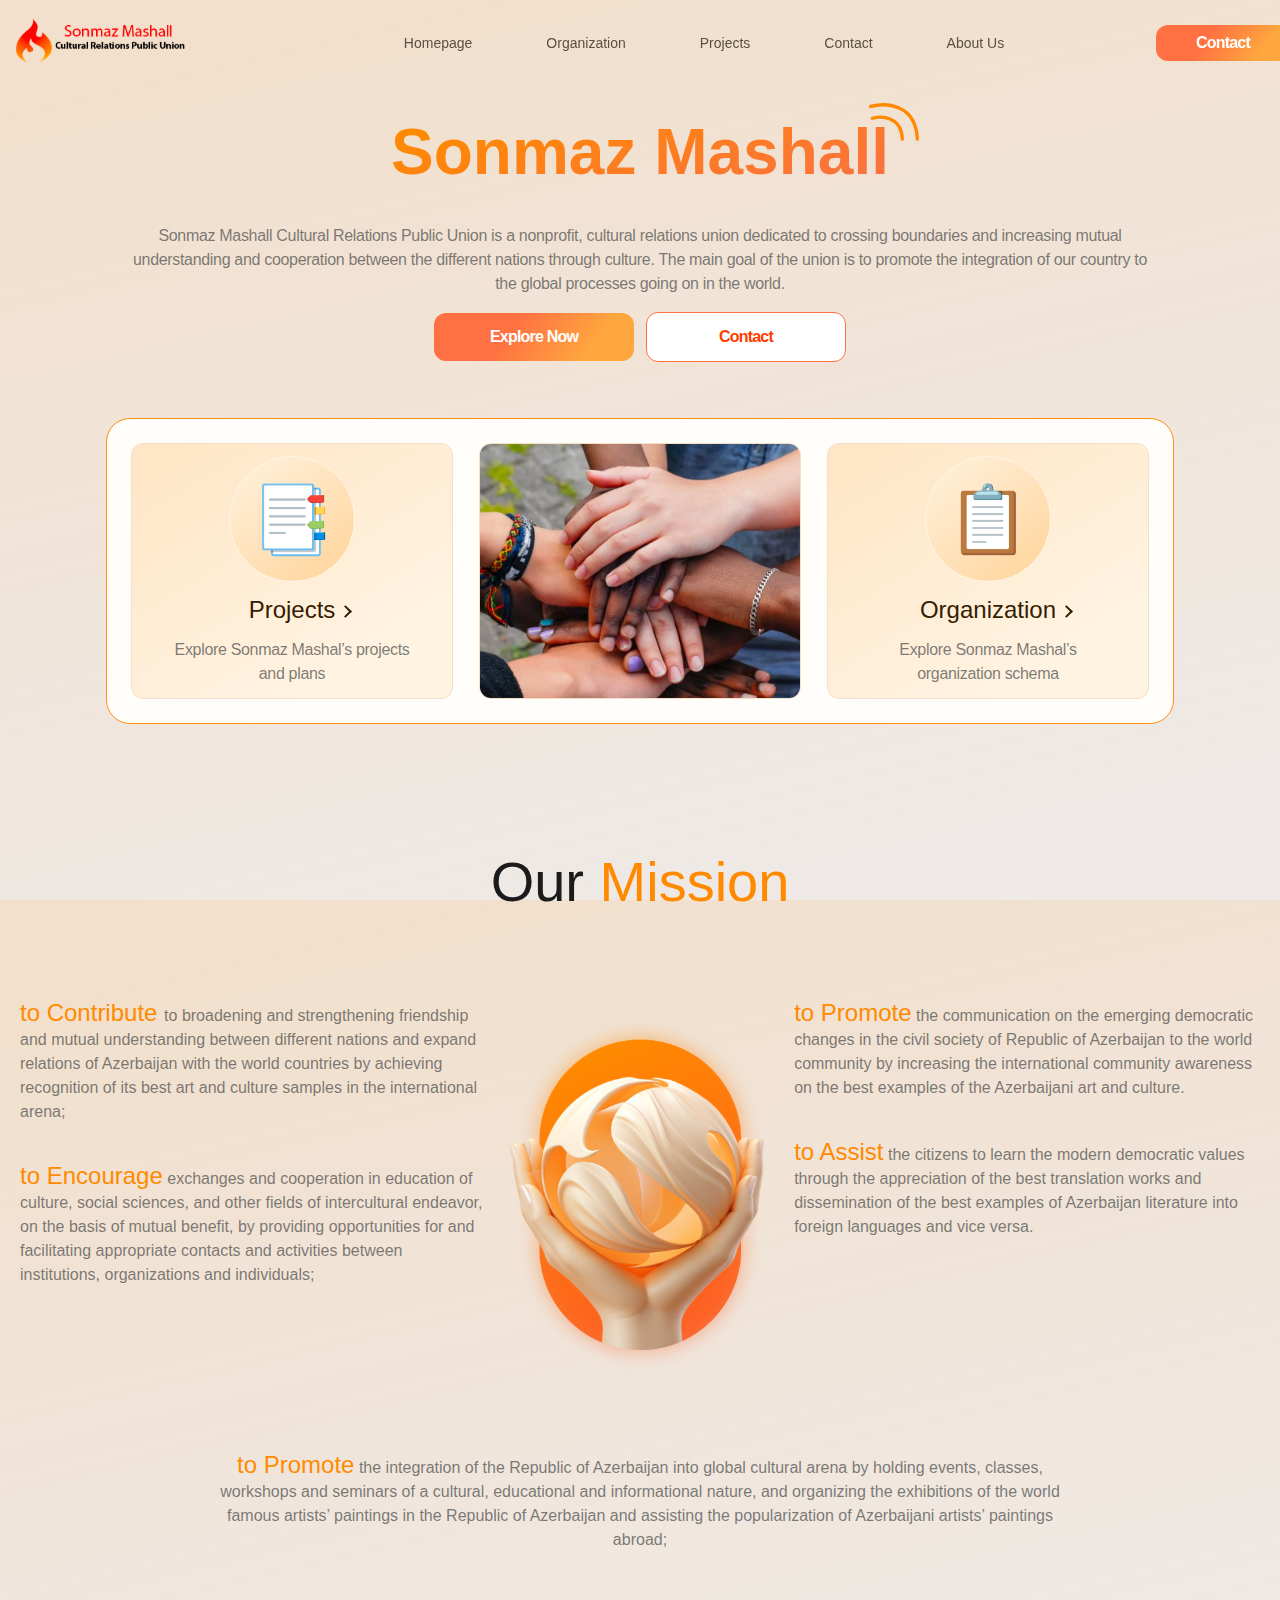
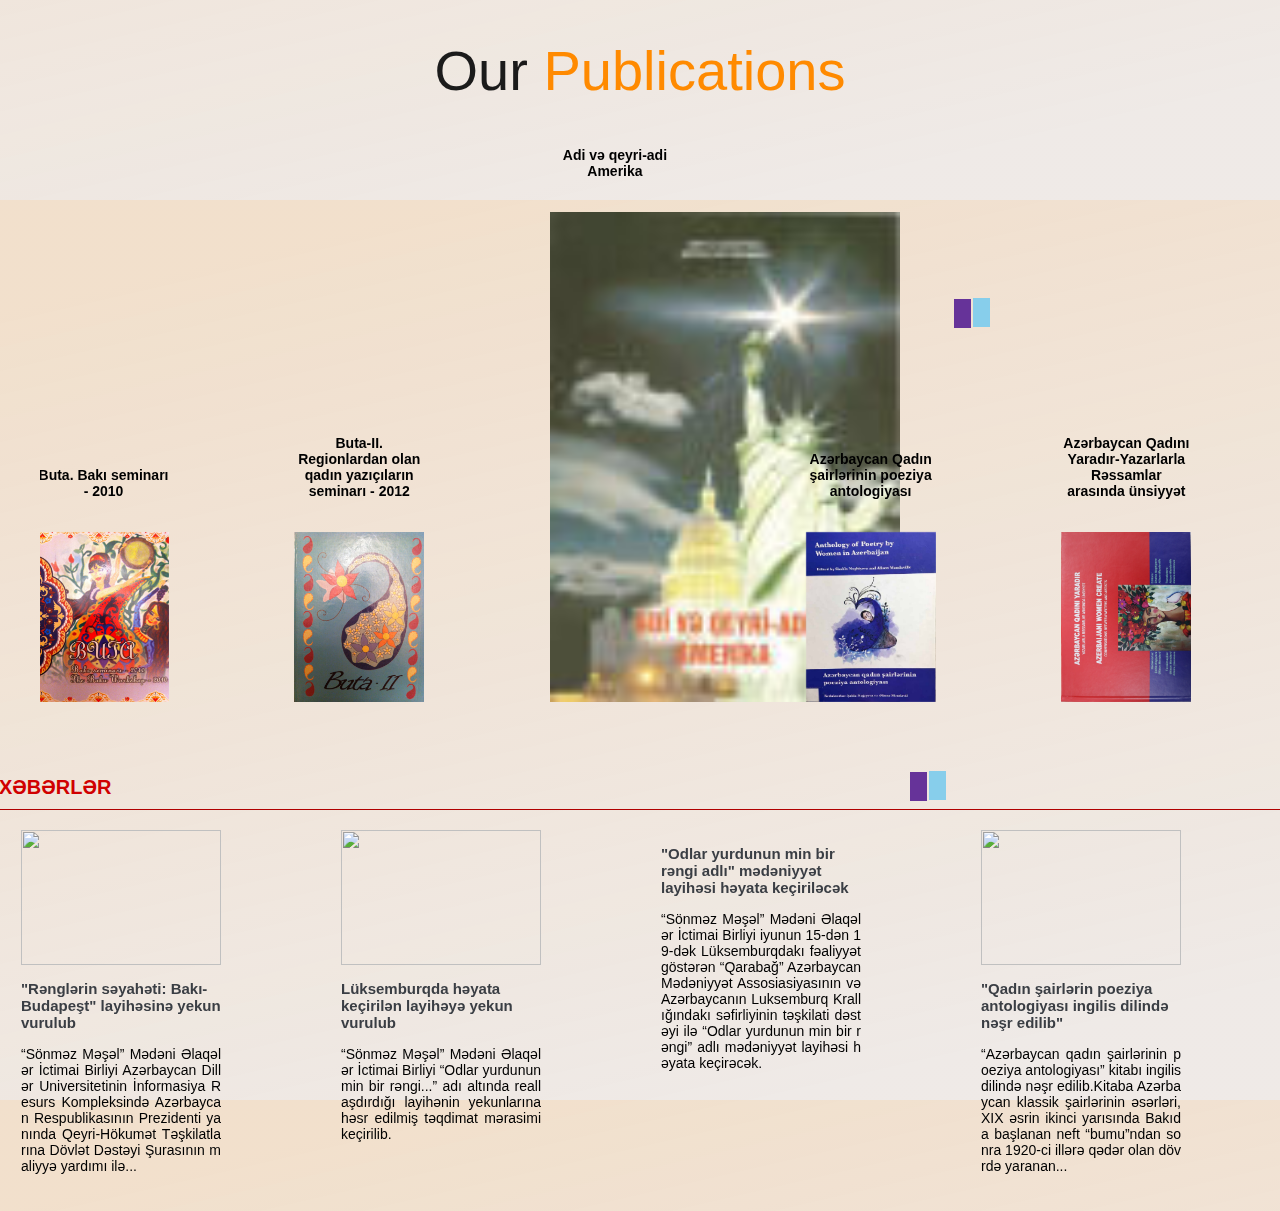
==== index.html @ 2e9e74e3 "Add files via upload" ====
<!DOCTYPE html>
<html lang="en">
  <head>
    <meta charset="UTF-8" />
    <meta http-equiv="X-UA-Compatible" content="IE=edge" />
    <meta name="viewport" content="width=device-width, initial-scale=1.0" />
    <title>Sonmaz Mashall</title>
    <link rel="stylesheet" href="/sass/oldStyle.css" />
    <link rel="stylesheet" href="/sass/style.css" />
  </head>
  <body>
    <header>
      <nav>
        <img src="./img/logo.svg" alt="" />
        <ul>
          <li><a href="#">Homepage</a></li>
          <li><a href="#Organization">Organization</a></li>
          <li><a href="#Projects">Projects</a></li>
          <li><a href="#Contact">Contact</a></li>
          <li><a href="#About">About Us</a></li>
        </ul>
        <button class="orangeBtn">Contact</button>
      </nav>
    </header>
    <main>
      <section id="banner">
        <div class="container">
          <h2>Sonmaz Mashall</h2>
          <p>
            Sonmaz Mashall Cultural Relations Public Union is a nonprofit,
            cultural relations union dedicated to crossing boundaries and
            increasing mutual understanding and cooperation between the
            different nations through culture. The main goal of the union is to
            promote the integration of our country to the global processes going
            on in the world.
          </p>
          <div class="buttons">
            <button class="explore-btn">Explore Now</button>
            <button class="contact-btn">Contact</button>
          </div>
          <div class="more-details">
            <a href="./projects.html" class="detail-item">
              <div class="icon">📑</div>
              <span>Projects</span>
              <p>Explore Sonmaz Mashal’s projects and plans</p>
            </a>
            <div class="detail-item">
              <img src="./img/bannerThumbnail.png" alt="" />
            </div>
            <a href="./projects.html" class="detail-item">
              <div class="icon">📋</div>
              <span>Organization</span>
              <p>Explore Sonmaz Mashal’s organization schema</p>
            </a>
          </div>
        </div>
      </section>
      <section id="mission">
        <div class="container">
          <h2><span>Our</span> Mission</h2>
          <div class="missions">
            <div class="row">
              <div class="col">
                <div class="mission-item">
                  <span>to Contribute </span>to broadening and strengthening
                  friendship and mutual understanding between different nations
                  and expand relations of Azerbaijan with the world countries by
                  achieving recognition of its best art and culture samples in
                  the international arena;
                </div>
                <div class="mission-item">
                  <span>to Encourage</span> exchanges and cooperation in
                  education of culture, social sciences, and other fields of
                  intercultural endeavor, on the basis of mutual benefit, by
                  providing opportunities for and facilitating appropriate
                  contacts and activities between institutions, organizations
                  and individuals;
                </div>
              </div>
              <div class="col center">
                <div class="mission-item">
                  <img src="./img/missionBg.png" alt="" />
                </div>
              </div>
              <div class="col">
                <div class="mission-item">
                  <span>to Promote</span> the communication on the emerging
                  democratic changes in the civil society of Republic of
                  Azerbaijan to the world community by increasing the
                  international community awareness on the best examples of the
                  Azerbaijani art and culture.
                </div>
                <div class="mission-item">
                  <span>to Assist</span> the citizens to learn the modern
                  democratic values through the appreciation of the best
                  translation works and dissemination of the best examples of
                  Azerbaijan literature into foreign languages and vice versa.
                </div>
              </div>
            </div>
            <div class="row">
              <div class="mission-item center">
                <span>to Promote</span> the integration of the Republic of
                Azerbaijan into global cultural arena by holding events,
                classes, workshops and seminars of a cultural, educational and
                informational nature, and organizing the exhibitions of the
                world famous artists’ paintings in the Republic of Azerbaijan
                and assisting the popularization of Azerbaijani artists’
                paintings abroad;
              </div>
            </div>
          </div>
        </div>
      </section>
      <section id="publications">
        <div class="container">
          <h2><span>Our</span> Publications</h2>
          <ul id="books-carousel">
            <li>
              <a href="http://sonmazmashal.com/fealiyyet/buta1.pdf">
                <h6>Buta. Bakı seminarı - 2010</h6>
                <img src="./img/books/1.jpg" alt="" />
              </a>
            </li>
            <li>
              <a href="http://sonmazmashal.com/fealiyyet/BUTA-II.pdf">
                <h6>
                  Buta-II. Regionlardan olan qadın yazıçıların seminarı - 2012
                </h6>
                <img src="./img/books/2.jpg" alt="" />
              </a>
            </li>
            <li>
              <a href="http://sonmazmashal.com/neshrlerimiz/AMERIKA.pdf">
                <h6>Adi və qeyri-adi Amerika</h6>
                <img src="./img/books/3.jpg" alt="" />
              </a>
            </li>
            <li>
              <a href="http://sonmazmashal.com/neshrlerimiz/antology.pdf">
                <h6>Azərbaycan Qadın şairlərinin poeziya antologiyası</h6>
                <img src="./img/books/2017.jpg" alt="" />
              </a>
            </li>
            <li>
              <a href="http://sonmazmashal.com/fealiyyet/Qadinlar.pdf">
                <h6>
                  Azərbaycan Qadını Yaradır-Yazarlarla Rəssamlar arasında
                  ünsiyyət
                </h6>
                <img src="./img/books/IMG_8554_cropped.jpg" alt="" />
              </a>
            </li>
          </ul>
        </div>
      </section>
      <section id="news">
        <div class="news">
          <h4>XƏBƏRLƏR</h4>

          <ul id="slide2">
            <li>
              <a href="/xeber1.php">
                <img
                  src="http://sonmazmashal.com/layiheler/Xeberler%20renglerin%20seyyaheti.files/image001.jpg"
                />
                <h3>
                  "Rənglərin səyahəti: Bakı-Budapeşt" layihəsinə yekun vurulub
                </h3>
                <p>
                  “Sönməz Məşəl” Mədəni Əlaqələr İctimai Birliyi Azərbaycan
                  Dillər Universitetinin İnformasiya Resurs Kompleksində
                  Azərbaycan Respublikasının Prezidenti yanında Qeyri-Hökumət
                  Təşkilatlarına Dövlət Dəstəyi Şurasının maliyyə yardımı ilə...
                </p>
              </a>
            </li>
            <li>
              <a href="/xeber2.php">
                <img
                  src="http://sonmazmashal.com/layiheler/odlar%20yurdunun%20minbir%20rengi.htm.files/4.jpg"
                />
                <h3>Lüksemburqda həyata keçirilən layihəyə yekun vurulub</h3>
                <p>
                  “Sönməz Məşəl” Mədəni Əlaqələr İctimai Birliyi “Odlar yurdunun
                  min bir rəngi...” adı altında reallaşdırdığı layihənin
                  yekunlarına həsr edilmiş təqdimat mərasimi keçirilib.
                </p>
              </a>
            </li>
            <li>
              <a href="/xeber3.php">
                <h3>
                  "Odlar yurdunun min bir rəngi adlı" mədəniyyət layihəsi həyata
                  keçiriləcək
                </h3>
                <p>
                  “Sönməz Məşəl” Mədəni Əlaqələr İctimai Birliyi iyunun 15-dən
                  19-dək Lüksemburqdakı fəaliyyət göstərən “Qarabağ” Azərbaycan
                  Mədəniyyət Assosiasiyasının və Azərbaycanın Luksemburq
                  Krallığındakı səfirliyinin təşkilati dəstəyi ilə “Odlar
                  yurdunun min bir rəngi” adlı mədəniyyət layihəsi həyata
                  keçirəcək.
                </p>
              </a>
            </li>
            <li>
              <a href="/xeber4.php">
                <img
                  src="http://sonmazmashal.com/layiheler/Metbuat%20uchun%20(2).files/image001.jpg"
                />
                <h3>
                  "Qadın şairlərin poeziya antologiyası ingilis dilində nəşr
                  edilib"
                </h3>
                <p>
                  “Azərbaycan qadın şairlərinin poeziya antologiyası” kitabı
                  ingilis dilində nəşr edilib.Kitaba Azərbaycan klassik
                  şairlərinin əsərləri, XIX əsrin ikinci yarısında Bakıda
                  başlanan neft “bumu”ndan sonra 1920-ci illərə qədər olan
                  dövrdə yaranan...
                </p>
              </a>
            </li>
            <li>
              <a href="/xeber5.php">
                <img
                  src="http://sonmazmashal.com/layiheler/qarabag%20rengleri.files/image002.gif"
                />
                <h3>"Qarabağ rəngləri Melburnda nümayiş olundu"</h3>
                <p>
                  “Sönməz Məşəl” Mədəni Əlaqələr İctimai Birliyi Azərbaycan
                  Respublikasının Prezidenti yanında Qeyri-Hökumət
                  Təşkilatlarına Dövlət Dəstəyi Şurasının maliyyə yardımı ilə
                  “Rənglər çələngi: Azərbaycanın Dağlıq Qarabağ rəngləri
                  Melburnda” adlı layihə həyata keçirir.
                </p>
              </a>
            </li>
            <li>
              <a href="/xeber6.php">
                <img
                  src="http://sonmazmashal.com/layiheler/press%20release-Italya.files/image001.jpg"
                />
                <h3>"Nizami dünyasının rəngləri” layihəsi başa çatıb</h3>
                <p>
                  “Sönməz Məşəl” Mədəni Əlqələr İctimai Birliyi Azərbaycan
                  Dillər Universitetinin Amerika Mərkəzində “Azərbaycan şairi
                  Nizami dünyasının rəngləri (Romada Azərbaycan və İtaliya qadın
                  rəssamlarının sərgisi)” layihəsinin başa çatması ilə əlaqədar
                  təqdimat mərasimi keçirib.
                </p>
              </a>
            </li>
            <li>
              <a href="xeber7.php">
                <img
                  src="http://sonmazmashal.com/layiheler/Xeber-az%20(1)ssss.files/image001.png"
                />
                <h3>Romada rəssamlarımızın sərgisinin rəsmi təqdimatı olub</h3>
                <p>
                  “Sönməz Məşəl” Mədəni Əlqələr İctimai Birliyi Azərbaycan
                  Respublikasının Prezidenti yanında Qeyri-Hökumət
                  Təşkilatlarına Dövlət Dəstəyi Şurasının, Azərbaycan
                  parlamentinin Azərbaycan-İtaliya dostluq qrupunun və
                  Azərbaycanın İtaliyadakı səfirliyinin dəstəyi ilə...
                </p>
              </a>
            </li>
            <li>
              <a href="/xeber8.php">
                <img
                  src="http://sonmazmashal.com/layiheler/Press%20Release%20az.files/image001.jpg"
                />
                <h3>
                  "Azərbaycan şairi Nizami dünyasının rəngləri" layihəsi həyata
                  keçirilir
                </h3>
                <p>
                  "Sönməz Məşəl" Mədəni Əlaqələr İctimai Birliyi "Azərbaycan
                  şairi Nizami dünyasının rəngləri" layihəsini İtaliyada həyata
                  keçirir.
                </p>
              </a>
            </li>
            <li>
              <a href="/xeber9.php">
                <h3>
                  “Rənglərin dialoqu: Azərbaycan-Almaniya“ layihəsinin
                  yekunlarına dair təqdimat keçirilib
                </h3>
                <p>
                  2012-ci il dekabrın 15-də “Sönməz Məşəl” Mədəni Əlaqələr
                  İctimai Birliyi Azərbaycan Dillər Universitetinin
                  İnformasiya-Resurs Kompleksində “Rənglərin dialoqu:
                  Azərbaycan-Almaniya“ layihəsinin yekunlarına həsr olunmuş
                  təqdimat mərasimi keçirib.
                </p>
              </a>
            </li>
            <li>
              <a href="/xeber10.php">
                <img
                  src="http://sonmazmashal.com/fealiyyet/111.files/image002.png"
                />
                <h3>
                  “Regionlardakı yaradıcı qadınlar...” layihəsinə yekun vurulub
                </h3>
                <p>
                  2012-ciil dekabrın 15-də “Sönməz Məşəl” Mədəni Əlaqələr
                  İctimai Birliyi Azərbaycan Dillər Universitetinin
                  İnformasiya-Resurs Kompleksində Açıq Cəmiyyət İnstitutu –
                  Yardım Fondunun maliyyə dəstəyi ilə...
                </p>
              </a>
            </li>
            <li>
              <a href="/xeber11.php">
                <img
                  src=" http://sonmazmashal.com/teskilat/teqdimat/DSC08139-small.JPG"
                />
                <h3>
                  “Dünyamızı birlikdə rəngləyək” layihəsinin təqdimatı keçirilib
                </h3>
                <p>
                  ADU Amerika Mərkəzində “Sönməz Məşəl” MƏİB həyata keçirdiyi
                  “Dünyamızı birlikdə rəngləyək: Azərbaycanın Qarabağ rəngləri”
                  layihəsinin yekunlarına həsr olunmuş təqdimat mərasimi
                  keçirilib.
                </p>
              </a>
            </li>
            <li>
              <a href="/xeber12.php">
                <img
                  src="http://sonmazmashal.com/teskilat/seminar/DSC01299-small.JPG"
                />
                <h3>“Sönməz Məşəl” qadın yazarlar üçün seminar keçirib</h3>
                <p>
                  İyunun 19-dan 22-dək ADU-nun İnformasiya-Resurs Kompleksinin
                  Amerika Mərkəzində “Sönməz Məşəl” MƏİB qadın yazarlar üçün
                  yaradıcı yazı üzrə seminarlar keçirib.
                </p>
              </a>
            </li>
            <li>
              <a href="/xeber12.php">
                <img
                  src="http://sonmazmashal.com/teskilat/sergi/DSC02622-small.JPG"
                />
                <h3>
                  ABŞ-da Azərbaycan və ABŞ rəssamlarının Qarabağ mövzusunda
                  əsərlərindən ibarət sərgi keçirilib
                </h3>
                <p>
                  ABŞ-ın Virciniya ştatının aparıcı ali təhsil ocaqlarından olan
                  Corc Meyson Universitetinin İncəsənət Məktəbində Azərbaycan və
                  Amerika rəssamlarının əsərlərindən ibarət...
                </p>
              </a>
            </li>
            <li>
              <a href="/xeber12.pgp">
                <img
                  src="http://sonmazmashal.com/teskilat/sergi/P6070828-small.JPG"
                />
                <h3>«Sönməz Məşəl» MƏİB Amerikada sərgi keçirəcək</h3>
                <p>
                  “Sönməz Məşəl” MƏİB AR Prezidenti yanında QHT-lərə Dövlət
                  Dəstəyi Şurasının, AR Diasporla İş üzrə Dövlət Komitəsinin və
                  ADU-nun maliyyə dəstəyi ilə “Dünyamızı birlikdə rəngləyək:
                  Azərbaycanın Dağlıq Qarabağ rəngləri” adlı layihəsini həyata
                  keçirir.
                </p>
              </a>
            </li>
            <li>
              <a href="/xeber16.php">
                <img src="http://sonmazmashal.com/images/hemin.jpg" />
                <h3>
                  «Sönməz Məşəl» “Qadınlar yaradır” adlı layihənin icrasına
                  başlanılıb
                </h3>
                <p>
                  “Sönməz Məşəl” “Sönməz Məşəl” Mədəni Əlaqələr İctimai Birliyi
                  UNESCO-nun maliyyə dəstəyi ilə “Qadınlar yaradır: Azərbaycanda
                  gender bərabərliyi və qadınların uğurlarına dair yaradıcı
                  söhbətlər” adlı layihənin icrasına başlayıb.
                </p>
              </a>
            </li>
            <li>
              <a href="/xeber17.php">
                <img src="http://sonmazmashal.com/images/m.jpg" />
                <h3>«Sönməz Məşəl» Yaradıcı qadınların seminarı yekunlaşdı</h3>
                <p>
                  “Sönməz Məşəl” Azərbaycanın qadın rəssam və yazarlarının
                  “Sevimli bala” MMC-nin 28 May küçəsində yerləşən “Talent
                  studio”sunda təşkil olunan dörd günlük seminarları başa çatıb.
                </p>
              </a>
            </li>
            <li>
              <a href="/xeber18.php">
                <img src="http://sonmazmashal.com/images/uea7.jpg" />
                <h3>«Sönməz Məşəl»Azərbaycanın rənglər dünyası Abu-Dabidə</h3>
                <p>
                  “Sönməz Məşəl”Oktyabrın 17-də Birləşmiş Ərəb Əmirliklərinin
                  paytaxtında “Azərbaycanın rənglər dünyası Abu-Dabidə” adlı
                  gənc qadın rəssamlarımızın əsərlərindən ibarət sərgi açılacaq.
                </p>
              </a>
            </li>
            <li>
              <a href="/xeber19.php">
                <img
                  src="http://sonmazmashal.com/teskilat/sergi/sulhlaylasi.jpg"
                />
                <h3>
                  «Sönməz Məşəl»Vaşinqtonda Xocalı soyqırımı qurbanlarına həsr
                  edilən “Sülh laylayı” musiqili əsərinin premyerası olub
                </h3>
                <p>
                  ABŞ Beynəlxalq Diplomatik Xidmət Əməkdaşları Assosiasiyası,
                  Vaşınqton Beynəlxalq Piano İncəsənət Şurası, Azərbaycan Dillər
                  Universiteti və “Sönməz Məşəl” Mədəni Əlaqələr İctimai
                  Birliyinin birgə təşkilatçılığı ilə Xocalı soyqırımı
                  qurbanlarının xatirəsinə həsr olunmuş “Sülh laylayı” adlı
                  musiqili əsərin premyerası keçirilib.
                </p>
              </a>
            </li>
            <li>
              <a href="/xeber20.php">
                <img src="http://sonmazmashal.com/images/33.jpg" />
                <h3>“Azərbaycan rənglərinin ahəngi” adlı sərginin təşkili</h3>
                <p>
                  “Sönməz Məşəl” Mədəni Əlaqələr İctimai Birliyi “Azərbaycan
                  rənglərinin ahəngi” adlı Azərbaycanın gənc qadın rəssamlarının
                  əsərlərindən ibarət sərginin təşkili etməyi planlaşdırır.
                </p>
              </a>
            </li>
            <li>
              <a href="/xeber21.php">
                <img src="http://sonmazmashal.com/images/11.jpg" />
                <h3>
                  “İmadəddin Nəsiminin 650 illiyinə həsr edilmiş “İki dünyanın
                  şairi” adlı ədəbi-bədii gecə təşkil etmişdir.
                </h3>
                <p>
                  “Sönməz Məşəl”Mədəni Əlaqələr İctimai Birliyi ADU-nun Xarici
                  Ölkələr Ədəbiyyatı kafedrası, Bakı Amerika Mərkəzi və ABŞ-dakı
                  Vaşinqton Piano İncəsənəti Şurasının əməkdaşlığı ilə birlikdə
                  İmadəddin Nəsiminin 650 illiyinə həsr edilmiş “İki dünyanın
                  şairi” adlı ədəbi-bədii gecə təşkil etmişdir.
                </p>
              </a>
            </li>
            <li>
              <a href="/xeber22.php">
                <img src="http://sonmazmashal.com/teskilat/sergi/koron.jpg" />
                <h3>
                  “Koronavirusla mübarizə mədəniyyəti: Kim, Harada, Necə?”
                  mövzusunda videokonfrans"
                </h3>
                <p>
                  Sönməz Məşəl Mədəni Əlaqələr İctimai Birliyinin təşkilatçılğı
                  ilə Azərbaycan Respublikasının Prezidenti yanında
                  Qeyri-Hökumət Təşkilatlarına Dövlət Dəstəyi Şurasının Real TV
                  ilə birgə keçirdiyi "Evdə qalaq, bilgi alaq!” kampaniyası
                  çərçivəsində “Koronavirusla mübarizə mədəniyyəti: Kim, Harada,
                  Necə?” mövzusunda videokonfrans keçirilib.
                </p>
              </a>
            </li>
            <li>
              <a href="/xeber23.php">
                <img src="http://sonmazmashal.com/images/shekil1.jpg" />
                <h3>“Dünyanı heyrətləndirən musiqi”</h3>
                <p>
                  “Sönməz Məşəl” Mədəni Əlaqələr İctimai Birliyi Azərbaycan
                  Respublikasının Prezidenti yanında Qeyri-Hökumət
                  Təşkilatlarına Dövlət Dəstəyi Şurasının və Azərbaycan
                  Respublikası Mədəniyyət Nazirliyinin birgə maliyyə dəstəyi ilə
                  “Dünyanı heyrətləndirən musiqi” adlı layihə həyata keçirib.
                </p>
              </a>
            </li>
            <li>
              <a href="/xeber24.php">
                <img src="http://sonmazmashal.com/images/photo12.jpg" />
                <h3>
                  “Şuşanın dağları başı dumanlı” filmi Varşavada nümayiş olunub”
                </h3>
                <p>
                  Polşanın paytaxtında Varşava Universitetinin Şərqşünaslıq
                  fakültəsi Azərbaycan, Türkiyə və Qazaxstanın Polşadakı
                  səfirlikləri, habelə Beynəlxalq Türk Mədəniyyəti və İrsi Fondu
                  ilə birlikdə “Polşa və türk dünyası” mövzusunda beynəlxalq
                  konfrans keçirib.
                </p>
              </a>
            </li>
          </ul>
        </div>
      </section>
      <!-- <section id="projects">
        <h2>Our Projects</h2>
        <div class="container">
          <div class="card">
            <h3>Literature Program For The Garadag School District</h3>
            <p>
              The project was implemented to provide school libraries and
              teachers of Garadag School District with educational and general
              reading materials written in the English language.
            </p>
            <div class="show-more">
              <a href="layiheler/edebiyyat_programi.php">See Details ></a>
            </div>
          </div>
          <div class="card">
            <h3>
              The Project on Creation of a Textual Database for the Development
              and Codification of the Azerbaijani Language
            </h3>
            <p>
              Based on a needs assessment survey conducted among the teachers of
              the district by “Sonmaz Mashal Cultural Relations Center” it had
              been determined that within the district
            </p>
            <div class="show-more">
              <a href="layiheler/edebiyyat_programinin_genis.php"
                >See Details ></a
              >
            </div>
          </div>
          <div class="card">
            <h3>Women, Literature and Society</h3>
            <p>
              Azerbaijan has a rich tradition of regional socially and
              politically relevant literature, including much by women. Since
              independence, economic, political and social reorganization has
              led to a challenging literary arts environment, particularly for
              women.
            </p>
            <div class="show-more">
              <a href="layiheler/qadin_edeb_cemiyyet.php">See Details ></a>
            </div>
          </div>
          <div class="card">
            <h3>“Nakorno-Karabakh Colours of Azerbaijan in Melbourne”</h3>
            <p>
              The aim of the project is to have an initial step in propagating
              Azerbaijan in the distant Australia, presenting our contribution
              in exposing Nakorno-Karabakh truth through displaying the
              paintings by the young Azerbaijani female artists on Karabakh
              topic and rich Azerbaijani culture in this country.
            </p>
            <div class="show-more">
              <a href="layiheler/reng_celeng.php">See Details ></a>
            </div>
          </div>
          <button class="orangeBtn">Show More</button>
        </div>
      </section> -->
    </main>
    <footer></footer>
    <script src="./js/jquery.js"></script>
    <script src="./js/jquery.slides.min.js"></script>
    <script src="./js/jquery.fancybox.pack.js"></script>
    <script src="./js/owl.carousel.min.js"></script>
    <script src="./js/main.js"></script>
  </body>
</html>
---- sass/oldStyle.css ----
/*! Copyright INTRO LLC, 2016 */

html {
    font-family: Calibri;
    -ms-text-size-adjust: 100%;
    -webkit-text-size-adjust: 100%;
}

body {
    margin: 0;
}

article,
aside,
details,
figcaption,
figure,
footer,
header,
main,
menu,
nav,
section,
summary {
    display: block;
}

audio,
canvas,
progress,
video {
    display: inline-block;
}

audio:not([controls]) {
    display: none;
    height: 0;
}

progress {
    vertical-align: baseline;
}

template,
[hidden] {
    display: none;
}

a {
    background-color: transparent;
    -webkit-text-decoration-skip: objects;
}

a:active,
a:hover {
    outline-width: 0;
}

abbr[title] {
    border-bottom: none;
    text-decoration: underline;
    text-decoration: underline dotted;
}

b,
strong {
    font-weight: inherit;
}

b,
strong {
    font-weight: bolder;
}

dfn {
    font-style: italic
}

h1 {
    font-size: 2em;
    margin: .67em 0;
}

mark {
    background-color: #ff0;
    color: #000;
}

small {
    font-size: 80%;
}

sub,
sup {
    font-size: 75%;
    line-height: 0;
    position: relative;
    vertical-align: baseline;
}

sub {
    bottom: -0.25em;
}

sup {
    top: -0.5em;
}

img {
    border-style: none;
}

svg:not(:root) {
    overflow: hidden;
}

code,
kbd,
pre,
samp {
    font-family: monospace, monospace;
    font-size: 1em;
}

figure {
    margin: 1em 40px;
}

hr {
    box-sizing: content-box;
    height: 0;
    overflow: visible;
}

button,
input,
select,
textarea {
    font: inherit;
    margin: 0;
    resize: none;
}

optgroup {
    font-weight: bold;
}

button,
input {
    overflow: visible;
}

button,
select {
    text-transform: none;
}

button,
html [type="button"],
[type="reset"],
[type="submit"] {
    -webkit-appearance: button;
}

button::-moz-focus-inner,
[type="button"]::-moz-focus-inner,
[type="reset"]::-moz-focus-inner,
[type="submit"]::-moz-focus-inner {
    border-style: none;
    padding: 0;
}

button:-moz-focusring,
[type="button"]:-moz-focusring,
[type="reset"]:-moz-focusring,
[type="submit"]:-moz-focusring {
    outline: 1px dotted ButtonText;
}

fieldset {
    border: 1px solid #c0c0c0;
    margin: 0 2px;
    padding: .35em .625em .75em;
}

legend {
    box-sizing: border-box;
    color: inherit;
    display: table;
    max-width: 100%;
    padding: 0;
    white-space: normal;
}

textarea {
    overflow: auto;
}

[type="checkbox"],
[type="radio"] {
    box-sizing: border-box;
    padding: 0;
}

[type="number"]::-webkit-inner-spin-button,
[type="number"]::-webkit-outer-spin-button {
    height: auto;
}

[type="search"] {
    -webkit-appearance: textfield;
    outline-offset: -2px;
}

[type="search"]::-webkit-search-cancel-button,
[type="search"]::-webkit-search-decoration {
    -webkit-appearance: none;
}

::-webkit-input-placeholder {
    color: inherit;
    opacity: .54;
}

::-webkit-file-upload-button {
    -webkit-appearance: button;
    font: inherit;
}

html,
body {
    width: 100%;
    height: 100%;
}

body {
    background-color: #eeedef;
    cursor: default;
    -webkit-transition: all .3s;
    -moz-transition: all .3s;
    -ms-transition: all .3s;
    -o-transition: all .3s;
}

.clearfix:before,
.clearfix:after {
    content: ' ';
    display: table;
}

.clearfix:after {
    clear: both;
}

a {
    text-decoration: none;
    cursor: pointer;
    color: inherit;
}

.container {
    max-width: 1060px;
    margin: 0 auto;
    *zoom: 1;
}

.container:before {
    content: ' ';
    display: table;
}

.container:after {
    content: ' ';
    display: table;
    clear: both;
}

.header {
  padding: 33px 0 0 0;
}

.logo {
    background: url('../images/logo.png');
    width: 300px;
    height: 77px;
    margin: 0 auto;
    display: block;
}

.topNavbar {
    background: linear-gradient(135deg, rgba(229,145,0,1) 0%, rgba(202,0,0,1) 100%);
    height: 50px;
    border-top-left-radius: 5px;
    border-top-right-radius: 5px;
}

.topNavbar ul {
    position: relative;
    right: 33px;
    display: block;
}

.topNavbar li {
    list-style-type: none;
    display: inline-block;
}

.topNavbar li a {
    position: relative;
    top: 11px;
    padding: 13px 3px 4px 5px;
    color: #fff;
    text-shadow: 0px 1px 1px rgba(0, 0, 0, 1);
    transition: all 250ms ease;
    font-size: 14px;
    text-transform: uppercase;
    cursor: pointer;
}

.topNavbar li a:hover {
    background: #FFF;
    color: #ba0000;
    border-bottom-left-radius: 5px;
    border-bottom-right-radius: 5px;
    text-shadow: none;
}

/* Slide */

#slide {
    position: relative;
    top: 6px;
    float: left;
    width: 960px;
}

#slide img {
    width: 960px;
    height: 257px;
}

#slide2 {
    margin: 20px 0 0 -23px;
}

.slideCaption {
    background: rgba(255, 255, 255, 0.7);
    width: 389px;
    height: 171px;
    position: absolute;
    top: 66px;
    left: 33px;
    padding: 0 0 0 20px;
    word-break: break-all;
    text-align: justify;
    overflow: hidden;
    color: #363a40;
    text-overflow: ellipsis; 
}

.slideCaption p {
    width: 370px;
    font-size: 16px;
}

.slideBack {
    background: #eeedef;
    height: 263px;
    position: relative;
    z-index: 99;
}

.slide-shadow {
    top: -164px;
    width: 880px;
    height: 143px;
    border-radius: 10%;
    position: relative;
    margin: 0 auto;
    box-shadow: 0 0 15px 30px rgba(0, 0, 0, 0.5);
    z-index: 3;
}

.slideBack-nav {
    background: -webkit-linear-gradient(#3a3e44, #2d3036);
    width: 35px;
    height: 135px;
    margin-top: -270px;
    float: right;
    position: relative;
    z-index: 99;
    border-top-left-radius: 5px;
    border-bottom-left-radius: 5px;
}

.slidesjs-previous i{
    background: url(../images/slide-up.png);
    width: 16px;
    height: 16px;
    float: right;
    position: relative;
    bottom: 190px;
    right: 9px;
    z-index: 100;
}

.slidesjs-next i {
    background: url(../images/slide-down.png);
    width: 16px;
    height: 16px;
    float: right;
    position: relative;
    bottom: 98px;
    left: 7.4px;
    z-index: 100;
}

.slidesjs-pagination {
    margin: 6px 0 0;
    float: right;
    list-style: none;
}

.slidesjs-pagination li {
    position: relative;
    bottom: 171px;
    left: 22.3px;
    margin: 0 1px;
    padding: 0 0 22px 0;
    z-index: 100;
}

.slidesjs-pagination li a {
    display: block;
    width: 13px;
    height: 0;
    padding-top: 13px;
    background-image: url(../images/pagination.png);
    background-position: 0 0;
    float: left;
    overflow: hidden;
}

.slidesjs-pagination li a.active,
.slidesjs-pagination li a:hover.active {
    background-position: 0 -13px
}

.slidesjs-pagination li a:hover {
    background-position: 0 -26px
}

.slidesjs-previous2 i{
    background: url(../images/slider-btn-left.png);
    width: 20px;
    height: 25px;
    float: right;
    position: relative;
    bottom: 250px;
    right: 13px;
    z-index: 100;
}

.slidesjs-next2 i {
    background: url(../images/slider-btn-right.png);
    width: 20px;
    height: 25px;
    float: right;
    position: relative;
    bottom: 251px;
    left: 26px;
    z-index: 100;
}

/* Owl Carousel */
.owl-carousel .animated {
  -webkit-animation-duration: 1000ms;
  animation-duration: 1000ms;
  -webkit-animation-fill-mode: both;
  animation-fill-mode: both;
}
.owl-carousel .owl-animated-in {
  z-index: 0;
}
.owl-carousel .owl-animated-out {
  z-index: 1;
}
.owl-carousel .fadeOut {
  -webkit-animation-name: fadeOut;
  animation-name: fadeOut;
}

@-webkit-keyframes fadeOut {
  0% {
    opacity: 1;
  }

  100% {
    opacity: 0;
  }
}
@keyframes fadeOut {
  0% {
    opacity: 1;
  }

  100% {
    opacity: 0;
  }
}

.owl-height {
  -webkit-transition: height 500ms ease-in-out;
  -moz-transition: height 500ms ease-in-out;
  -ms-transition: height 500ms ease-in-out;
  -o-transition: height 500ms ease-in-out;
  transition: height 500ms ease-in-out;
}

.owl-carousel {
  display: none;
  width: 100%;
  -webkit-tap-highlight-color: transparent;
  position: relative;
  z-index: 1;
}
.owl-carousel .owl-stage {
  position: relative;
  -ms-touch-action: pan-Y;
}
.owl-carousel .owl-stage:after {
  content: ".";
  display: block;
  clear: both;
  visibility: hidden;
  line-height: 0;
  height: 0;
}
.owl-carousel .owl-stage-outer {
  position: relative;
  overflow: hidden;
  /* fix for flashing background */
  -webkit-transform: translate3d(0px, 0px, 0px);
}
.owl-carousel .owl-controls .owl-nav .owl-prev,
.owl-carousel .owl-controls .owl-nav .owl-next,
.owl-carousel .owl-controls .owl-dot {
  cursor: pointer;
  cursor: hand;
  -webkit-user-select: none;
  -khtml-user-select: none;
  -moz-user-select: none;
  -ms-user-select: none;
  user-select: none;
}
.owl-carousel.owl-loaded {
  display: block;
}
.owl-carousel.owl-loading {
  opacity: 0;
  display: block;
}
.owl-carousel.owl-hidden {
  opacity: 0;
}
.owl-carousel .owl-refresh .owl-item {
  display: none;
}
.owl-carousel .owl-item {
  position: relative;
  min-height: 1px;
  float: left;
  -webkit-backface-visibility: hidden;
  -webkit-tap-highlight-color: transparent;
  -webkit-touch-callout: none;
  -webkit-user-select: none;
  -moz-user-select: none;
  -ms-user-select: none;
  user-select: none;
}
.owl-carousel .owl-item img {
  display: block;
  width: 100%;
  -webkit-transform-style: preserve-3d;
}
.owl-carousel.owl-text-select-on .owl-item {
  -webkit-user-select: auto;
  -moz-user-select: auto;
  -ms-user-select: auto;
  user-select: auto;
}
.owl-carousel .owl-grab {
  cursor: move;
  cursor: -webkit-grab;
  cursor: -o-grab;
  cursor: -ms-grab;
  cursor: grab;
}
.owl-carousel.owl-rtl {
  direction: rtl;
}
.owl-carousel.owl-rtl .owl-item {
  float: right;
}

/* No Js */
.no-js .owl-carousel {
  display: block;
}

/* 
 *  Owl Carousel - Lazy Load Plugin
 */
.owl-carousel .owl-item .owl-lazy {
  opacity: 0;
  -webkit-transition: opacity 400ms ease;
  -moz-transition: opacity 400ms ease;
  -ms-transition: opacity 400ms ease;
  -o-transition: opacity 400ms ease;
  transition: opacity 400ms ease;
}
.owl-carousel .owl-item img {
  transform-style: preserve-3d;
}

/* StaticCenter */

.staticCenter {
    position: relative;
    bottom: 80px;
    color: #fff;
}

.staticCenter ul {
    position: relative;
    right: 4px;
}

.staticCenter li {
    float: left;
    list-style-type: none;
    background: -webkit-linear-gradient(#2d8eec, #0e5396);
    padding: 10px;
    margin: 8px;
    width: 258px;
    height: 213px;
    border: 1px solid #365e8e;
    overflow: hidden;
    transition: background 550ms ease;
}

.staticCenter li:hover {
    background: #0e5396;
}

.staticCenter img {
    display: block;
    margin-left: auto;
    margin-right: auto;
    margin-top: 15px;
}

.staticCenter h3 {
    font-weight: 600;
    font-size: 17px;
    text-align: center;
}

.staticCenter p {
    font-size: 14px;
    word-break: break-all;
    text-align: justify;
}

/* News */

.news h4 {
    color: #d00000;
    font-weight: 600;
    font-size: 20px;
    padding: 0 0 10px 0;
    margin: 22px 0 0 -1px;
    border-bottom: 1px solid #b00000;
}

.news h3 {
    color: #3a3e44;
    font-size: 15px;
}

.news p {
    word-break: break-all;
    text-align: justify;
    font-size: 14px;
}

.news ul {
    position: relative;
    right: 21px;
}

.news li {
    list-style-type: none; 
    float: left;
    width: 200px;
    height: 305px;
    margin: 0 0 0 25px;
    padding: 0 0 40px 0;
    overflow: hidden;
}

.news li:last-child{
    borde-bottom: 1px solid #aaa;
}

.news li img {
    -webkit-transition: all .2s;
    -moz-transition: all .2s;
    -ms-transition: all .2s;
    -o-transition: all .2s;
}

.news li img:hover {
    -webkit-transform: scale(1.1);
    -moz-transform: scale(1.1);
    -ms-transform: scale(1.1);
    -o-transform: scale(1.1);
}

.news img {
    width: 197px; 
    height: 135px;
}

.news-pagination {
    background: #3a3e44;
    width: 255px;
    height: 20px;
    color: #fff;
    border-radius: 5px;
    display: block;
    margin-right: auto;
    margin-left: auto;
    overflow: hidden;
    border: 2px solid #383a3c;
}

.news-pagination ul {
    margin-left: -40px;
    margin-top: -1px;
    font-size: 17px;
}

.news-pagination li{
    display: inline-block;
    float: left;
}

.news-pagination li a {
    padding: 0 8px 0 8px;
    margin: 0 0 0 0;
    color: #aaaaaa;
    transition: all 250ms ease;
    text-shadow: 0px 1px 1px rgba(0, 0, 0, 1);
}

.news-pagination li a:hover {
    background: -webkit-linear-gradient(#2184e6, #1a5fa4);
    background: -o-linear-gradient(#2184e6, #1a5fa4);
    background: linear-gradient(#2184e6, #1a5fa4);
    color: #fff;
}

.news-pagination li.selected a{
    background: -webkit-linear-gradient(#2184e6, #1a5fa4);
    background: -o-linear-gradient(#2184e6, #1a5fa4);
    background: linear-gradient(#2184e6, #1a5fa4);
    color: #fff;
}

/* Books */

.books {
	margin-bottom: 43px;
}

.books h3 {
	color: #CA8A00;
	font-size: 26px;
	padding-bottom: 4px;
	border-bottom: 1px solid #CA8A00;
}

.books ul,li {
	padding: 0;
	margin: 0;
}

.books li {
	display: inline-block;
	margin-right: 44px;
	width: 130px;
	height: 230px;

	overflow: hidden;
}

.books img {
	width: 130px;
	height: 170px;
}

.books h6 {
	font-size: 14px;
	margin-top: -2px;
	text-align: center;
}

/* Mission */

.mission {
	margin-bottom: 43px;
}

.mission h3 {
	color: #CA8A00;
	font-size: 26px;
	border-bottom: 1px solid #CA8A00;
	width: 300px;
}

.mission2 h3 {
	color: #CA8A00;
	font-size: 26px;
	padding-bottom: 4px;
	border-bottom: 1px solid #CA8A00;
}

.mission p {
	color: #5c5c5c;
}

.mission ul,li {
	list-style: none;
	padding: 0;
}

.mission li {
	padding: 5px;
	color: #454545;
}

.mission li::before {
	content: '●';
	color: #b37200;
}

.mission2 li {
	padding: 5px;
	color: #454545;
}

.mission2 li::before {
	content: '●';
	color: #b37200;
}

.more_detail {
	font-size: 10px;
	color: #ba8c00;
}

.owl-sld-arrow-left {
    background: rebeccapurple;
    width: 17px;
    height: 31px;
    padding: 12px 5px 0 12px;
    position: relative;
    top: -391px;
    left: 914px;
}

.owl-sld-arrow-right {
    background: skyblue;
    width: 17px;
    height: 31px;
    padding: 12px 5px 0 12px;
    position: relative;
    top: -410px;
    left: 933px;
}

.owl-sld-arrow-left2 {
    background: url('../images/slider-btn-left.png');
    width: 17px;
    height: 31px;
    float: left;
    margin: -1px 0 6px 3px;
}

.owl-sld-arrow-right2 {
    background: url('../images/slider-btn-right.png');
    width: 17px;
    height: 31px;
    float: left;
    margin: -2px 0 6px 5px;
}

.owl-sld-arrow-left3 {
    background: url('../images/slider-btn-left.png');
    width: 17px;
    height: 31px;
    float: left;
    margin: 11px 0 0 3px;
        position: relative;
    top: 8px;
}

.owl-sld-arrow-right3 {
    background: url('../images/slider-btn-right.png');
    width: 17px;
    height: 31px;
    float: left;
    margin: 11px 0 0 3px;
    position: relative;
    top: 7px;
}

.pasiyent-content {
    width: 441px;
}

.col-two {
    position: relative;
    top: 20px;
}

.pasiyentComment {
    float: left;
    width: 441px;
    height: 330px;
}

.pasiyentComment h3 {
    color: #365e8e;
    font-weight: 600;
    font-size: 20px;
    padding: 0 0 10px 0;
    border-bottom: 1px solid #b7babc;
}

.pasiyent-content img {
    width: 80px;
    height: 80px;
    border: 5px solid #3ca5e1;
    margin: 0 0 0 22px;
}

.pasiyent-content h4 {
    float: right;
    position: relative;
    right: 55px;
    bottom: 7px;
    color: #282828;
    width: 250px;
}

.pasiyent-content span {
    float: right;
    position: relative;
    top: 35px;
    left: 45px;
    font-size: 14px;
    color: #38a3e0;
    width: 100px;
}

#p-comment {
    background: #3ca5e1;
    font-size: 15px;
    padding: 22px;
    height: 100px;
    word-break: break-all;
    text-align: justify;
    margin: 22px 0 0 0;
    color: #f5f5f5;
}

.comment-arrow {
  padding: 5px 10px;
  border-radius: 3px;
  display: inline-block;
  position: relative;
  margin-bottom: 30px
}

.comment-arrow:before {
  content: '';
  width: 0;
  height: 0;
  position: absolute;
  border: 8px solid transparent
}

.comment-arrow.box:before {
  border-bottom-color: #3ca5e1;
  top: 50px;
  right: 60px;
}

.facebook {
    float: left;
    width: 463px;
    margin: 0 0 0 56px;
}

.facebook h3 {
    color: #365e8e;
    font-weight: 600;
    font-size: 20px;
    padding: 0 0 10px 0;
    border-bottom: 1px solid #b7babc;
}

.facebook-content {
    /*background: #fff;*/
}

.contact h4 {
    color: #365e8e;
    font-weight: 600;
    font-size: 20px;
    padding: 0 0 10px 0;
    margin: 22px 0 0 -1px;
    border-bottom: 1px solid #b7babc;
}

.contactDesc {
    float: left;
    width: 429px;
    color: #294855;
    word-break: break-all;
    text-align: justify;
    font-size: 14px;
    margin: 0 0 0 22px;
    padding: 33px 0 0 0;
}

.contactDesc > .contactList ul {
    position: relative;
    font-size: 15px;
    right: 10px;
    padding: 10px 0 0 10px;
}

.contactDesc > .contactList li {
    list-style-type: none;
    padding: 12px 0 0 0; 
}

.contactDesc > .contactList li span img {
   position: relative;
   top: 4px;
}

.contactForm {
    float: right;
    width: 500px;
    margin: 0 0 35px 0;
}

.contactForm input {
    border: 2px solid #d0d0d0;
    background: #e9e9e9;
    width: 168px;
    padding: 8px;
    margin: 30px 10px -12px 0;
    border-radius: 5px;
    outline: none;
    position: relative;
    left: 77px;
    font-size: 13px;
    color: #294855;
}

.contactForm input:nth-child(3){
    width: 370px;
} 

.contactForm textarea {
    border: 2px solid #d0d0d0;
    background: #e9e9e9;
    padding: 8px;
    margin: 30px 10px -12px 0;
    border-radius: 5px;
    outline: none;
    position: relative;
    left: 77px;
    font-size: 13px;
    color: #294855;
    width: 370px;
}

.contactForm button {
    position: relative;
    float: right;
    top: 30px;
    right: 33px;
    width: 150px;
    background: -webkit-linear-gradient(#2184e6, #1a5fa4);
    background: -o-linear-gradient(#2184e6, #1a5fa4);
    background: linear-gradient(#2184e6, #1a5fa4);
    border: 1px solid #325b88;
    padding: 10px;
    color: #fff;
    font-size: 15px;
    border-radius: 7px;
    cursor: pointer;
    text-shadow: 0px 1px 1px rgba(0, 0, 0, 1);
    transition: all 250ms ease;
    outline: none;
}

.contactForm button:hover {
    background: #1a6dbc;
}


.about h4 {
    color: #365e8e;
    font-weight: 600;
    font-size: 20px;
    padding: 0 0 10px 0;
    margin: 22px 0 0 -1px;
    border-bottom: 1px solid #b7babc;
}

#aboutTitle {
    margin: 34px 0 0 55px;
}

#aboutTitle h3 {
    color: #6e6e6e;
    font-size: 24px;
}

#aboutTitle span {
    color: #6e6e6e;
    font-size: 17px;
    position: relative;
    left: 8px;
    bottom: 15px;
}

#aboutDesc {
    float: left;
    word-break: break-all;
    text-align: justify;
    font-size: 15px;
    color: #6e6e6e;
}

#aboutDesc:first-letter {
    padding: 0 0 0 33px;
    font-size: 20px;
}

#aboutDesc img {
    position: relative;
    bottom: px;
    margin: -75px 0 14px 20px;
    border-radius: 10px;
    border: 1px solid #d0d0d0;
    width: 388px;
    height: 269px;
}

.ask h4 {
    color: #365e8e;
    font-weight: 600;
    font-size: 20px;
    padding: 0 0 10px 0;
    margin: 22px 0 0 -1px;
    border-bottom: 1px solid #b7babc;
}

#askHead h3 {
    float: left;
    color: #1f589c;
    font-size: 19px;
    font-weight: 300;
    margin: 20px 0 0 25px;
}  

#askHead a {
    float: right;
    position: relative;
    bottom: 45px;
    right: 40px;
    background: -webkit-linear-gradient(#2184e6, #1a5fa4);
    background: -o-linear-gradient(#2184e6, #1a5fa4);
    background: linear-gradient(#2184e6, #1a5fa4);
    height: 35px;
    width: 140px;
    text-align: center;
    line-height: 33px;
    text-shadow: 0px 1px 1px rgba(0, 0, 0, 1);
    color: #fff;
    border: 1px solid #19508d;
    border-radius: 7px;
    transition: all 250ms ease;
}

#askHead a:hover {
    background: #2f76bc;
}

#answerHead h3 {
    float: right;
    color: #1f589c;
    margin: 19px 270px 0 0;
    font-size: 19px;
    font-weight: 300;
}     

.askContent li {
   float: left;
   list-style-type: none;
   background: #dcdcdc; 
   position: relative;
   left: -35px;
   right: 60px;
   width: 438px;
   height: 265px;
   margin: 0 0 44px 20px;
   border-bottom: 1px solid #b4b4b4;
   border-radius: 5px;
   overflow: hidden;
}

.askContent li:nth-child(2) {
    background: #cecece;
}

.askContent h2 {
    color: #6e6e6e;
    font-size: 14px;
    padding: 5px 0 0 15px;
}

.askContent span {
    color: #6e6e6e;
    font-size: 14px;
    position: relative;
    left: 15px;
    bottom: 7px;
}

.askContent p {
    padding: 5px 15px 15px 15px;
    font-size: 14px;
    color: #6e6e6e;
}

.askContent p:nth-child(2) {
    padding: 25px 15px 15px 15px;
}

.askSend {
    float: left;
    width: 550px;
    margin: 15px 0 35px -55px;
}

.askSend input {
    border: 2px solid #d0d0d0;
    background: #e9e9e9;
    padding: 15px;
    margin: 30px 10px -12px 0;
    border-radius: 5px;
    outline: none;
    position: relative;
    left: 77px;
    font-size: 14px;
    color: #294855;
    width: 226px;
}

.askSend input:nth-child(1){
    width: 500px;
} 

.askSend textarea {
    border: 2px solid #d0d0d0;
    background: #e9e9e9;
    padding: 8px;
    margin: 30px 10px -12px 0;
    border-radius: 5px;
    outline: none;
    position: relative;
    left: 77px;
    font-size: 13px;
    color: #294855;
    width: 515px;
    height: 290px;
}

.askSend button {
    position: relative;
    float: right;
    top: -25px;
    left: 430px;
    width: 150px;
    background: -webkit-linear-gradient(#2184e6, #1a5fa4);
    background: -o-linear-gradient(#2184e6, #1a5fa4);
    background: linear-gradient(#2184e6, #1a5fa4);
    border: 1px solid #325b88;
    padding: 10px;
    color: #fff;
    font-size: 15px;
    border-radius: 7px;
    cursor: pointer;
    text-shadow: 0px 1px 1px rgba(0, 0, 0, 1);
    transition: all 250ms ease;
    outline: none;
}

.askSend button:hover {
    background: #1a6dbc;
}

.askBlock {
    float: right;
    background: #2a7dcc;
    width: 361px;
    height: 358px;
    margin: 45px 22px 0 0;
    color: #fff;
    border-radius: 10px;
}

.askBlock h2 {
   font-weight: 400;
   line-height: 200px;
   text-align: center;
}

.askBlock p {
    text-align: center;
    font-size: 13px;
    width: 300px;
    position: relative;
    bottom: 66px;
    left: 35px;
}

.footer {
    background: linear-gradient(135deg, rgba(229,145,0,1) 0%, rgba(202,0,0,1) 100%);
    height: 119px;
    margin: 70px 0 0 0;
    border-top: 9px solid #ba0303; 
    color: #fff;
}

.footer li {
    text-decoration: none;
    display: inline-block;
}

.footer li a {
    position: relative;
    top: 11px;
    right: 22px;
    padding: 9px 4px 7px 4px;
    color: #fff;
    text-shadow: 0px 1px 1px rgba(0, 0, 0, 1);
    transition: all 250ms ease;
    font-size: 14px;
    text-transform: uppercase;
}

.footer li a:hover {
    background: #FFF;
    color: #ba0000;
    text-shadow: none;
    border-radius: 5px;
}

.footer span {
    font-size: 13px;
    color: #fbfbfb;
    padding: 0 0 0 26px;
    position: relative;
    top: 21px;
}

.footer hr {
    display: block;
    height: 1px;
    border: 0;
    border-top: 1px solid #fff;
    margin: 1em 0;
    padding: 0; 
    position: relative;
    top: 27px;
}

.footer img {
    width: 91px;
    height: 19px;
    float: right;
    padding: 20px 20px 0 0;
}

.gallery h4 {
    color: #365e8e;
    font-weight: 600;
    font-size: 20px;
    padding: 0 0 10px 0;
    margin: 22px 0 0 -1px;
    border-bottom: 1px solid #b7babc;
}

.videoDiv-head h3 {
    color: #2766a7;
    float: right;
    margin: 22px 0 0 0;
}

.videoDiv {
    background: #dcdcdc;
    margin: 66px 0 0 0;
    border-bottom: 1px solid #b7b6b7;
    overflow: hidden;
}

#slideVideo {
    padding: 0 0 0 6px;
    width: 950px;
}

.videoDiv > #slideVideo li {
    display: inline-block;
    list-style-type: none;
    width: 225px;
    height: 140px; 
    background: #e9e9e9;
    margin: 5px 5px 20px 5px;
    float: left;
    border-radius: 7px;
    overflow: hidden;
}

.videoDiv > #slideVideo img {
    width: 225px;
    height: 140px; 
}

.videoicon {
    background: url('../images/videoicon.png');
    width: 48px;
    height: 48px;
    position: absolute;
    margin: 46px 22px 22px 85px;
    transition: all 250ms ease;
    z-index: 99;
}

#slideVideo li:hover .videoicon {
    background: url('../images/videoicon2.png');
}

.line {
    border: none;
    background-color: #d1d1d1;
    height: 1px;
    position: relative;
    top: 35px;
}

#slidePhoto {
    padding: 0 0 0 6px;
    width: 950px;
}

.photoDiv-head h3 {
    color: #2766a7;
    float: right;
    margin: 66px 0 0 0;
}

.photoDiv {
    background: #dcdcdc;
    margin: 24px 0 0 0;
    border-bottom: 1px solid #b7b6b7;
    overflow: hidden;
    position: relative;
}

.photoDiv ul {
    padding: 0 0 0 10px;
    overflow: hidden;
}

.photoDiv > #slidePhoto li {
    display: inline-block;
    list-style-type: none;
    width: 225px;
    height: 140px; 
    background: #e9e9e9;
    margin: 5px 5px 0 5px;
    float: left;
    border-radius: 7px;
    overflow: hidden;
}

.photoDiv > #slidePhoto img {
    width: 225px;
    height: 140px; 
}

.photoicon {
    background: url('../images/photoicon2.png');
    width: 48px;
    height: 48px;
    position: absolute;
    margin: 46px 22px 22px 85px;
    transition: all 250ms ease;
    z-index: 100;
}

#slidePhoto li:hover .photoicon {
    background: url('../images/photoicon.png');
}


/*Popup-Fancybox*/

.fancybox-wrap,
.fancybox-skin,
.fancybox-outer,
.fancybox-inner,
.fancybox-image,
.fancybox-wrap iframe,
.fancybox-wrap object,
.fancybox-nav,
.fancybox-nav span,
.fancybox-tmp
{
    padding: 0;
    margin: 0;
    border: 0;
    outline: none;
    vertical-align: top;
}

.fancybox-wrap {
    position: absolute;
    top: 0;
    left: 0;
    z-index: 8020;
}

.fancybox-skin {
    position: relative;
    background: #f9f9f9;
    color: #444;
    text-shadow: none;
    -webkit-border-radius: 4px;
       -moz-border-radius: 4px;
            border-radius: 4px;
}

.fancybox-opened {
    z-index: 8030;
}

.fancybox-opened .fancybox-skin {
    -webkit-box-shadow: 0 10px 25px rgba(0, 0, 0, 0.5);
       -moz-box-shadow: 0 10px 25px rgba(0, 0, 0, 0.5);
            box-shadow: 0 10px 25px rgba(0, 0, 0, 0.5);
}

.fancybox-outer, .fancybox-inner {
    position: relative;
}

.fancybox-inner {
    overflow: hidden;
}

.fancybox-type-iframe .fancybox-inner {
    -webkit-overflow-scrolling: touch;
}

.fancybox-error {
    color: #444;
    font: 14px/20px "Helvetica Neue",Helvetica,Arial,sans-serif;
    margin: 0;
    padding: 15px;
    white-space: nowrap;
}

.fancybox-image, .fancybox-iframe {
    display: block;
    width: 100%;
    height: 100%;
}

.fancybox-image {
    max-width: 100%;
    max-height: 100%;
}

#fancybox-loading, .fancybox-close, .fancybox-prev span, .fancybox-next span {
    background-image: url('../images/fancybox_sprite.png');
}

#fancybox-loading {
    position: fixed;
    top: 50%;
    left: 50%;
    margin-top: -22px;
    margin-left: -22px;
    background-position: 0 -108px;
    opacity: 0.8;
    cursor: pointer;
    z-index: 8060;
}

#fancybox-loading div {
    width: 44px;
    height: 44px;
    background: url('../images/fancybox_loading.gif') center center no-repeat;
}

.fancybox-close {
    position: absolute;
    top: -18px;
    right: -18px;
    width: 36px;
    height: 36px;
    cursor: pointer;
    z-index: 8040;
}

.fancybox-nav {
    position: absolute;
    top: 0;
    width: 40%;
    height: 100%;
    cursor: pointer;
    text-decoration: none;
    background: transparent url('../images/blank.gif'); /* helps IE */
    -webkit-tap-highlight-color: rgba(0,0,0,0);
    z-index: 8040;
}

.fancybox-prev {
    left: 0;
}

.fancybox-next {
    right: 0;
}

.fancybox-nav span {
    position: absolute;
    top: 50%;
    width: 36px;
    height: 34px;
    margin-top: -18px;
    cursor: pointer;
    z-index: 8040;
    visibility: hidden;
}

.fancybox-prev span {
    left: 10px;
    background-position: 0 -36px;
}

.fancybox-next span {
    right: 10px;
    background-position: 0 -72px;
}

.fancybox-nav:hover span {
    visibility: visible;
}

.fancybox-tmp {
    position: absolute;
    top: -99999px;
    left: -99999px;
    visibility: hidden;
    max-width: 99999px;
    max-height: 99999px;
    overflow: visible !important;
}

/* Overlay helper */

.fancybox-lock {
    overflow: hidden !important;
    width: auto;
}

.fancybox-lock body {
    overflow: hidden !important;
}

.fancybox-lock-test {
    overflow-y: hidden !important;
}

.fancybox-overlay {
    position: absolute;
    top: 0;
    left: 0;
    overflow: hidden;
    display: none;
    z-index: 8010;
    background: url('../images/fancybox_overlay.png');
}

.fancybox-overlay-fixed {
    position: fixed;
    bottom: 0;
    right: 0;
}

.fancybox-lock .fancybox-overlay {
    overflow: auto;
    overflow-y: scroll;
}

/* Title helper */

.fancybox-title {
    visibility: hidden;
    font: normal 13px/20px "Helvetica Neue",Helvetica,Arial,sans-serif;
    position: relative;
    text-shadow: none;
    z-index: 8050;
}

.fancybox-opened .fancybox-title {
    visibility: visible;
}

.fancybox-title-float-wrap {
    position: absolute;
    bottom: 0;
    right: 50%;
    margin-bottom: -35px;
    z-index: 8050;
    text-align: center;
}

.fancybox-title-float-wrap .child {
    display: inline-block;
    margin-right: -100%;
    padding: 2px 20px;
    background: transparent; /* Fallback for web browsers that doesn't support RGBa */
    background: rgba(0, 0, 0, 0.8);
    -webkit-border-radius: 15px;
       -moz-border-radius: 15px;
            border-radius: 15px;
    text-shadow: 0 1px 2px #222;
    color: #FFF;
    font-weight: bold;
    line-height: 24px;
    white-space: nowrap;
}

.fancybox-title-outside-wrap {
    position: relative;
    margin-top: 10px;
    color: #fff;
}

.fancybox-title-inside-wrap {
    padding-top: 10px;
}

.fancybox-title-over-wrap {
    position: absolute;
    bottom: 0;
    left: 0;
    color: #fff;
    padding: 10px;
    background: #000;
    background: rgba(0, 0, 0, .8);
}

/*Retina graphics!*/
@media only screen and (-webkit-min-device-pixel-ratio: 1.5),
       only screen and (min--moz-device-pixel-ratio: 1.5),
       only screen and (min-device-pixel-ratio: 1.5){

    #fancybox-loading, .fancybox-close, .fancybox-prev span, .fancybox-next span {
        background-image: url('../images/fancybox_sprite@2x.png');
        background-size: 44px 152px; /*The size of the normal image, half the size of the hi-res image*/
    }

    #fancybox-loading div {
        background-image: url('../images/fancybox_loading@2x.gif');
        background-size: 24px 24px; /*The size of the normal image, half the size of the hi-res image*/
    }
}





.orangeBtn {
    padding: 6px 40px;
    border: none;
    border-radius: 12px;
    background: linear-gradient(127deg, #ff7042 36.5%, #ffa73f 78.55%);
    color: #fff;
    text-align: center;
    font-size: 16px;
    font-style: normal;
    font-weight: 600;
    line-height: 24px; /* 150% */
    letter-spacing: -0.8px;
  }

  #projects {
    padding: 30px;
  }
  #projects .container {
    display: flex;
    flex-wrap: wrap;
    justify-content: center;
  }
  #projects .container .card {
    width: 40%;
    margin: 20px;
    padding: 23px;
    border-radius: 8px;
    border: 1px solid #ffba6d;
    background: linear-gradient(161deg, rgba(255, 217, 171, 0.14) 15.55%, rgba(255, 209, 154, 0.25) 96.59%);
    -webkit-backdrop-filter: blur(12.5px);
            backdrop-filter: blur(12.5px);
  }
  #projects .container .card h3 {
    color: rgba(2, 7, 13, 0.9);
    font-family: Arial, Helvetica, sans-serif;
    font-size: 24px;
    font-style: normal;
    font-weight: 500;
    letter-spacing: -1.2px;
  }
  #projects .container .card p {
    overflow: hidden;
    color: rgba(4, 24, 47, 0.45);
    text-overflow: ellipsis;
    font-family: Arial, Helvetica, sans-serif;
    font-size: 16px;
    font-style: normal;
    font-weight: 400;
    line-height: 24px; /* 150% */
    letter-spacing: -0.32px;
  }
  #projects .container .card .show-more {
    display: flex;
    justify-content: flex-end;
  }
  #projects .container .card .show-more a {
    color: #ff8a00;
    font-family: Arial, Helvetica, sans-serif;
    font-size: 16px;
    font-style: normal;
    font-weight: 600;
    line-height: 24px; /* 150% */
    letter-spacing: -0.32px;
  }
---- sass/style.css ----
ul {
  list-style: none;
}

a {
  text-decoration: none;
  color: unset;
}

.orangeBtn {
  padding: 6px 40px;
  border: none;
  border-radius: 12px;
  background: linear-gradient(127deg, #ff7042 36.5%, #ffa73f 78.55%);
  color: #fff;
  text-align: center;
  font-size: 16px;
  font-style: normal;
  font-weight: 600;
  line-height: 24px; /* 150% */
  letter-spacing: -0.8px;
}

header {
  position: fixed;
  top: 0;
  right: 0;
  left: 0;
  z-index: 4;
  padding: 10px;
  width: 100%;
}
header.sticky-navbar {
  background-image: linear-gradient(167deg, #fff7ed 9.35%, #ffe8cb 90.7%);
  box-shadow: 5px 3px 14px 2px rgba(235, 226, 216, 0.7215686275);
}
header nav {
  display: flex;
  justify-content: space-between;
  align-items: center;
  max-width: 1280px;
  margin: auto;
}
header nav ul {
  display: flex;
}
header nav ul li {
  margin: 5px;
}
header nav ul li a {
  color: #5c5041;
  font-family: Arial, Helvetica, sans-serif;
  font-size: 14px;
  padding: 24px;
  margin: 8px;
  font-style: normal;
  font-weight: 400;
  line-height: 24px;
}

body {
  margin: 0;
  background-image: linear-gradient(167deg, rgba(255, 174, 76, 0.2117647059) 9.35%, rgba(255, 174, 76, 0.0509803922) 90.7%);
  scroll-behavior: smooth;
}
body * {
  font-family: Arial, Helvetica, sans-serif;
}
body .container {
  max-width: 1240px;
  margin: auto;
}
body .container h2 {
  text-align: center;
  color: #ff8a00;
  font-size: 56px;
  font-weight: 500;
  line-height: 64px;
}
body .container h2 span {
  color: #1b1b1b;
}

#banner {
  padding: 80px 0;
}
#banner .container {
  display: flex;
  flex-direction: column;
  align-items: center;
}
#banner .container h2 {
  text-align: center;
  font-family: Arial, Helvetica, sans-serif;
  font-size: 64px;
  font-weight: 600;
  background: linear-gradient(164deg, #ff8a00 9.49%, rgba(255, 61, 0, 0.69) 97.63%);
  background-clip: text;
  -webkit-background-clip: text;
  -webkit-text-fill-color: transparent;
  position: relative;
  display: inline-block;
  margin: 40px 0 24px;
}
#banner .container h2::after {
  content: "";
  position: absolute;
  top: -17px;
  right: -30px;
  width: 50px;
  height: 50px;
  background-size: contain;
  background-repeat: no-repeat;
  background-image: url(../img/titleIndex.svg);
}
#banner .container p {
  color: rgba(84, 83, 81, 0.75);
  font-family: Arial, Helvetica, sans-serif;
  text-align: center;
  font-size: 16px;
  font-style: normal;
  font-weight: 400;
  line-height: 24px; /* 150% */
  letter-spacing: -0.32px;
  max-width: 1020px;
}
#banner .container .buttons {
  display: flex;
  justify-content: center;
  align-items: center;
}
#banner .container .buttons button {
  width: 200px;
  border: none;
  padding: 12px 40px;
  border-radius: 12px;
  text-align: center;
  font-family: Arial, Helvetica, sans-serif;
  font-size: 16px;
  font-style: normal;
  font-weight: 600;
  line-height: 24px;
  letter-spacing: -0.8px;
}
#banner .container .buttons button.explore-btn {
  margin-right: 12px;
  color: #fff;
  background: linear-gradient(127deg, #ff7042 36.5%, #ffa73f 78.55%);
}
#banner .container .buttons button.contact-btn {
  background-color: #fff;
  color: #ff3d00;
  border: 1px solid #ff7042;
}
#banner .container .buttons button:hover {
  cursor: pointer;
  color: #fff;
  background: linear-gradient(127deg, #ff5016 36.5%, #ff9514 78.55%);
  transition: 0.3s;
}
#banner .container .more-details {
  margin-top: 56px;
  display: flex;
  justify-content: center;
  max-width: 1060px;
  padding: 11px;
  border-radius: 24px;
  border: 1px solid #ff910f;
  background: #fffdfa;
}
#banner .container .more-details .detail-item {
  overflow: hidden;
  display: flex;
  flex-direction: column;
  align-items: center;
  margin: 13px;
  font-size: 60px;
  width: 320px;
  border-radius: 12px;
  border: 1px solid #f4e0c6;
  background: linear-gradient(149deg, #ffe6c6 5.58%, #fff3e2 79.53%);
}
#banner .container .more-details .detail-item .icon {
  width: 124px;
  height: 124px;
  display: flex;
  align-items: center;
  justify-content: center;
  border-radius: 100px;
  border: 1px solid #fff5e7;
  background: linear-gradient(141deg, #ffedd4 15.8%, #ffd8a3 84.41%);
  font-size: 66px;
  line-height: 88px;
  margin: 12px 0;
}
#banner .container .more-details .detail-item span {
  color: #341d00;
  font-size: 24px;
  font-weight: 500;
  line-height: 32px;
  position: relative;
}
#banner .container .more-details .detail-item span::after {
  content: "";
  height: 7px;
  width: 7px;
  border-top: 2px solid #341d00;
  border-right: 2px solid #341d00;
  transform: rotate(45deg);
  position: absolute;
  right: -15px;
  top: 13px;
}
#banner .container .more-details .detail-item p {
  width: 80%;
  margin: 12px auto;
}
#banner .container .more-details .detail-item img {
  width: 100%;
  height: 100%;
  -o-object-fit: cover;
     object-fit: cover;
}

#mission .missions {
  display: flex;
  flex-direction: column;
  align-items: center;
}
#mission .missions .row {
  display: flex;
}
#mission .missions .row .col.center .mission-item {
  display: flex;
  align-items: center;
  justify-content: center;
}
#mission .missions .mission-item {
  max-width: 854px;
  color: rgba(84, 83, 81, 0.7490196078);
  font-size: 16px;
  line-height: 24px;
  margin: 40px 0;
}
#mission .missions .mission-item.center {
  text-align: center;
}
#mission .missions .mission-item span {
  color: #ff8a00;
  font-size: 24px;
  font-style: normal;
  font-weight: 500;
}
#mission .missions .mission-item img {
  width: 120%;
}

#publications .container {
  max-width: 100%;
}
#publications .owl-stage {
  display: flex;
}
#publications .owl-stage ul, #publications .owl-stage li {
  padding: 0;
  margin: 0;
}
#publications .owl-stage li {
  display: inline-block;
  margin-right: 44px;
  width: 130px;
}
#publications .owl-stage div.owl-item {
  display: flex;
  flex-direction: column;
  justify-content: flex-end;
}
#publications .owl-stage div.owl-item img {
  width: 130px;
  height: 170px;
}
#publications .owl-stage div.owl-item.activeBook img {
  width: 350px !important;
  height: auto;
}
#publications h6 {
  font-size: 14px;
  margin-top: -2px;
  text-align: center;
}

#projects {
  padding: 30px;
}
#projects h2 {
  font-family: Arial, Helvetica, sans-serif;
  font-size: 48px;
  font-weight: 600;
  background: linear-gradient(164deg, #ff8a00 9.49%, rgba(255, 61, 0, 0.69) 97.63%);
  background-clip: text;
  -webkit-background-clip: text;
  -webkit-text-fill-color: transparent;
  text-align: center;
}
#projects .container {
  display: flex;
  flex-wrap: wrap;
  justify-content: center;
}
#projects .container .card {
  width: 40%;
  margin: 20px;
  padding: 23px;
  border-radius: 8px;
  border: 1px solid #ffba6d;
  background: linear-gradient(161deg, rgba(255, 217, 171, 0.14) 15.55%, rgba(255, 209, 154, 0.25) 96.59%);
  -webkit-backdrop-filter: blur(12.5px);
          backdrop-filter: blur(12.5px);
}
#projects .container .card h3 {
  color: rgba(2, 7, 13, 0.9);
  font-family: Arial, Helvetica, sans-serif;
  font-size: 24px;
  font-style: normal;
  font-weight: 500;
  letter-spacing: -1.2px;
}
#projects .container .card p {
  overflow: hidden;
  color: rgba(4, 24, 47, 0.45);
  text-overflow: ellipsis;
  font-family: Arial, Helvetica, sans-serif;
  font-size: 16px;
  font-style: normal;
  font-weight: 400;
  line-height: 24px; /* 150% */
  letter-spacing: -0.32px;
}
#projects .container .card .show-more {
  display: flex;
  justify-content: flex-end;
}
#projects .container .card .show-more a {
  color: #ff8a00;
  font-family: Arial, Helvetica, sans-serif;
  font-size: 16px;
  font-style: normal;
  font-weight: 600;
  line-height: 24px; /* 150% */
  letter-spacing: -0.32px;
}/*# sourceMappingURL=style.css.map */
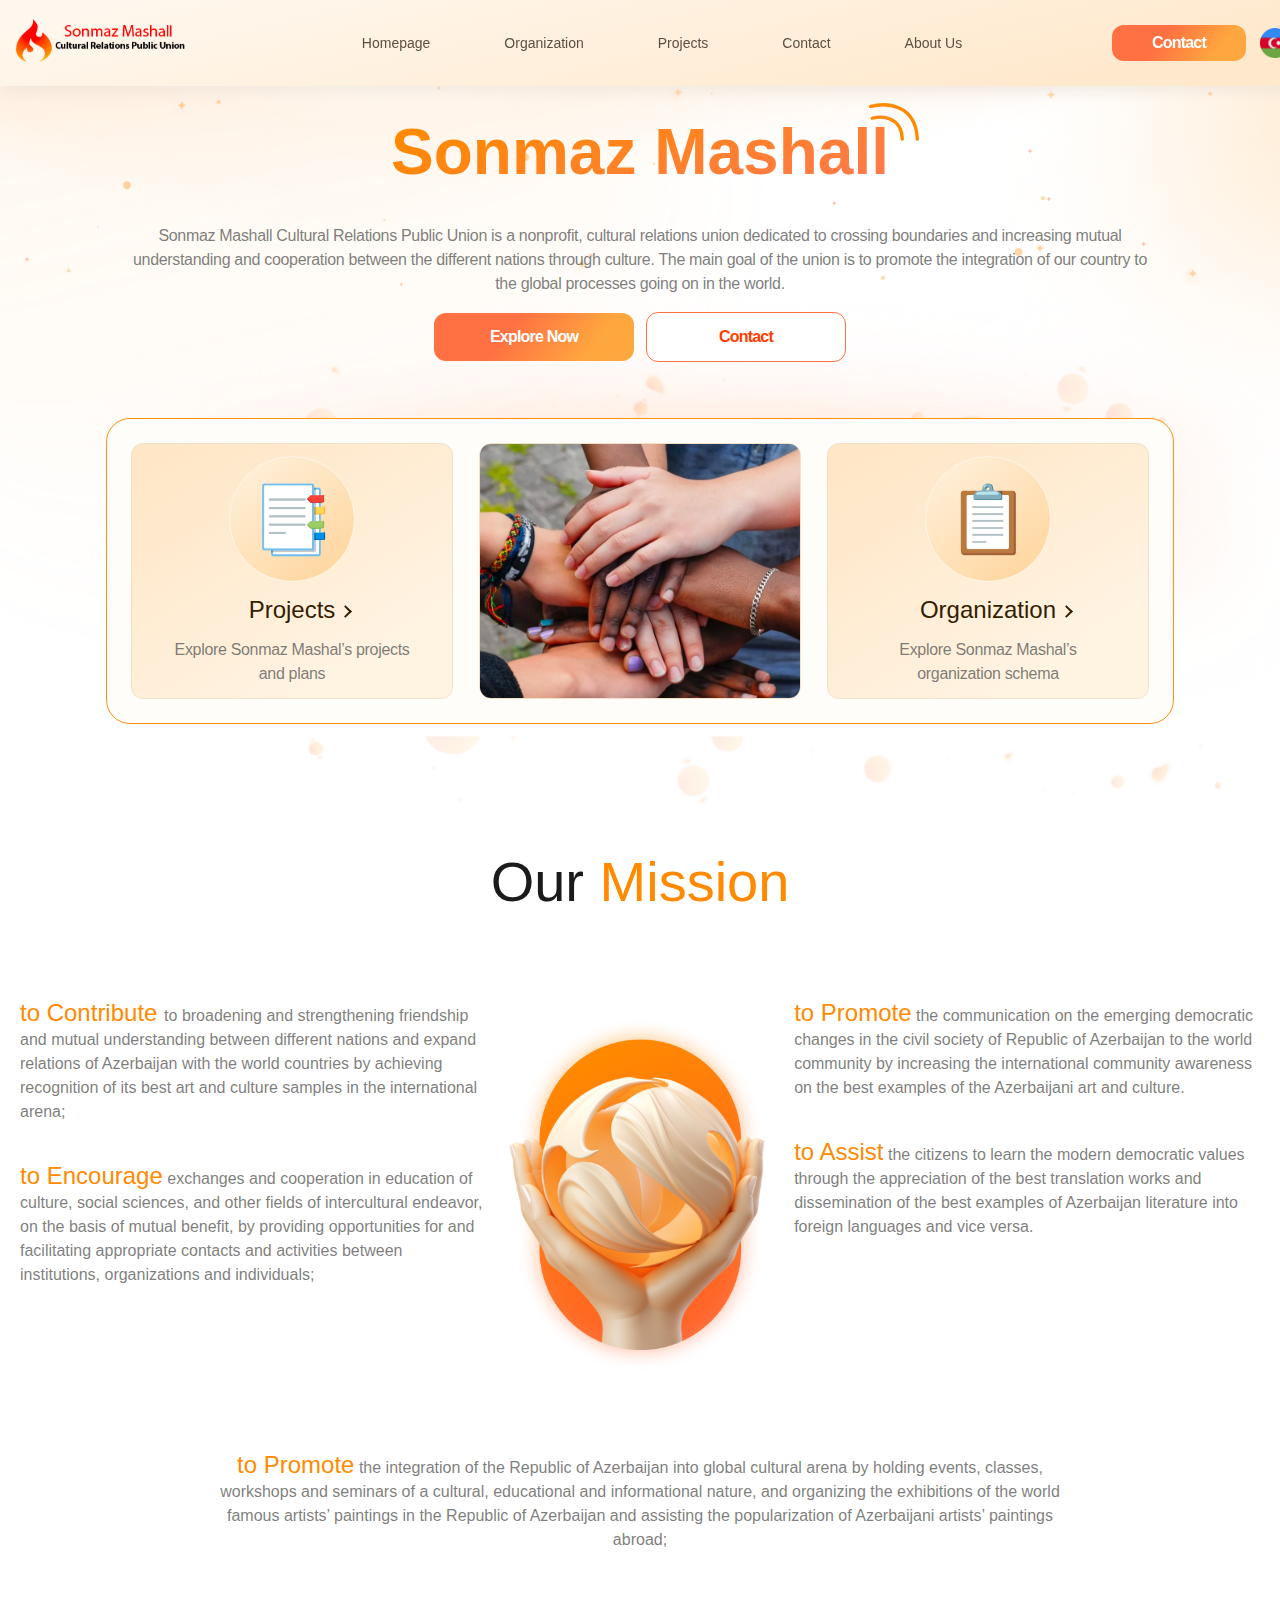
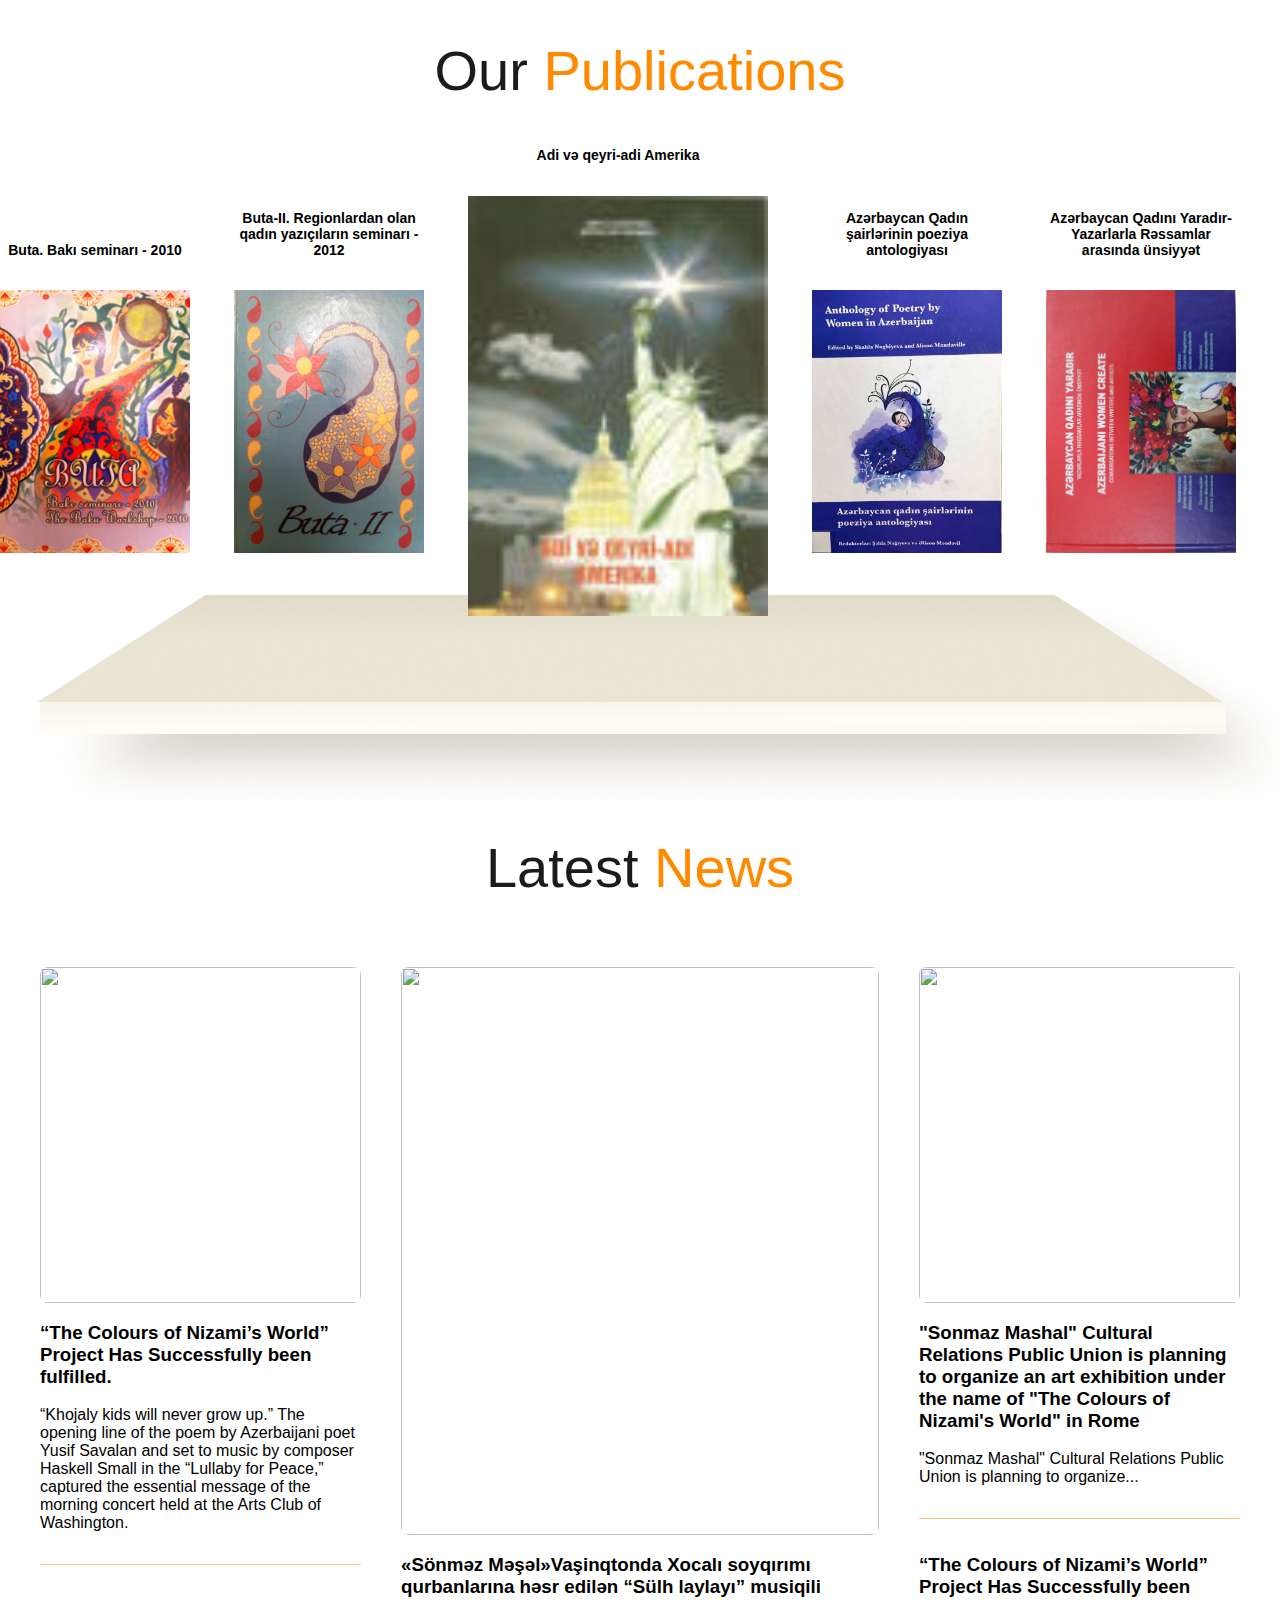
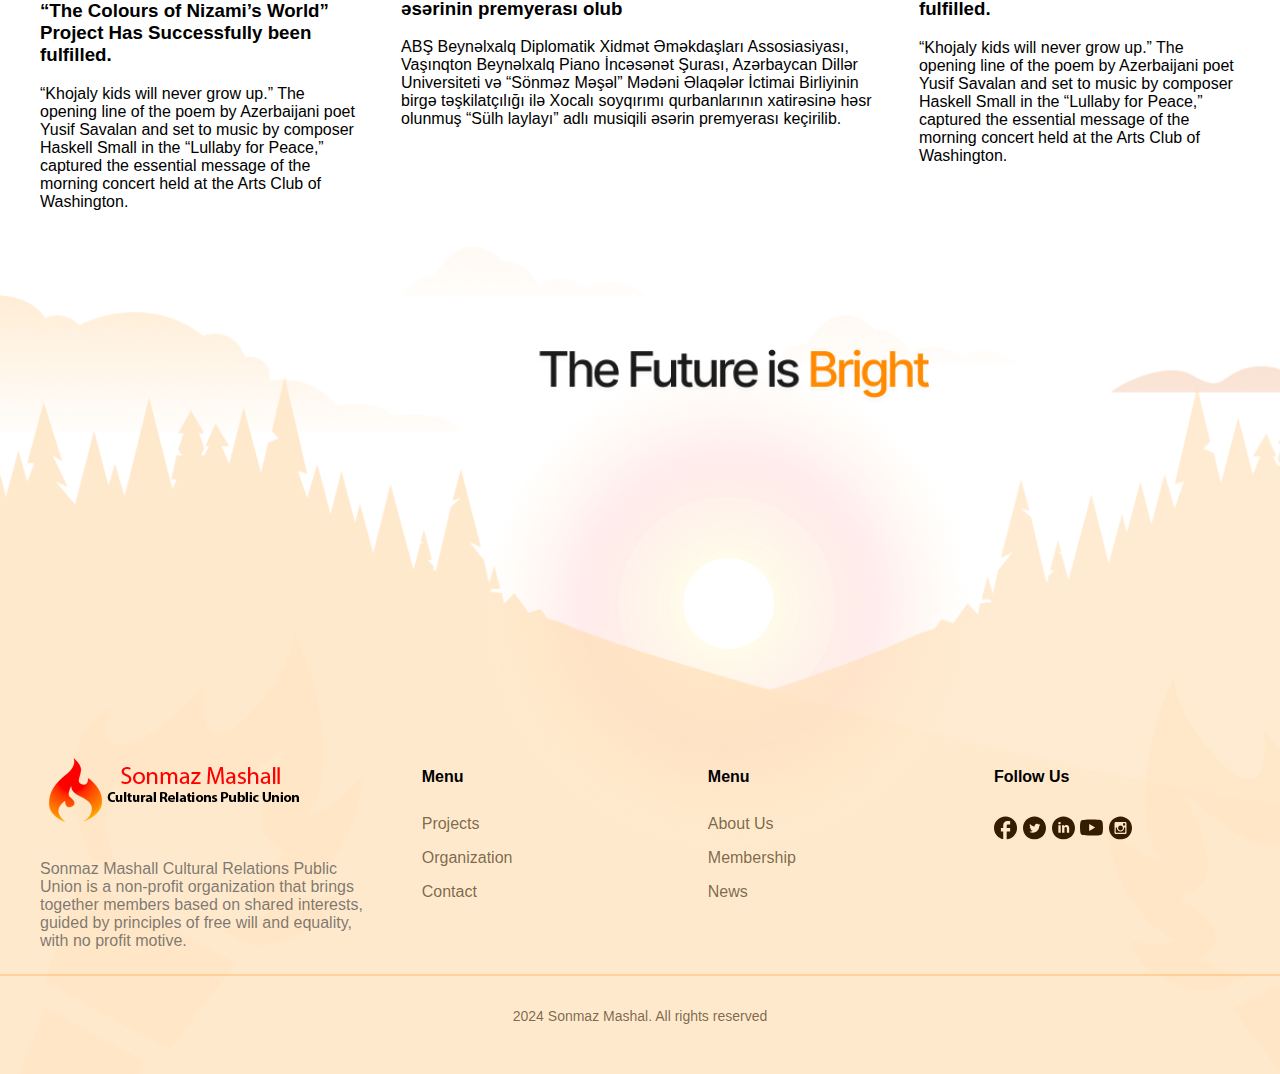
==== commit 25f922d0: "save changes" ====
--- a/index.html
+++ b/index.html
@@ -5,11 +5,10 @@
     <meta http-equiv="X-UA-Compatible" content="IE=edge" />
     <meta name="viewport" content="width=device-width, initial-scale=1.0" />
     <title>Sonmaz Mashall</title>
-    <link rel="stylesheet" href="/sass/oldStyle.css" />
     <link rel="stylesheet" href="/sass/style.css" />
   </head>
   <body>
-    <header>
+    <header class="sticky-navbar">
       <nav>
         <img src="./img/logo.svg" alt="" />
         <ul>
@@ -19,7 +18,10 @@
           <li><a href="#Contact">Contact</a></li>
           <li><a href="#About">About Us</a></li>
         </ul>
+       <div class="buttons">
         <button class="orangeBtn">Contact</button>
+        <a href="#" class="lang"><img src="./img/azerbaijan.png" alt=""></a>
+       </div>
       </nav>
     </header>
     <main>
@@ -115,46 +117,147 @@
       <section id="publications">
         <div class="container">
           <h2><span>Our</span> Publications</h2>
-          <ul id="books-carousel">
-            <li>
-              <a href="http://sonmazmashal.com/fealiyyet/buta1.pdf">
-                <h6>Buta. Bakı seminarı - 2010</h6>
-                <img src="./img/books/1.jpg" alt="" />
-              </a>
-            </li>
-            <li>
-              <a href="http://sonmazmashal.com/fealiyyet/BUTA-II.pdf">
-                <h6>
-                  Buta-II. Regionlardan olan qadın yazıçıların seminarı - 2012
-                </h6>
-                <img src="./img/books/2.jpg" alt="" />
-              </a>
-            </li>
-            <li>
+          <ul id="books">
+            <div class="otherBooks">
+              <li>
+                <a href="http://sonmazmashal.com/fealiyyet/buta1.pdf">
+                  <h6>Buta. Bakı seminarı - 2010</h6>
+                  <img src="./img/books/1.jpg" alt="" />
+                </a>
+              </li>
+              <li>
+                <a href="http://sonmazmashal.com/fealiyyet/BUTA-II.pdf">
+                  <h6>
+                    Buta-II. Regionlardan olan qadın yazıçıların seminarı - 2012
+                  </h6>
+                  <img src="./img/books/2.jpg" alt="" />
+                </a>
+              </li>
+            </div>
+            <li class="activeBook">
               <a href="http://sonmazmashal.com/neshrlerimiz/AMERIKA.pdf">
                 <h6>Adi və qeyri-adi Amerika</h6>
                 <img src="./img/books/3.jpg" alt="" />
               </a>
             </li>
-            <li>
-              <a href="http://sonmazmashal.com/neshrlerimiz/antology.pdf">
-                <h6>Azərbaycan Qadın şairlərinin poeziya antologiyası</h6>
-                <img src="./img/books/2017.jpg" alt="" />
-              </a>
-            </li>
-            <li>
-              <a href="http://sonmazmashal.com/fealiyyet/Qadinlar.pdf">
-                <h6>
-                  Azərbaycan Qadını Yaradır-Yazarlarla Rəssamlar arasında
-                  ünsiyyət
-                </h6>
-                <img src="./img/books/IMG_8554_cropped.jpg" alt="" />
-              </a>
-            </li>
+            <div class="otherBooks">
+              <li>
+                <a href="http://sonmazmashal.com/neshrlerimiz/antology.pdf">
+                  <h6>Azərbaycan Qadın şairlərinin poeziya antologiyası</h6>
+                  <img src="./img/books/2017.jpg" alt="" />
+                </a>
+              </li>
+              <li>
+                <a href="http://sonmazmashal.com/fealiyyet/Qadinlar.pdf">
+                  <h6>
+                    Azərbaycan Qadını Yaradır-Yazarlarla Rəssamlar arasında
+                    ünsiyyət
+                  </h6>
+                  <img src="./img/books/IMG_8554_cropped.jpg" alt="" />
+                </a>
+              </li>
+            </div>
           </ul>
         </div>
       </section>
-      <section id="news">
+      <section id="latest-news">
+        <div class="container">
+          <h2><span>Latest</span> News</h2>
+          <div class="news-block">
+            <div class="side-block">
+              <a href="/xeber1.php" class="news-item">
+                <div class="img-box">
+                  <img
+                    src="http://sonmazmashal.com/layiheler/Xeberler%20renglerin%20seyyaheti.files/image001.jpg"
+                    alt=""
+                  />
+                </div>
+                <h3>
+                  “The Colours of Nizami’s World” Project Has Successfully been
+                  fulfilled.
+                </h3>
+                <p>
+                  “Khojaly kids will never grow up.” The opening line of the
+                  poem by Azerbaijani poet Yusif Savalan and set to music by
+                  composer Haskell Small in the “Lullaby for Peace,” captured
+                  the essential message of the morning concert held at the Arts
+                  Club of Washington.
+                </p>
+              </a>
+              <hr class="divider" />
+              <a href="/xeber2.php" class="news-item">
+                <h3>
+                  “The Colours of Nizami’s World” Project Has Successfully been
+                  fulfilled.
+                </h3>
+                <p>
+                  “Khojaly kids will never grow up.” The opening line of the
+                  poem by Azerbaijani poet Yusif Savalan and set to music by
+                  composer Haskell Small in the “Lullaby for Peace,” captured
+                  the essential message of the morning concert held at the Arts
+                  Club of Washington.
+                </p>
+              </a>
+            </div>
+            <div class="center-block">
+              <a href="/xeber1.php" class="news-item">
+                <div class="img-box">
+                  <img
+                    src="http://sonmazmashal.com/teskilat/sergi/sulhlaylasi.jpg"
+                    alt=""
+                  />
+                </div>
+                <h3>
+                  «Sönməz Məşəl»Vaşinqtonda Xocalı soyqırımı qurbanlarına həsr
+                  edilən “Sülh laylayı” musiqili əsərinin premyerası olub
+                </h3>
+                <p>
+                  ABŞ Beynəlxalq Diplomatik Xidmət Əməkdaşları Assosiasiyası,
+                  Vaşınqton Beynəlxalq Piano İncəsənət Şurası, Azərbaycan Dillər
+                  Universiteti və “Sönməz Məşəl” Mədəni Əlaqələr İctimai
+                  Birliyinin birgə təşkilatçılığı ilə Xocalı soyqırımı
+                  qurbanlarının xatirəsinə həsr olunmuş “Sülh laylayı” adlı
+                  musiqili əsərin premyerası keçirilib.
+                </p>
+              </a>
+            </div>
+            <div class="side-block">
+              <a href="/xeber1.php" class="news-item">
+                <div class="img-box">
+                  <img
+                    src="http://sonmazmashal.com/layiheler/Xeberler%20renglerin%20seyyaheti.files/image001.jpg"
+                    alt=""
+                  />
+                </div>
+                <h3>
+                  "Sonmaz Mashal" Cultural Relations Public Union is planning to
+                  organize an art exhibition under the name of "The Colours of
+                  Nizami's World" in Rome
+                </h3>
+                <p>
+                  "Sonmaz Mashal" Cultural Relations Public Union is planning to
+                  organize...
+                </p>
+              </a>
+              <hr class="divider" />
+              <a href="/xeber2.php" class="news-item">
+                <h3>
+                  “The Colours of Nizami’s World” Project Has Successfully been
+                  fulfilled.
+                </h3>
+                <p>
+                  “Khojaly kids will never grow up.” The opening line of the
+                  poem by Azerbaijani poet Yusif Savalan and set to music by
+                  composer Haskell Small in the “Lullaby for Peace,” captured
+                  the essential message of the morning concert held at the Arts
+                  Club of Washington.
+                </p>
+              </a>
+            </div>
+          </div>
+        </div>
+      </section>
+      <!-- <section id="news">
         <div class="news">
           <h4>XƏBƏRLƏR</h4>
 
@@ -504,7 +607,7 @@
             </li>
           </ul>
         </div>
-      </section>
+      </section> -->
       <!-- <section id="projects">
         <h2>Our Projects</h2>
         <div class="container">
@@ -565,11 +668,50 @@
         </div>
       </section> -->
     </main>
-    <footer></footer>
+    <footer>
+      <div class="container">
+        <div>
+          <a href="#"><img src="./img/footerLogo.png" alt="" /></a>
+          <p>
+            Sonmaz Mashall Cultural Relations Public Union is a non-profit
+            organization that brings together members based on shared interests,
+            guided by principles of free will and equality, with no profit
+            motive.
+          </p>
+        </div>
+        <div>
+          <h4>Menu</h4>
+          <ul>
+            <li><a href="#">Projects</a></li>
+            <li><a href="#">Organization</a></li>
+            <li><a href="#">Contact</a></li>
+          </ul>
+        </div>
+        <div>
+          <h4>Menu</h4>
+          <ul>
+            <li><a href="#">About Us</a></li>
+            <li><a href="#">Membership</a></li>
+            <li><a href="#">News</a></li>
+          </ul>
+        </div>
+        <div>
+          <h4>Follow Us</h4>
+
+          <a href="#"><img src="./img/icons/facebook.svg" alt="" /></a>
+          <a href="#"><img src="./img/icons/twitter.svg" alt="" /></a>
+          <a href="#"><img src="./img/icons/linkedin.svg" alt="" /></a>
+          <a href="#"><img src="./img/icons/youtube.svg" alt="" /></a>
+          <a href="#"><img src="./img/icons/instagram.svg" alt="" /></a>
+        </div>
+      </div>
+      <hr class="divider" />
+      <p class="copyright">2024 Sonmaz Mashal. All rights reserved</p>
+    </footer>
     <script src="./js/jquery.js"></script>
     <script src="./js/jquery.slides.min.js"></script>
     <script src="./js/jquery.fancybox.pack.js"></script>
     <script src="./js/owl.carousel.min.js"></script>
-    <script src="./js/main.js"></script>
+    <!-- <script src="./js/main.js"></script> -->
   </body>
 </html>
--- a/sass/style.css
+++ b/sass/style.css
@@ -1,5 +1,6 @@
 ul {
   list-style: none;
+  padding: 0;
 }
 
 a {
@@ -17,7 +18,8 @@
   font-size: 16px;
   font-style: normal;
   font-weight: 600;
-  line-height: 24px; /* 150% */
+  line-height: 24px;
+  /* 150% */
   letter-spacing: -0.8px;
 }
 
@@ -30,23 +32,37 @@
   padding: 10px;
   width: 100%;
 }
+
 header.sticky-navbar {
   background-image: linear-gradient(167deg, #fff7ed 9.35%, #ffe8cb 90.7%);
-  box-shadow: 5px 3px 14px 2px rgba(235, 226, 216, 0.7215686275);
-}
+  -webkit-box-shadow: 5px 3px 14px 2px #ebe2d8b8;
+          box-shadow: 5px 3px 14px 2px #ebe2d8b8;
+}
+
 header nav {
-  display: flex;
-  justify-content: space-between;
-  align-items: center;
+  display: -webkit-box;
+  display: -ms-flexbox;
+  display: flex;
+  -webkit-box-pack: justify;
+      -ms-flex-pack: justify;
+          justify-content: space-between;
+  -webkit-box-align: center;
+      -ms-flex-align: center;
+          align-items: center;
   max-width: 1280px;
   margin: auto;
 }
+
 header nav ul {
-  display: flex;
-}
+  display: -webkit-box;
+  display: -ms-flexbox;
+  display: flex;
+}
+
 header nav ul li {
   margin: 5px;
 }
+
 header nav ul li a {
   color: #5c5041;
   font-family: Arial, Helvetica, sans-serif;
@@ -58,18 +74,40 @@
   line-height: 24px;
 }
 
+header nav .buttons {
+  display: -webkit-box;
+  display: -ms-flexbox;
+  display: flex;
+}
+
+header nav .buttons .lang {
+  display: -webkit-box;
+  display: -ms-flexbox;
+  display: flex;
+  -webkit-box-align: center;
+      -ms-flex-align: center;
+          align-items: center;
+}
+
+header nav .buttons .lang img {
+  width: 30px;
+  margin-left: 14px;
+}
+
 body {
   margin: 0;
-  background-image: linear-gradient(167deg, rgba(255, 174, 76, 0.2117647059) 9.35%, rgba(255, 174, 76, 0.0509803922) 90.7%);
   scroll-behavior: smooth;
 }
+
 body * {
   font-family: Arial, Helvetica, sans-serif;
 }
+
 body .container {
   max-width: 1240px;
   margin: auto;
 }
+
 body .container h2 {
   text-align: center;
   color: #ff8a00;
@@ -77,18 +115,30 @@
   font-weight: 500;
   line-height: 64px;
 }
+
 body .container h2 span {
   color: #1b1b1b;
 }
 
 #banner {
   padding: 80px 0;
-}
+  background-image: url("../img/bannerBg.png");
+  background-size: cover;
+}
+
 #banner .container {
-  display: flex;
-  flex-direction: column;
-  align-items: center;
-}
+  display: -webkit-box;
+  display: -ms-flexbox;
+  display: flex;
+  -webkit-box-orient: vertical;
+  -webkit-box-direction: normal;
+      -ms-flex-direction: column;
+          flex-direction: column;
+  -webkit-box-align: center;
+      -ms-flex-align: center;
+          align-items: center;
+}
+
 #banner .container h2 {
   text-align: center;
   font-family: Arial, Helvetica, sans-serif;
@@ -102,6 +152,7 @@
   display: inline-block;
   margin: 40px 0 24px;
 }
+
 #banner .container h2::after {
   content: "";
   position: absolute;
@@ -113,6 +164,7 @@
   background-repeat: no-repeat;
   background-image: url(../img/titleIndex.svg);
 }
+
 #banner .container p {
   color: rgba(84, 83, 81, 0.75);
   font-family: Arial, Helvetica, sans-serif;
@@ -120,15 +172,24 @@
   font-size: 16px;
   font-style: normal;
   font-weight: 400;
-  line-height: 24px; /* 150% */
+  line-height: 24px;
+  /* 150% */
   letter-spacing: -0.32px;
   max-width: 1020px;
 }
+
 #banner .container .buttons {
-  display: flex;
-  justify-content: center;
-  align-items: center;
-}
+  display: -webkit-box;
+  display: -ms-flexbox;
+  display: flex;
+  -webkit-box-pack: center;
+      -ms-flex-pack: center;
+          justify-content: center;
+  -webkit-box-align: center;
+      -ms-flex-align: center;
+          align-items: center;
+}
+
 #banner .container .buttons button {
   width: 200px;
   border: none;
@@ -142,37 +203,54 @@
   line-height: 24px;
   letter-spacing: -0.8px;
 }
+
 #banner .container .buttons button.explore-btn {
   margin-right: 12px;
   color: #fff;
   background: linear-gradient(127deg, #ff7042 36.5%, #ffa73f 78.55%);
 }
+
 #banner .container .buttons button.contact-btn {
   background-color: #fff;
   color: #ff3d00;
   border: 1px solid #ff7042;
 }
+
 #banner .container .buttons button:hover {
   cursor: pointer;
   color: #fff;
   background: linear-gradient(127deg, #ff5016 36.5%, #ff9514 78.55%);
+  -webkit-transition: 0.3s;
   transition: 0.3s;
 }
+
 #banner .container .more-details {
   margin-top: 56px;
-  display: flex;
-  justify-content: center;
+  display: -webkit-box;
+  display: -ms-flexbox;
+  display: flex;
+  -webkit-box-pack: center;
+      -ms-flex-pack: center;
+          justify-content: center;
   max-width: 1060px;
   padding: 11px;
   border-radius: 24px;
   border: 1px solid #ff910f;
   background: #fffdfa;
 }
+
 #banner .container .more-details .detail-item {
   overflow: hidden;
-  display: flex;
-  flex-direction: column;
-  align-items: center;
+  display: -webkit-box;
+  display: -ms-flexbox;
+  display: flex;
+  -webkit-box-orient: vertical;
+  -webkit-box-direction: normal;
+      -ms-flex-direction: column;
+          flex-direction: column;
+  -webkit-box-align: center;
+      -ms-flex-align: center;
+          align-items: center;
   margin: 13px;
   font-size: 60px;
   width: 320px;
@@ -180,12 +258,19 @@
   border: 1px solid #f4e0c6;
   background: linear-gradient(149deg, #ffe6c6 5.58%, #fff3e2 79.53%);
 }
+
 #banner .container .more-details .detail-item .icon {
   width: 124px;
   height: 124px;
-  display: flex;
-  align-items: center;
-  justify-content: center;
+  display: -webkit-box;
+  display: -ms-flexbox;
+  display: flex;
+  -webkit-box-align: center;
+      -ms-flex-align: center;
+          align-items: center;
+  -webkit-box-pack: center;
+      -ms-flex-pack: center;
+          justify-content: center;
   border-radius: 100px;
   border: 1px solid #fff5e7;
   background: linear-gradient(141deg, #ffedd4 15.8%, #ffd8a3 84.41%);
@@ -193,6 +278,7 @@
   line-height: 88px;
   margin: 12px 0;
 }
+
 #banner .container .more-details .detail-item span {
   color: #341d00;
   font-size: 24px;
@@ -200,21 +286,25 @@
   line-height: 32px;
   position: relative;
 }
+
 #banner .container .more-details .detail-item span::after {
   content: "";
   height: 7px;
   width: 7px;
   border-top: 2px solid #341d00;
   border-right: 2px solid #341d00;
-  transform: rotate(45deg);
+  -webkit-transform: rotate(45deg);
+          transform: rotate(45deg);
   position: absolute;
   right: -15px;
   top: 13px;
 }
+
 #banner .container .more-details .detail-item p {
   width: 80%;
   margin: 12px auto;
 }
+
 #banner .container .more-details .detail-item img {
   width: 100%;
   height: 100%;
@@ -223,75 +313,219 @@
 }
 
 #mission .missions {
-  display: flex;
-  flex-direction: column;
-  align-items: center;
-}
+  display: -webkit-box;
+  display: -ms-flexbox;
+  display: flex;
+  -webkit-box-orient: vertical;
+  -webkit-box-direction: normal;
+      -ms-flex-direction: column;
+          flex-direction: column;
+  -webkit-box-align: center;
+      -ms-flex-align: center;
+          align-items: center;
+}
+
 #mission .missions .row {
-  display: flex;
-}
+  display: -webkit-box;
+  display: -ms-flexbox;
+  display: flex;
+}
+
 #mission .missions .row .col.center .mission-item {
-  display: flex;
-  align-items: center;
-  justify-content: center;
-}
+  display: -webkit-box;
+  display: -ms-flexbox;
+  display: flex;
+  -webkit-box-align: center;
+      -ms-flex-align: center;
+          align-items: center;
+  -webkit-box-pack: center;
+      -ms-flex-pack: center;
+          justify-content: center;
+}
+
 #mission .missions .mission-item {
   max-width: 854px;
-  color: rgba(84, 83, 81, 0.7490196078);
+  color: #545351bf;
   font-size: 16px;
   line-height: 24px;
   margin: 40px 0;
 }
+
 #mission .missions .mission-item.center {
   text-align: center;
 }
+
 #mission .missions .mission-item span {
   color: #ff8a00;
   font-size: 24px;
   font-style: normal;
   font-weight: 500;
 }
+
 #mission .missions .mission-item img {
   width: 120%;
 }
 
+#publications {
+  margin-bottom: 70px;
+}
+
 #publications .container {
   max-width: 100%;
 }
-#publications .owl-stage {
-  display: flex;
-}
-#publications .owl-stage ul, #publications .owl-stage li {
+
+#publications .container ul {
+  display: -webkit-box;
+  display: -ms-flexbox;
+  display: flex;
+  -webkit-box-align: center;
+      -ms-flex-align: center;
+          align-items: center;
+  -webkit-box-pack: center;
+      -ms-flex-pack: center;
+          justify-content: center;
+  width: 100%;
   padding: 0;
   margin: 0;
 }
-#publications .owl-stage li {
+
+#publications .container ul .otherBooks {
+  display: -webkit-box;
+  display: -ms-flexbox;
+  display: flex;
+  -webkit-box-align: end;
+      -ms-flex-align: end;
+          align-items: flex-end;
+}
+
+#publications .container li {
   display: inline-block;
   margin-right: 44px;
-  width: 130px;
-}
+  width: 190px;
+  overflow: hidden;
+}
+
+#publications .container li img {
+  width: 100%;
+  height: 263px;
+}
+
+#publications .container li.activeBook {
+  width: 320px !important;
+  position: relative;
+  overflow: unset;
+}
+
+#publications .container li.activeBook::after {
+  content: url(../img/bookHandler.png);
+  position: absolute;
+  z-index: -2;
+  bottom: -200px;
+  left: 50%;
+  -webkit-transform: translateX(-50%);
+          transform: translateX(-50%);
+  width: 1186.016px;
+}
+
+#publications .container li.activeBook img {
+  height: auto;
+}
+
+#publications .owl-stage {
+  display: -webkit-box;
+  display: -ms-flexbox;
+  display: flex;
+}
+
 #publications .owl-stage div.owl-item {
-  display: flex;
-  flex-direction: column;
-  justify-content: flex-end;
-}
+  display: -webkit-box;
+  display: -ms-flexbox;
+  display: flex;
+  -webkit-box-orient: vertical;
+  -webkit-box-direction: normal;
+      -ms-flex-direction: column;
+          flex-direction: column;
+  -webkit-box-pack: end;
+      -ms-flex-pack: end;
+          justify-content: flex-end;
+}
+
 #publications .owl-stage div.owl-item img {
   width: 130px;
   height: 170px;
 }
+
 #publications .owl-stage div.owl-item.activeBook img {
   width: 350px !important;
   height: auto;
 }
+
 #publications h6 {
   font-size: 14px;
   margin-top: -2px;
   text-align: center;
 }
 
+#latest-news {
+  padding-top: 100px;
+}
+
+#latest-news .container .news-block {
+  display: -webkit-box;
+  display: -ms-flexbox;
+  display: flex;
+  -webkit-box-pack: justify;
+      -ms-flex-pack: justify;
+          justify-content: space-between;
+}
+
+#latest-news .container .news-block > div {
+  margin: 20px;
+}
+
+#latest-news .container .news-block .news-item {
+  display: inline-block;
+}
+
+#latest-news .container .news-block .news-item .img-box {
+  border-radius: 8px;
+  width: 100%;
+  overflow: hidden;
+}
+
+#latest-news .container .news-block .news-item .img-box img {
+  width: 100%;
+  height: 100%;
+  -o-object-fit: cover;
+     object-fit: cover;
+}
+
+#latest-news .container .news-block .side-block {
+  width: 344px;
+}
+
+#latest-news .container .news-block .side-block .img-box {
+  height: 336px;
+}
+
+#latest-news .container .news-block .center-block {
+  width: 512px;
+}
+
+#latest-news .container .news-block .center-block .img-box {
+  height: 568px;
+}
+
+#latest-news .container .news-block .divider {
+  margin: 16px 0;
+  border: none;
+  border-bottom: 1px solid #ffc582;
+}
+
 #projects {
   padding: 30px;
 }
+
 #projects h2 {
   font-family: Arial, Helvetica, sans-serif;
   font-size: 48px;
@@ -302,11 +536,18 @@
   -webkit-text-fill-color: transparent;
   text-align: center;
 }
+
 #projects .container {
-  display: flex;
-  flex-wrap: wrap;
-  justify-content: center;
-}
+  display: -webkit-box;
+  display: -ms-flexbox;
+  display: flex;
+  -ms-flex-wrap: wrap;
+      flex-wrap: wrap;
+  -webkit-box-pack: center;
+      -ms-flex-pack: center;
+          justify-content: center;
+}
+
 #projects .container .card {
   width: 40%;
   margin: 20px;
@@ -317,6 +558,7 @@
   -webkit-backdrop-filter: blur(12.5px);
           backdrop-filter: blur(12.5px);
 }
+
 #projects .container .card h3 {
   color: rgba(2, 7, 13, 0.9);
   font-family: Arial, Helvetica, sans-serif;
@@ -325,6 +567,7 @@
   font-weight: 500;
   letter-spacing: -1.2px;
 }
+
 #projects .container .card p {
   overflow: hidden;
   color: rgba(4, 24, 47, 0.45);
@@ -333,19 +576,83 @@
   font-size: 16px;
   font-style: normal;
   font-weight: 400;
-  line-height: 24px; /* 150% */
+  line-height: 24px;
+  /* 150% */
   letter-spacing: -0.32px;
 }
+
 #projects .container .card .show-more {
-  display: flex;
-  justify-content: flex-end;
-}
+  display: -webkit-box;
+  display: -ms-flexbox;
+  display: flex;
+  -webkit-box-pack: end;
+      -ms-flex-pack: end;
+          justify-content: flex-end;
+}
+
 #projects .container .card .show-more a {
   color: #ff8a00;
   font-family: Arial, Helvetica, sans-serif;
   font-size: 16px;
   font-style: normal;
   font-weight: 600;
-  line-height: 24px; /* 150% */
+  line-height: 24px;
+  /* 150% */
   letter-spacing: -0.32px;
-}/*# sourceMappingURL=style.css.map */+}
+
+footer {
+  padding-top: 500px;
+  padding-bottom: 50px;
+  width: 100%;
+  background-image: url(../img/footerBg.png);
+  background-size: cover;
+  background-repeat: no-repeat;
+}
+
+footer .container {
+  display: -webkit-box;
+  display: -ms-flexbox;
+  display: flex;
+  -webkit-box-align: start;
+      -ms-flex-align: start;
+          align-items: flex-start;
+  -webkit-box-pack: justify;
+      -ms-flex-pack: justify;
+          justify-content: space-between;
+}
+
+footer .container > div {
+  width: 23%;
+  margin: 0 20px;
+}
+
+footer .container > div a {
+  color: rgba(52, 29, 0, 0.65);
+  font-size: 16px;
+  margin: 8px 0;
+  display: inline-block;
+}
+
+footer .container > div:first-child {
+  width: 31%;
+  margin-right: 30px;
+}
+
+footer .container > div:first-child p {
+  color: rgba(84, 83, 81, 0.75);
+  font-size: 16px;
+}
+
+footer .divider {
+  border: 0.5px solid rgba(255, 138, 0, 0.25);
+}
+
+footer p.copyright {
+  margin: 0;
+  margin-top: 32px;
+  color: rgba(52, 29, 0, 0.65);
+  font-size: 14px;
+  text-align: center;
+}
+/*# sourceMappingURL=style.css.map */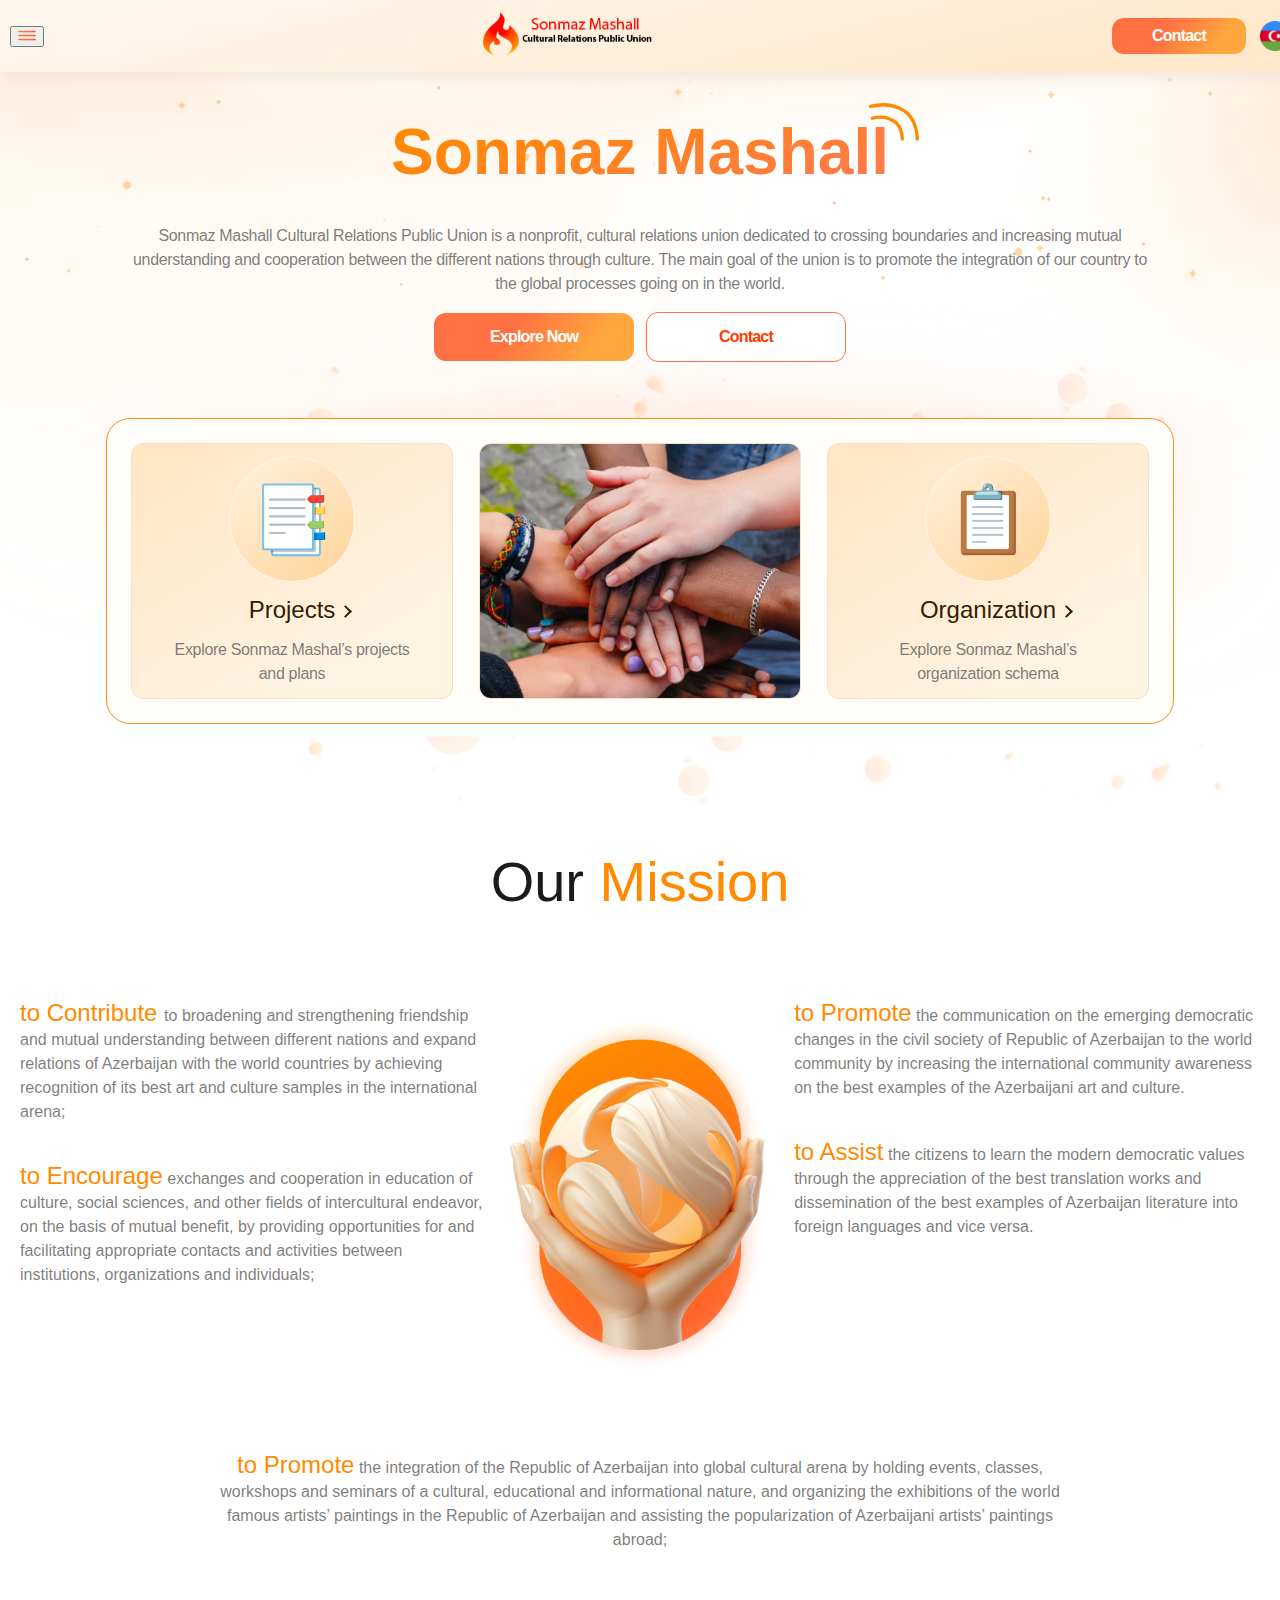
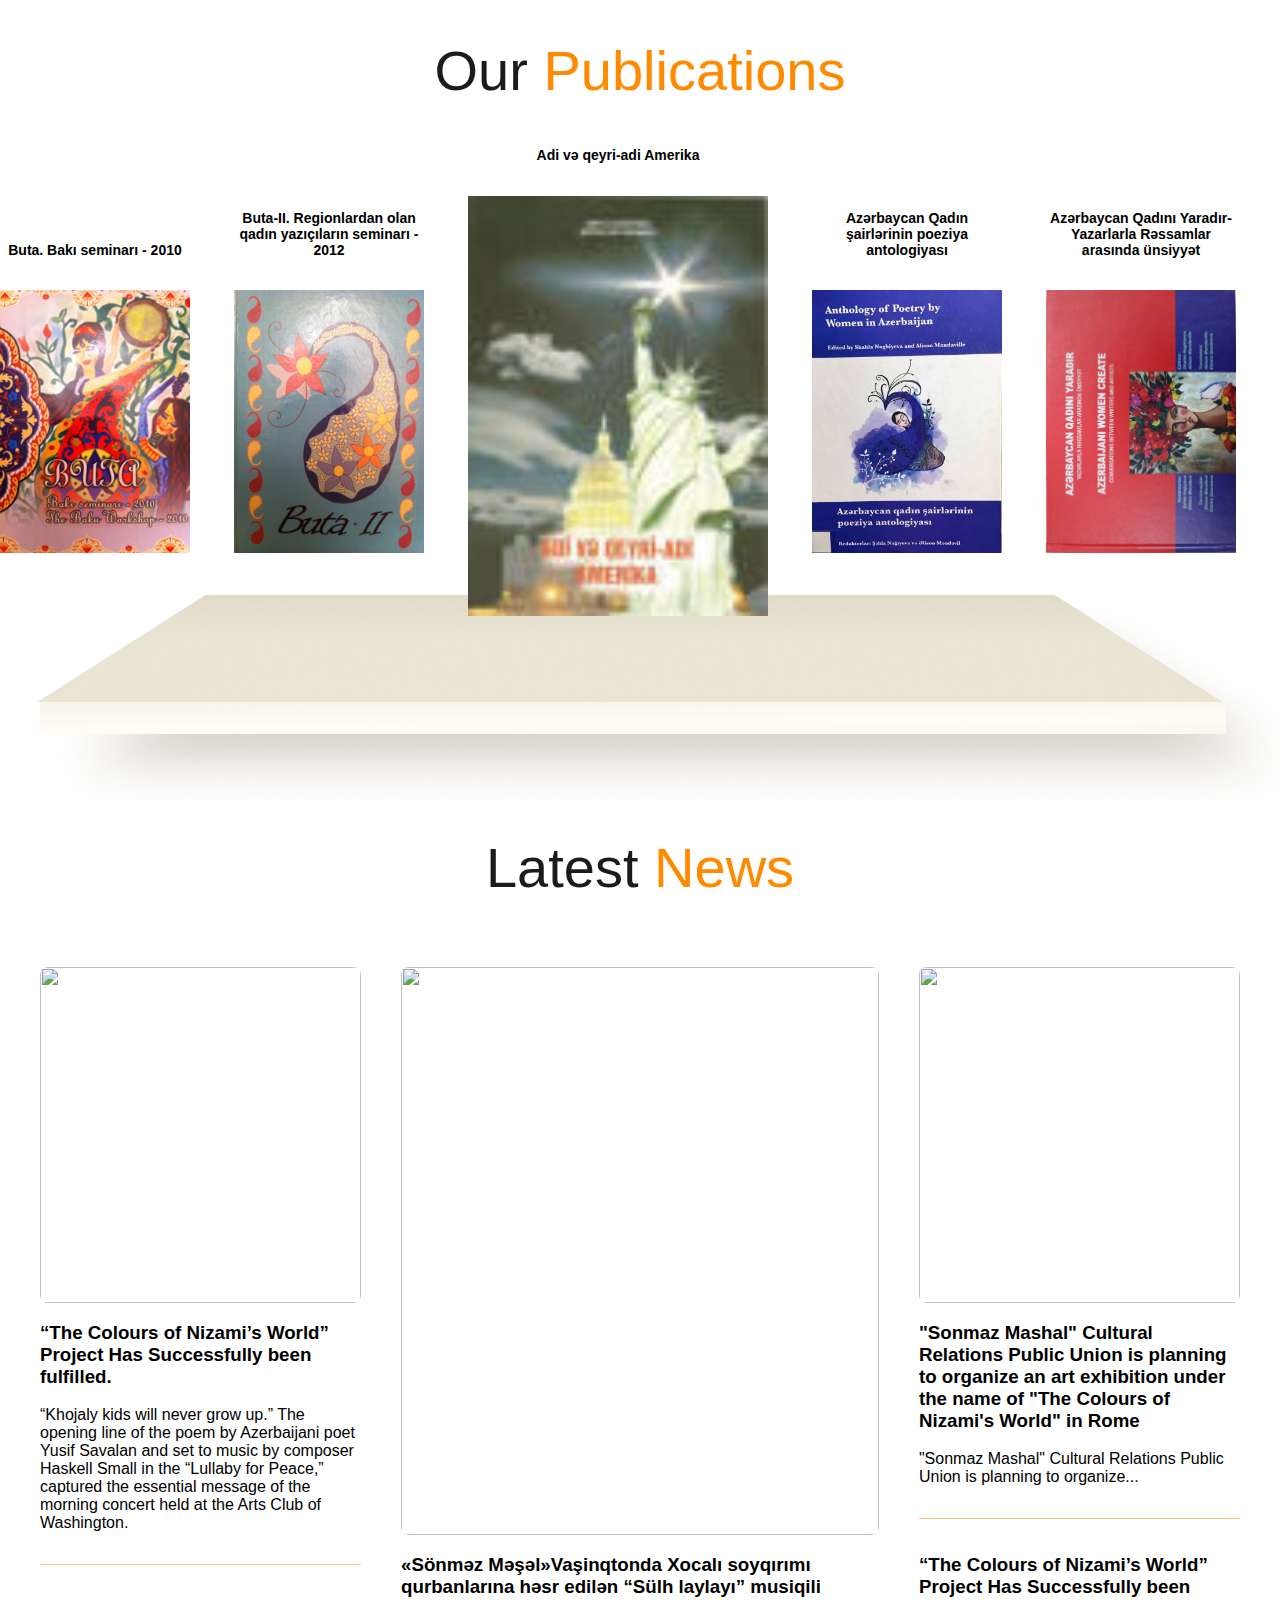
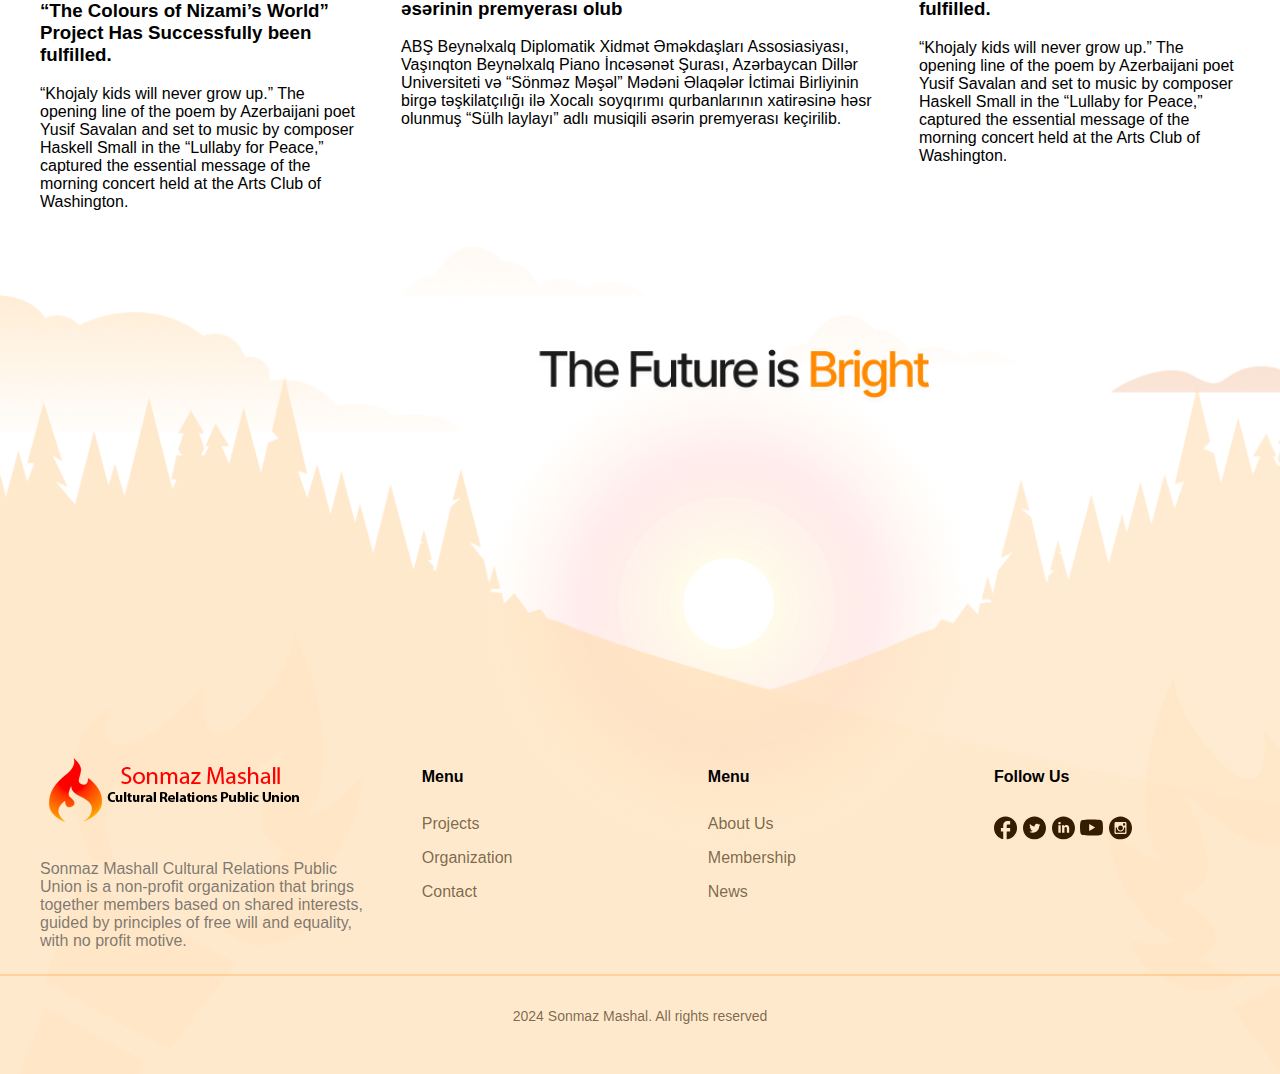
==== commit b4c2e93c: "mobile css" ====
--- a/index.html
+++ b/index.html
@@ -6,10 +6,12 @@
     <meta name="viewport" content="width=device-width, initial-scale=1.0" />
     <title>Sonmaz Mashall</title>
     <link rel="stylesheet" href="/sass/style.css" />
+    <link rel="stylesheet" href="/sass/media-style.css" />
   </head>
   <body>
     <header class="sticky-navbar">
       <nav>
+        <button class="menu-btn"><img src="./img/menuIcon.svg" alt=""></button>
         <img src="./img/logo.svg" alt="" />
         <ul>
           <li><a href="#">Homepage</a></li>
@@ -18,10 +20,10 @@
           <li><a href="#Contact">Contact</a></li>
           <li><a href="#About">About Us</a></li>
         </ul>
-       <div class="buttons">
-        <button class="orangeBtn">Contact</button>
-        <a href="#" class="lang"><img src="./img/azerbaijan.png" alt=""></a>
-       </div>
+        <div class="buttons">
+          <button class="orangeBtn">Contact</button>
+          <a href="#" class="lang"><img src="./img/azerbaijan.png" alt="" /></a>
+        </div>
       </nav>
     </header>
     <main>
@@ -679,7 +681,7 @@
             motive.
           </p>
         </div>
-        <div>
+        <div class="menu">
           <h4>Menu</h4>
           <ul>
             <li><a href="#">Projects</a></li>
@@ -687,7 +689,7 @@
             <li><a href="#">Contact</a></li>
           </ul>
         </div>
-        <div>
+        <div class="menu">
           <h4>Menu</h4>
           <ul>
             <li><a href="#">About Us</a></li>
@@ -698,11 +700,17 @@
         <div>
           <h4>Follow Us</h4>
 
-          <a href="#"><img src="./img/icons/facebook.svg" alt="" /></a>
-          <a href="#"><img src="./img/icons/twitter.svg" alt="" /></a>
+          <a href="https://www.facebook.com/sonmazmashal/" target="_blank"
+            ><img src="./img/icons/facebook.svg" alt=""
+          /></a>
+          <a href="https://www.twitter.com/sonmazmashal/" target="_blank"
+            ><img src="./img/icons/twitter.svg" alt=""
+          /></a>
           <a href="#"><img src="./img/icons/linkedin.svg" alt="" /></a>
           <a href="#"><img src="./img/icons/youtube.svg" alt="" /></a>
-          <a href="#"><img src="./img/icons/instagram.svg" alt="" /></a>
+          <a href="https://www.instagram.com/sonmazmashal/" target="_blank"
+            ><img src="./img/icons/instagram.svg" alt=""
+          /></a>
         </div>
       </div>
       <hr class="divider" />
--- a/sass/style.css
+++ b/sass/style.css
@@ -57,6 +57,7 @@
   display: -webkit-box;
   display: -ms-flexbox;
   display: flex;
+  display: none;
 }
 
 header nav ul li {
--- a/sass/media-style.css
+++ b/sass/media-style.css
@@ -0,0 +1,294 @@
+@media (max-width: 500px) {
+  body .container h2 {
+    margin: 20px 0;
+    font-size: 40px;
+    line-height: 48px;
+  }
+  header {
+    padding: 5px;
+  }
+  header nav {
+    width: 100%;
+  }
+  header nav .menu-btn {
+    background: none;
+    border: none;
+  }
+  header nav ul {
+    display: none;
+  }
+  header nav ul.show-menu {
+    display: -webkit-box;
+    display: -ms-flexbox;
+    display: flex;
+    -webkit-box-orient: vertical;
+    -webkit-box-direction: normal;
+        -ms-flex-direction: column;
+            flex-direction: column;
+  }
+  header nav .buttons {
+    display: -webkit-box;
+    display: -ms-flexbox;
+    display: flex;
+  }
+  header nav .buttons .orangeBtn {
+    display: none;
+  }
+  header nav .buttons .lang {
+    display: -webkit-box;
+    display: -ms-flexbox;
+    display: flex;
+    -webkit-box-align: center;
+        -ms-flex-align: center;
+            align-items: center;
+  }
+  header nav .buttons .lang img {
+    width: 30px;
+    margin-left: 14px;
+  }
+  #banner .container h2 {
+    font-size: 48px;
+  }
+  #banner .container h2::after {
+    right: 40px;
+  }
+  #banner .container .buttons button {
+    width: 180px;
+  }
+  #banner .container .more-details {
+    -webkit-box-orient: vertical;
+    -webkit-box-direction: normal;
+        -ms-flex-direction: column;
+            flex-direction: column;
+  }
+  #mission .missions {
+    display: -webkit-box;
+    display: -ms-flexbox;
+    display: flex;
+    -webkit-box-orient: vertical;
+    -webkit-box-direction: normal;
+        -ms-flex-direction: column;
+            flex-direction: column;
+    -webkit-box-align: center;
+        -ms-flex-align: center;
+            align-items: center;
+  }
+  #mission .missions .row {
+    display: -webkit-box;
+    display: -ms-flexbox;
+    display: flex;
+    -webkit-box-orient: vertical;
+    -webkit-box-direction: normal;
+        -ms-flex-direction: column;
+            flex-direction: column;
+  }
+  #mission .missions .row .col.center {
+    position: absolute;
+    z-index: -3;
+    opacity: 0.4;
+  }
+  #mission .missions .mission-item {
+    max-width: 854px;
+    color: #545351bf;
+    font-size: 16px;
+    line-height: 24px;
+    margin: 0;
+    padding: 10px;
+  }
+  #mission .missions .mission-item.center {
+    text-align: left;
+  }
+  #mission .missions .mission-item span {
+    color: #ff8a00;
+    font-size: 24px;
+    font-style: normal;
+    font-weight: 500;
+  }
+  #mission .missions .mission-item img {
+    width: 120%;
+  }
+  #publications {
+    margin-bottom: 10px;
+  }
+  #publications .container {
+    max-width: 100%;
+  }
+  #publications .container ul {
+    -webkit-box-orient: vertical;
+    -webkit-box-direction: normal;
+        -ms-flex-direction: column;
+            flex-direction: column;
+  }
+  #publications .container ul .otherBooks {
+    -webkit-box-align: center;
+        -ms-flex-align: center;
+            align-items: center;
+    -webkit-box-orient: vertical;
+    -webkit-box-direction: normal;
+        -ms-flex-direction: column;
+            flex-direction: column;
+  }
+  #publications .container li {
+    margin-right: 0;
+    margin-bottom: 30px;
+  }
+  #publications .container li h6 {
+    margin-bottom: 15px;
+  }
+  #publications .container li.activeBook {
+    width: 190px !important;
+  }
+  #publications .container li.activeBook::after {
+    content: none;
+  }
+  #publications .owl-stage {
+    display: -webkit-box;
+    display: -ms-flexbox;
+    display: flex;
+  }
+  #publications .owl-stage div.owl-item {
+    display: -webkit-box;
+    display: -ms-flexbox;
+    display: flex;
+    -webkit-box-orient: vertical;
+    -webkit-box-direction: normal;
+        -ms-flex-direction: column;
+            flex-direction: column;
+    -webkit-box-pack: end;
+        -ms-flex-pack: end;
+            justify-content: flex-end;
+  }
+  #publications .owl-stage div.owl-item img {
+    width: 130px;
+    height: 170px;
+  }
+  #publications .owl-stage div.owl-item.activeBook img {
+    width: 350px !important;
+    height: auto;
+  }
+  #publications h6 {
+    font-size: 14px;
+    margin-top: -2px;
+    text-align: center;
+  }
+  #latest-news {
+    padding-top: 30px;
+  }
+  #latest-news .container .news-block {
+    -webkit-box-orient: vertical;
+    -webkit-box-direction: normal;
+        -ms-flex-direction: column;
+            flex-direction: column;
+  }
+  #latest-news .container .news-block .center-block {
+    width: 344px;
+  }
+  #latest-news .container .news-block .center-block .img-box {
+    height: 336px;
+  }
+  #projects {
+    padding: 30px;
+  }
+  #projects h2 {
+    font-family: Arial, Helvetica, sans-serif;
+    font-size: 48px;
+    font-weight: 600;
+    background: linear-gradient(164deg, #ff8a00 9.49%, rgba(255, 61, 0, 0.69) 97.63%);
+    background-clip: text;
+    -webkit-background-clip: text;
+    -webkit-text-fill-color: transparent;
+    text-align: center;
+  }
+  #projects .container {
+    display: -webkit-box;
+    display: -ms-flexbox;
+    display: flex;
+    -ms-flex-wrap: wrap;
+        flex-wrap: wrap;
+    -webkit-box-pack: center;
+        -ms-flex-pack: center;
+            justify-content: center;
+  }
+  #projects .container .card {
+    width: 40%;
+    margin: 20px;
+    padding: 23px;
+    border-radius: 8px;
+    border: 1px solid #ffba6d;
+    background: linear-gradient(161deg, rgba(255, 217, 171, 0.14) 15.55%, rgba(255, 209, 154, 0.25) 96.59%);
+    -webkit-backdrop-filter: blur(12.5px);
+            backdrop-filter: blur(12.5px);
+  }
+  #projects .container .card h3 {
+    color: rgba(2, 7, 13, 0.9);
+    font-family: Arial, Helvetica, sans-serif;
+    font-size: 24px;
+    font-style: normal;
+    font-weight: 500;
+    letter-spacing: -1.2px;
+  }
+  #projects .container .card p {
+    overflow: hidden;
+    color: rgba(4, 24, 47, 0.45);
+    text-overflow: ellipsis;
+    font-family: Arial, Helvetica, sans-serif;
+    font-size: 16px;
+    font-style: normal;
+    font-weight: 400;
+    line-height: 24px;
+    /* 150% */
+    letter-spacing: -0.32px;
+  }
+  #projects .container .card .show-more {
+    display: -webkit-box;
+    display: -ms-flexbox;
+    display: flex;
+    -webkit-box-pack: end;
+        -ms-flex-pack: end;
+            justify-content: flex-end;
+  }
+  #projects .container .card .show-more a {
+    color: #ff8a00;
+    font-family: Arial, Helvetica, sans-serif;
+    font-size: 16px;
+    font-style: normal;
+    font-weight: 600;
+    line-height: 24px;
+    /* 150% */
+    letter-spacing: -0.32px;
+  }
+  footer {
+    padding-top: 100px;
+  }
+  footer .container {
+    -webkit-box-orient: vertical;
+    -webkit-box-direction: normal;
+        -ms-flex-direction: column;
+            flex-direction: column;
+  }
+  footer .container > div {
+    width: 100%;
+  }
+  footer .container > div:first-child {
+    width: 90%;
+  }
+  footer .container > div.menu {
+    width: 45%;
+    -webkit-box-flex: 0.5;
+        -ms-flex-positive: 0.5;
+            flex-grow: 0.5;
+  }
+}
+
+@media screen and (max-width: 1200px) {
+  #publications ul li {
+    -webkit-box-orient: vertical;
+    -webkit-box-direction: normal;
+        -ms-flex-direction: column;
+            flex-direction: column;
+  }
+  #publications ul li.activeBook::after {
+    display: none;
+  }
+}
+/*# sourceMappingURL=media-style.css.map */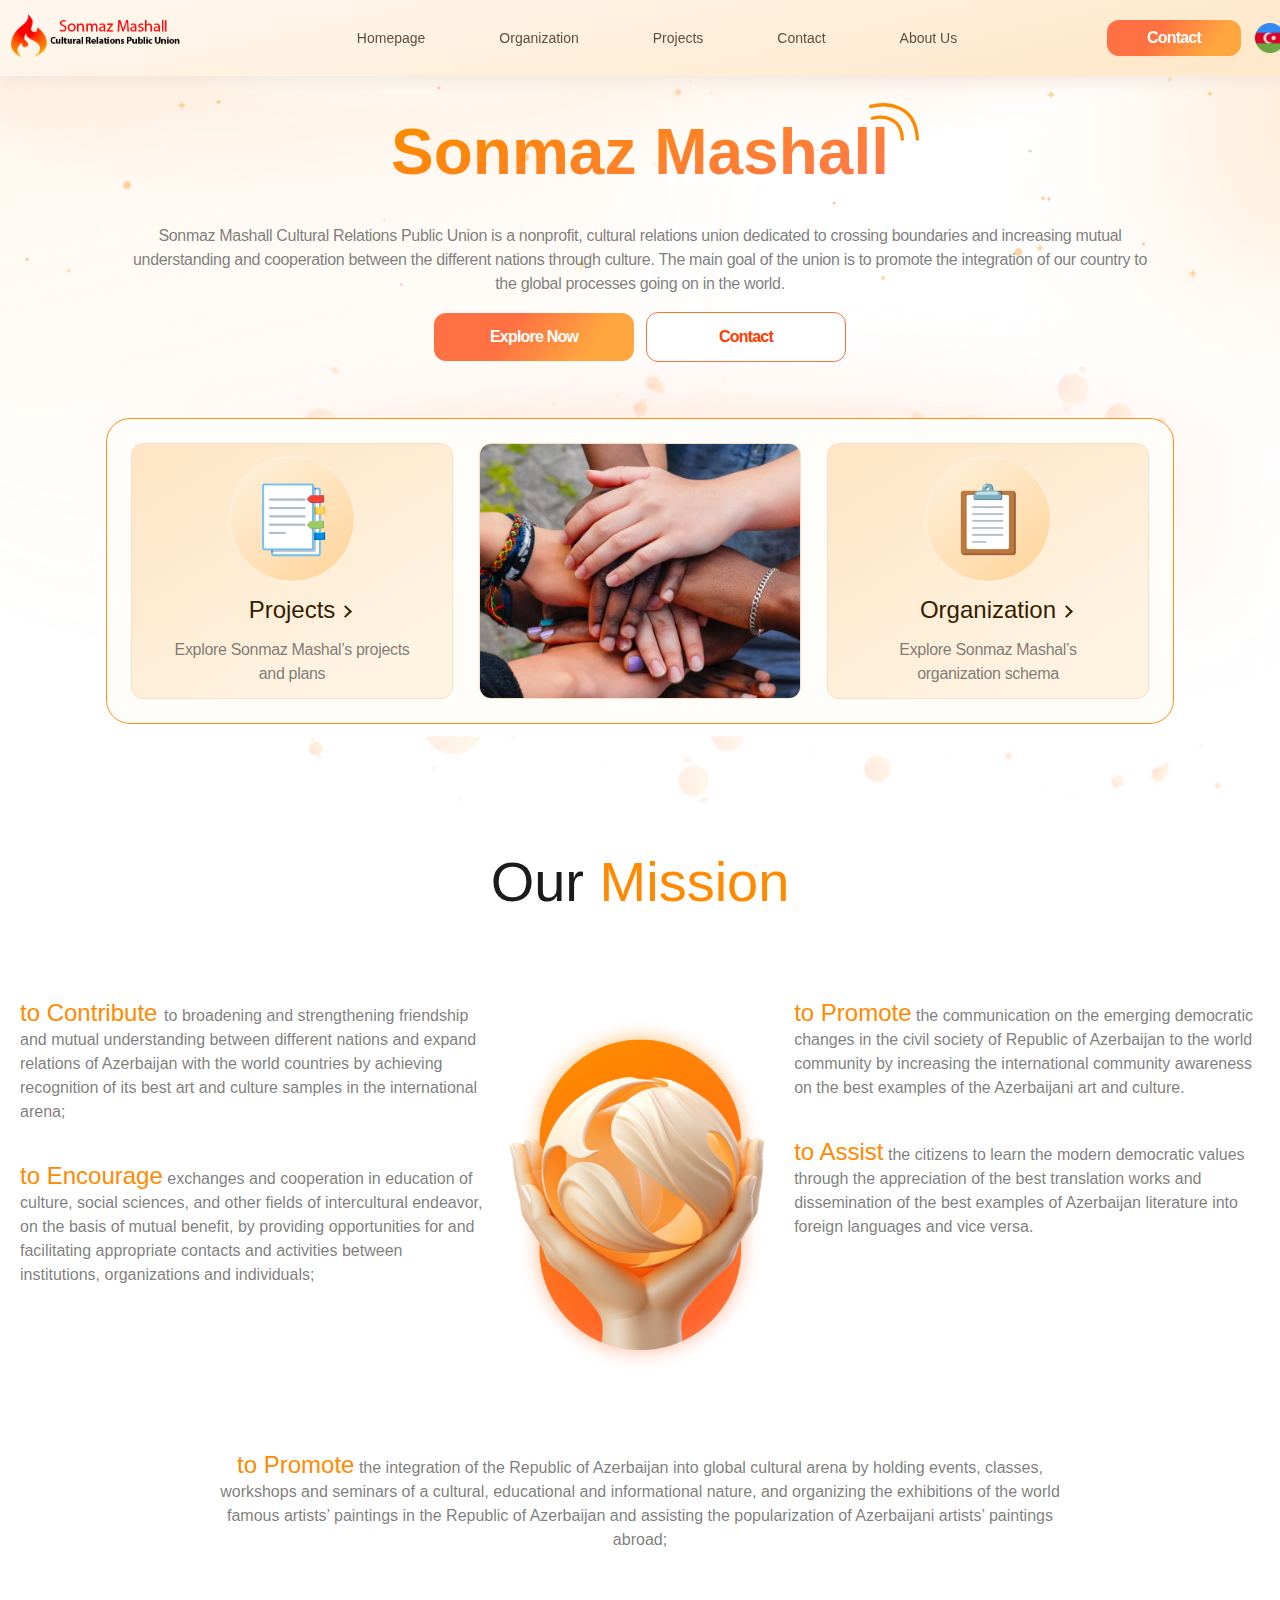
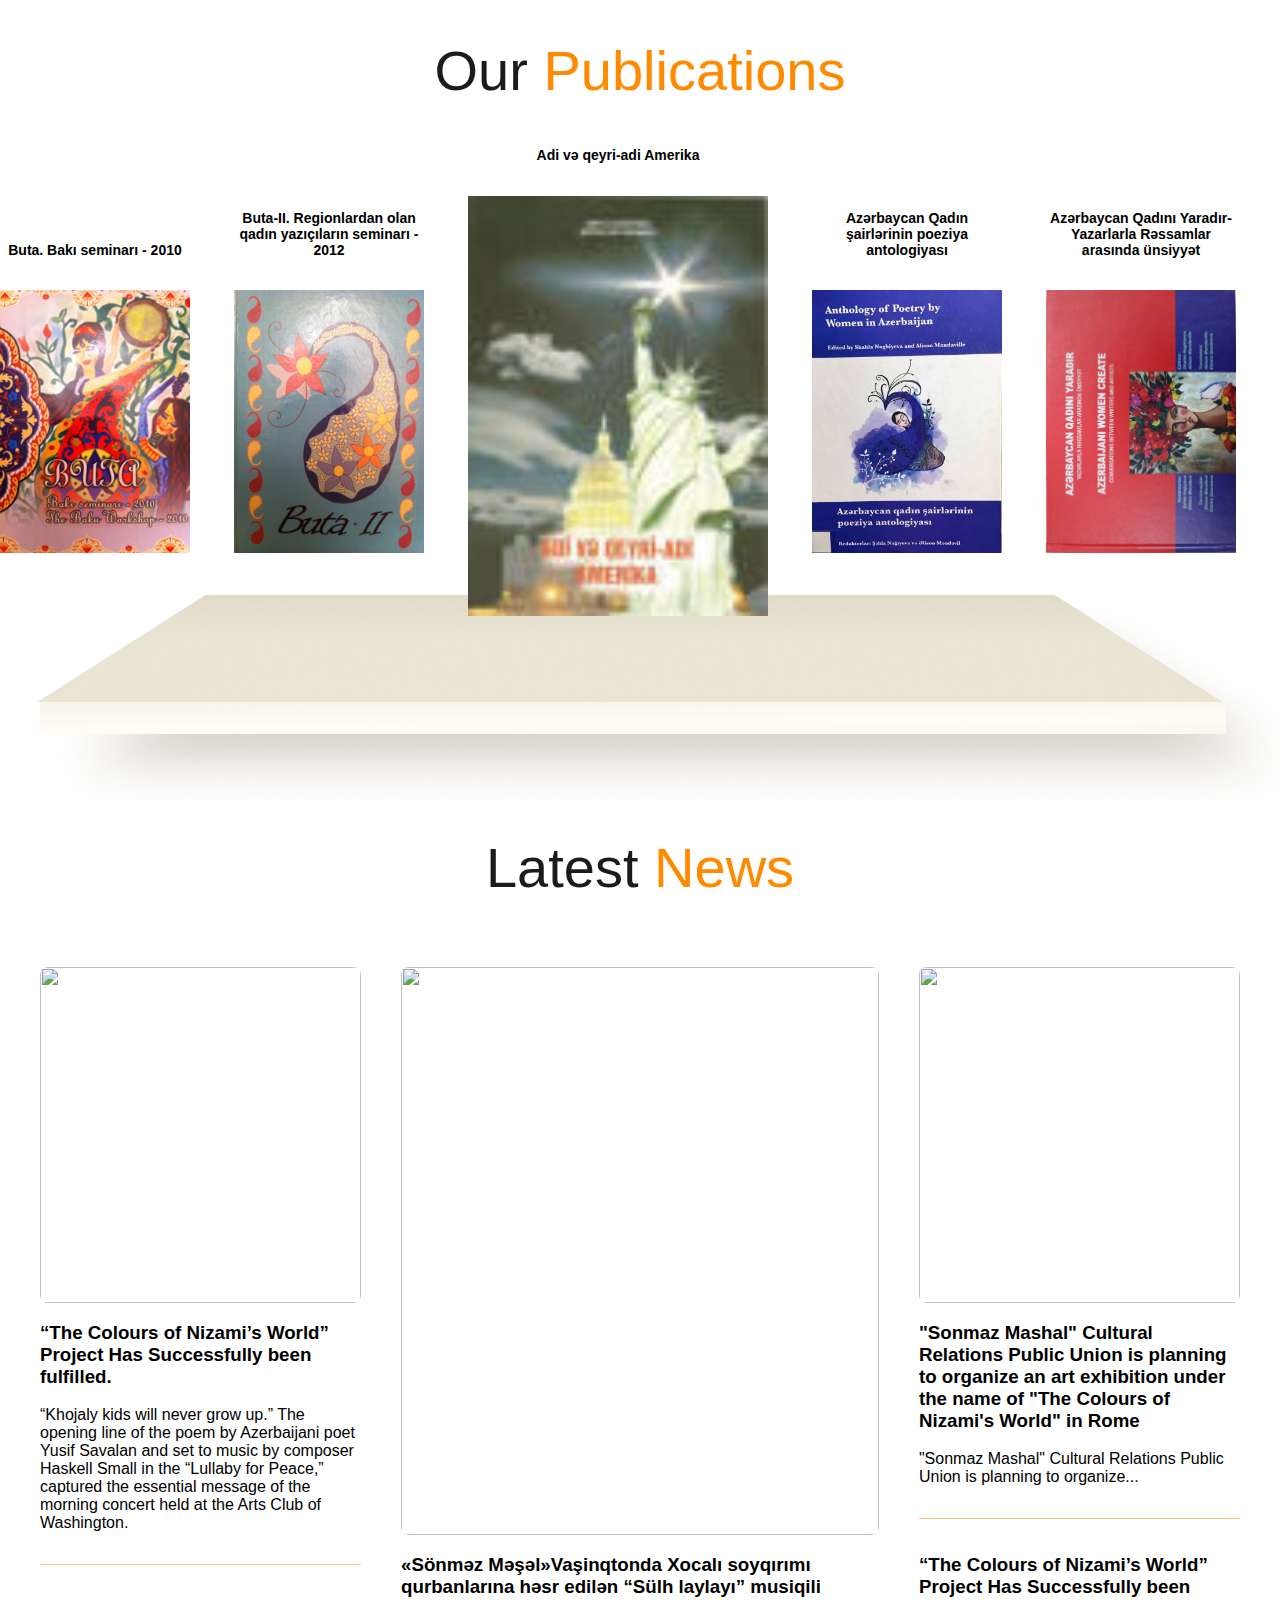
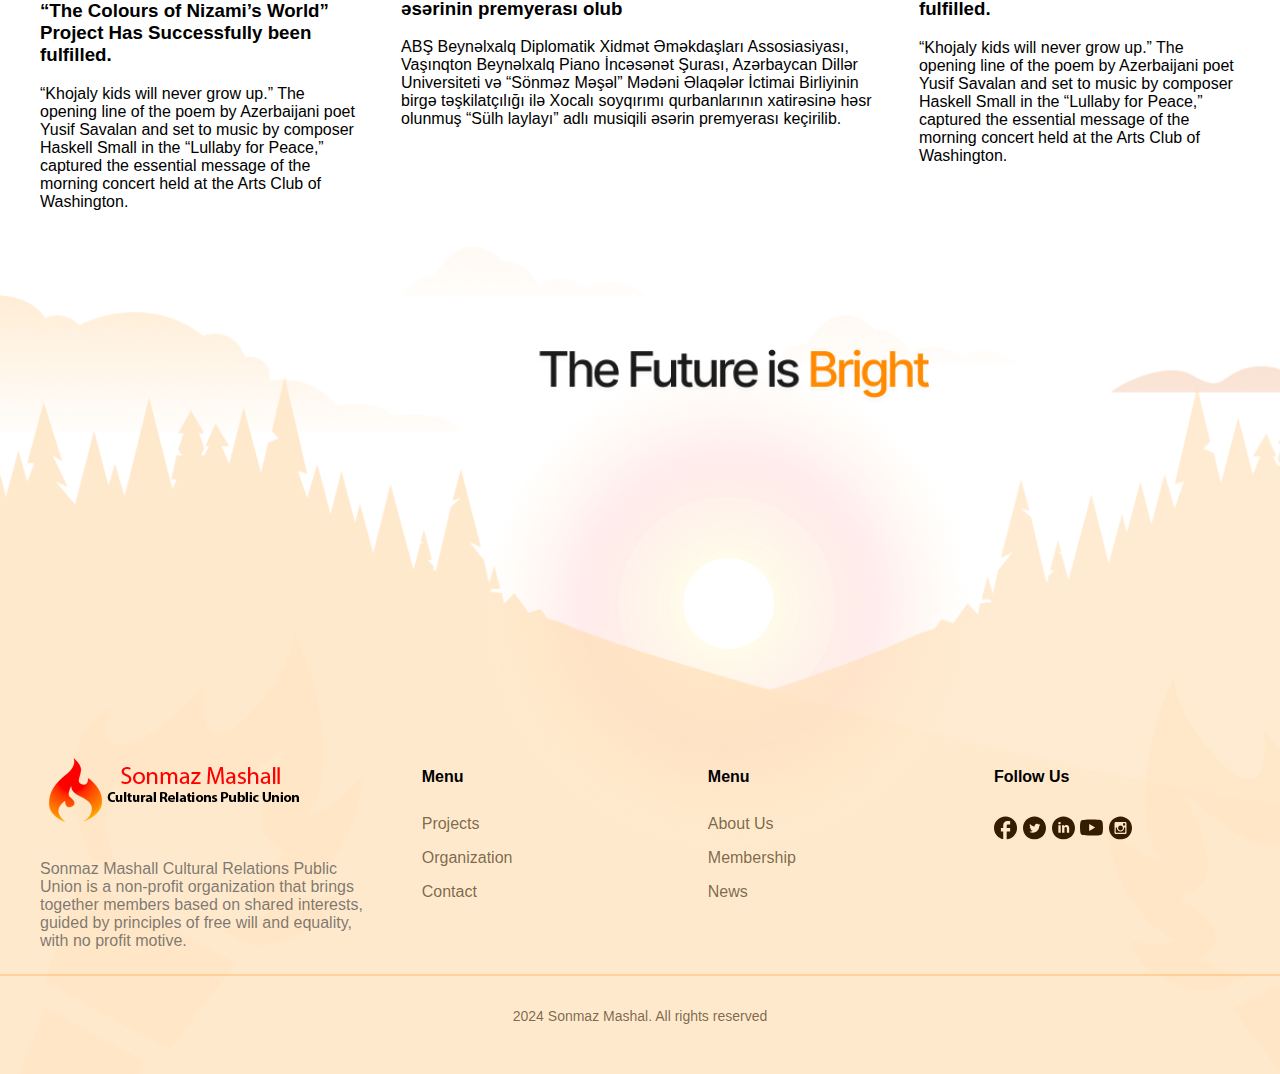
==== commit ffdbbd4f: "mobile version" ====
--- a/index.html
+++ b/index.html
@@ -259,357 +259,7 @@
           </div>
         </div>
       </section>
-      <!-- <section id="news">
-        <div class="news">
-          <h4>XƏBƏRLƏR</h4>
-
-          <ul id="slide2">
-            <li>
-              <a href="/xeber1.php">
-                <img
-                  src="http://sonmazmashal.com/layiheler/Xeberler%20renglerin%20seyyaheti.files/image001.jpg"
-                />
-                <h3>
-                  "Rənglərin səyahəti: Bakı-Budapeşt" layihəsinə yekun vurulub
-                </h3>
-                <p>
-                  “Sönməz Məşəl” Mədəni Əlaqələr İctimai Birliyi Azərbaycan
-                  Dillər Universitetinin İnformasiya Resurs Kompleksində
-                  Azərbaycan Respublikasının Prezidenti yanında Qeyri-Hökumət
-                  Təşkilatlarına Dövlət Dəstəyi Şurasının maliyyə yardımı ilə...
-                </p>
-              </a>
-            </li>
-            <li>
-              <a href="/xeber2.php">
-                <img
-                  src="http://sonmazmashal.com/layiheler/odlar%20yurdunun%20minbir%20rengi.htm.files/4.jpg"
-                />
-                <h3>Lüksemburqda həyata keçirilən layihəyə yekun vurulub</h3>
-                <p>
-                  “Sönməz Məşəl” Mədəni Əlaqələr İctimai Birliyi “Odlar yurdunun
-                  min bir rəngi...” adı altında reallaşdırdığı layihənin
-                  yekunlarına həsr edilmiş təqdimat mərasimi keçirilib.
-                </p>
-              </a>
-            </li>
-            <li>
-              <a href="/xeber3.php">
-                <h3>
-                  "Odlar yurdunun min bir rəngi adlı" mədəniyyət layihəsi həyata
-                  keçiriləcək
-                </h3>
-                <p>
-                  “Sönməz Məşəl” Mədəni Əlaqələr İctimai Birliyi iyunun 15-dən
-                  19-dək Lüksemburqdakı fəaliyyət göstərən “Qarabağ” Azərbaycan
-                  Mədəniyyət Assosiasiyasının və Azərbaycanın Luksemburq
-                  Krallığındakı səfirliyinin təşkilati dəstəyi ilə “Odlar
-                  yurdunun min bir rəngi” adlı mədəniyyət layihəsi həyata
-                  keçirəcək.
-                </p>
-              </a>
-            </li>
-            <li>
-              <a href="/xeber4.php">
-                <img
-                  src="http://sonmazmashal.com/layiheler/Metbuat%20uchun%20(2).files/image001.jpg"
-                />
-                <h3>
-                  "Qadın şairlərin poeziya antologiyası ingilis dilində nəşr
-                  edilib"
-                </h3>
-                <p>
-                  “Azərbaycan qadın şairlərinin poeziya antologiyası” kitabı
-                  ingilis dilində nəşr edilib.Kitaba Azərbaycan klassik
-                  şairlərinin əsərləri, XIX əsrin ikinci yarısında Bakıda
-                  başlanan neft “bumu”ndan sonra 1920-ci illərə qədər olan
-                  dövrdə yaranan...
-                </p>
-              </a>
-            </li>
-            <li>
-              <a href="/xeber5.php">
-                <img
-                  src="http://sonmazmashal.com/layiheler/qarabag%20rengleri.files/image002.gif"
-                />
-                <h3>"Qarabağ rəngləri Melburnda nümayiş olundu"</h3>
-                <p>
-                  “Sönməz Məşəl” Mədəni Əlaqələr İctimai Birliyi Azərbaycan
-                  Respublikasının Prezidenti yanında Qeyri-Hökumət
-                  Təşkilatlarına Dövlət Dəstəyi Şurasının maliyyə yardımı ilə
-                  “Rənglər çələngi: Azərbaycanın Dağlıq Qarabağ rəngləri
-                  Melburnda” adlı layihə həyata keçirir.
-                </p>
-              </a>
-            </li>
-            <li>
-              <a href="/xeber6.php">
-                <img
-                  src="http://sonmazmashal.com/layiheler/press%20release-Italya.files/image001.jpg"
-                />
-                <h3>"Nizami dünyasının rəngləri” layihəsi başa çatıb</h3>
-                <p>
-                  “Sönməz Məşəl” Mədəni Əlqələr İctimai Birliyi Azərbaycan
-                  Dillər Universitetinin Amerika Mərkəzində “Azərbaycan şairi
-                  Nizami dünyasının rəngləri (Romada Azərbaycan və İtaliya qadın
-                  rəssamlarının sərgisi)” layihəsinin başa çatması ilə əlaqədar
-                  təqdimat mərasimi keçirib.
-                </p>
-              </a>
-            </li>
-            <li>
-              <a href="xeber7.php">
-                <img
-                  src="http://sonmazmashal.com/layiheler/Xeber-az%20(1)ssss.files/image001.png"
-                />
-                <h3>Romada rəssamlarımızın sərgisinin rəsmi təqdimatı olub</h3>
-                <p>
-                  “Sönməz Məşəl” Mədəni Əlqələr İctimai Birliyi Azərbaycan
-                  Respublikasının Prezidenti yanında Qeyri-Hökumət
-                  Təşkilatlarına Dövlət Dəstəyi Şurasının, Azərbaycan
-                  parlamentinin Azərbaycan-İtaliya dostluq qrupunun və
-                  Azərbaycanın İtaliyadakı səfirliyinin dəstəyi ilə...
-                </p>
-              </a>
-            </li>
-            <li>
-              <a href="/xeber8.php">
-                <img
-                  src="http://sonmazmashal.com/layiheler/Press%20Release%20az.files/image001.jpg"
-                />
-                <h3>
-                  "Azərbaycan şairi Nizami dünyasının rəngləri" layihəsi həyata
-                  keçirilir
-                </h3>
-                <p>
-                  "Sönməz Məşəl" Mədəni Əlaqələr İctimai Birliyi "Azərbaycan
-                  şairi Nizami dünyasının rəngləri" layihəsini İtaliyada həyata
-                  keçirir.
-                </p>
-              </a>
-            </li>
-            <li>
-              <a href="/xeber9.php">
-                <h3>
-                  “Rənglərin dialoqu: Azərbaycan-Almaniya“ layihəsinin
-                  yekunlarına dair təqdimat keçirilib
-                </h3>
-                <p>
-                  2012-ci il dekabrın 15-də “Sönməz Məşəl” Mədəni Əlaqələr
-                  İctimai Birliyi Azərbaycan Dillər Universitetinin
-                  İnformasiya-Resurs Kompleksində “Rənglərin dialoqu:
-                  Azərbaycan-Almaniya“ layihəsinin yekunlarına həsr olunmuş
-                  təqdimat mərasimi keçirib.
-                </p>
-              </a>
-            </li>
-            <li>
-              <a href="/xeber10.php">
-                <img
-                  src="http://sonmazmashal.com/fealiyyet/111.files/image002.png"
-                />
-                <h3>
-                  “Regionlardakı yaradıcı qadınlar...” layihəsinə yekun vurulub
-                </h3>
-                <p>
-                  2012-ciil dekabrın 15-də “Sönməz Məşəl” Mədəni Əlaqələr
-                  İctimai Birliyi Azərbaycan Dillər Universitetinin
-                  İnformasiya-Resurs Kompleksində Açıq Cəmiyyət İnstitutu –
-                  Yardım Fondunun maliyyə dəstəyi ilə...
-                </p>
-              </a>
-            </li>
-            <li>
-              <a href="/xeber11.php">
-                <img
-                  src=" http://sonmazmashal.com/teskilat/teqdimat/DSC08139-small.JPG"
-                />
-                <h3>
-                  “Dünyamızı birlikdə rəngləyək” layihəsinin təqdimatı keçirilib
-                </h3>
-                <p>
-                  ADU Amerika Mərkəzində “Sönməz Məşəl” MƏİB həyata keçirdiyi
-                  “Dünyamızı birlikdə rəngləyək: Azərbaycanın Qarabağ rəngləri”
-                  layihəsinin yekunlarına həsr olunmuş təqdimat mərasimi
-                  keçirilib.
-                </p>
-              </a>
-            </li>
-            <li>
-              <a href="/xeber12.php">
-                <img
-                  src="http://sonmazmashal.com/teskilat/seminar/DSC01299-small.JPG"
-                />
-                <h3>“Sönməz Məşəl” qadın yazarlar üçün seminar keçirib</h3>
-                <p>
-                  İyunun 19-dan 22-dək ADU-nun İnformasiya-Resurs Kompleksinin
-                  Amerika Mərkəzində “Sönməz Məşəl” MƏİB qadın yazarlar üçün
-                  yaradıcı yazı üzrə seminarlar keçirib.
-                </p>
-              </a>
-            </li>
-            <li>
-              <a href="/xeber12.php">
-                <img
-                  src="http://sonmazmashal.com/teskilat/sergi/DSC02622-small.JPG"
-                />
-                <h3>
-                  ABŞ-da Azərbaycan və ABŞ rəssamlarının Qarabağ mövzusunda
-                  əsərlərindən ibarət sərgi keçirilib
-                </h3>
-                <p>
-                  ABŞ-ın Virciniya ştatının aparıcı ali təhsil ocaqlarından olan
-                  Corc Meyson Universitetinin İncəsənət Məktəbində Azərbaycan və
-                  Amerika rəssamlarının əsərlərindən ibarət...
-                </p>
-              </a>
-            </li>
-            <li>
-              <a href="/xeber12.pgp">
-                <img
-                  src="http://sonmazmashal.com/teskilat/sergi/P6070828-small.JPG"
-                />
-                <h3>«Sönməz Məşəl» MƏİB Amerikada sərgi keçirəcək</h3>
-                <p>
-                  “Sönməz Məşəl” MƏİB AR Prezidenti yanında QHT-lərə Dövlət
-                  Dəstəyi Şurasının, AR Diasporla İş üzrə Dövlət Komitəsinin və
-                  ADU-nun maliyyə dəstəyi ilə “Dünyamızı birlikdə rəngləyək:
-                  Azərbaycanın Dağlıq Qarabağ rəngləri” adlı layihəsini həyata
-                  keçirir.
-                </p>
-              </a>
-            </li>
-            <li>
-              <a href="/xeber16.php">
-                <img src="http://sonmazmashal.com/images/hemin.jpg" />
-                <h3>
-                  «Sönməz Məşəl» “Qadınlar yaradır” adlı layihənin icrasına
-                  başlanılıb
-                </h3>
-                <p>
-                  “Sönməz Məşəl” “Sönməz Məşəl” Mədəni Əlaqələr İctimai Birliyi
-                  UNESCO-nun maliyyə dəstəyi ilə “Qadınlar yaradır: Azərbaycanda
-                  gender bərabərliyi və qadınların uğurlarına dair yaradıcı
-                  söhbətlər” adlı layihənin icrasına başlayıb.
-                </p>
-              </a>
-            </li>
-            <li>
-              <a href="/xeber17.php">
-                <img src="http://sonmazmashal.com/images/m.jpg" />
-                <h3>«Sönməz Məşəl» Yaradıcı qadınların seminarı yekunlaşdı</h3>
-                <p>
-                  “Sönməz Məşəl” Azərbaycanın qadın rəssam və yazarlarının
-                  “Sevimli bala” MMC-nin 28 May küçəsində yerləşən “Talent
-                  studio”sunda təşkil olunan dörd günlük seminarları başa çatıb.
-                </p>
-              </a>
-            </li>
-            <li>
-              <a href="/xeber18.php">
-                <img src="http://sonmazmashal.com/images/uea7.jpg" />
-                <h3>«Sönməz Məşəl»Azərbaycanın rənglər dünyası Abu-Dabidə</h3>
-                <p>
-                  “Sönməz Məşəl”Oktyabrın 17-də Birləşmiş Ərəb Əmirliklərinin
-                  paytaxtında “Azərbaycanın rənglər dünyası Abu-Dabidə” adlı
-                  gənc qadın rəssamlarımızın əsərlərindən ibarət sərgi açılacaq.
-                </p>
-              </a>
-            </li>
-            <li>
-              <a href="/xeber19.php">
-                <img
-                  src="http://sonmazmashal.com/teskilat/sergi/sulhlaylasi.jpg"
-                />
-                <h3>
-                  «Sönməz Məşəl»Vaşinqtonda Xocalı soyqırımı qurbanlarına həsr
-                  edilən “Sülh laylayı” musiqili əsərinin premyerası olub
-                </h3>
-                <p>
-                  ABŞ Beynəlxalq Diplomatik Xidmət Əməkdaşları Assosiasiyası,
-                  Vaşınqton Beynəlxalq Piano İncəsənət Şurası, Azərbaycan Dillər
-                  Universiteti və “Sönməz Məşəl” Mədəni Əlaqələr İctimai
-                  Birliyinin birgə təşkilatçılığı ilə Xocalı soyqırımı
-                  qurbanlarının xatirəsinə həsr olunmuş “Sülh laylayı” adlı
-                  musiqili əsərin premyerası keçirilib.
-                </p>
-              </a>
-            </li>
-            <li>
-              <a href="/xeber20.php">
-                <img src="http://sonmazmashal.com/images/33.jpg" />
-                <h3>“Azərbaycan rənglərinin ahəngi” adlı sərginin təşkili</h3>
-                <p>
-                  “Sönməz Məşəl” Mədəni Əlaqələr İctimai Birliyi “Azərbaycan
-                  rənglərinin ahəngi” adlı Azərbaycanın gənc qadın rəssamlarının
-                  əsərlərindən ibarət sərginin təşkili etməyi planlaşdırır.
-                </p>
-              </a>
-            </li>
-            <li>
-              <a href="/xeber21.php">
-                <img src="http://sonmazmashal.com/images/11.jpg" />
-                <h3>
-                  “İmadəddin Nəsiminin 650 illiyinə həsr edilmiş “İki dünyanın
-                  şairi” adlı ədəbi-bədii gecə təşkil etmişdir.
-                </h3>
-                <p>
-                  “Sönməz Məşəl”Mədəni Əlaqələr İctimai Birliyi ADU-nun Xarici
-                  Ölkələr Ədəbiyyatı kafedrası, Bakı Amerika Mərkəzi və ABŞ-dakı
-                  Vaşinqton Piano İncəsənəti Şurasının əməkdaşlığı ilə birlikdə
-                  İmadəddin Nəsiminin 650 illiyinə həsr edilmiş “İki dünyanın
-                  şairi” adlı ədəbi-bədii gecə təşkil etmişdir.
-                </p>
-              </a>
-            </li>
-            <li>
-              <a href="/xeber22.php">
-                <img src="http://sonmazmashal.com/teskilat/sergi/koron.jpg" />
-                <h3>
-                  “Koronavirusla mübarizə mədəniyyəti: Kim, Harada, Necə?”
-                  mövzusunda videokonfrans"
-                </h3>
-                <p>
-                  Sönməz Məşəl Mədəni Əlaqələr İctimai Birliyinin təşkilatçılğı
-                  ilə Azərbaycan Respublikasının Prezidenti yanında
-                  Qeyri-Hökumət Təşkilatlarına Dövlət Dəstəyi Şurasının Real TV
-                  ilə birgə keçirdiyi "Evdə qalaq, bilgi alaq!” kampaniyası
-                  çərçivəsində “Koronavirusla mübarizə mədəniyyəti: Kim, Harada,
-                  Necə?” mövzusunda videokonfrans keçirilib.
-                </p>
-              </a>
-            </li>
-            <li>
-              <a href="/xeber23.php">
-                <img src="http://sonmazmashal.com/images/shekil1.jpg" />
-                <h3>“Dünyanı heyrətləndirən musiqi”</h3>
-                <p>
-                  “Sönməz Məşəl” Mədəni Əlaqələr İctimai Birliyi Azərbaycan
-                  Respublikasının Prezidenti yanında Qeyri-Hökumət
-                  Təşkilatlarına Dövlət Dəstəyi Şurasının və Azərbaycan
-                  Respublikası Mədəniyyət Nazirliyinin birgə maliyyə dəstəyi ilə
-                  “Dünyanı heyrətləndirən musiqi” adlı layihə həyata keçirib.
-                </p>
-              </a>
-            </li>
-            <li>
-              <a href="/xeber24.php">
-                <img src="http://sonmazmashal.com/images/photo12.jpg" />
-                <h3>
-                  “Şuşanın dağları başı dumanlı” filmi Varşavada nümayiş olunub”
-                </h3>
-                <p>
-                  Polşanın paytaxtında Varşava Universitetinin Şərqşünaslıq
-                  fakültəsi Azərbaycan, Türkiyə və Qazaxstanın Polşadakı
-                  səfirlikləri, habelə Beynəlxalq Türk Mədəniyyəti və İrsi Fondu
-                  ilə birlikdə “Polşa və türk dünyası” mövzusunda beynəlxalq
-                  konfrans keçirib.
-                </p>
-              </a>
-            </li>
-          </ul>
-        </div>
-      </section> -->
+   
       <!-- <section id="projects">
         <h2>Our Projects</h2>
         <div class="container">
@@ -716,10 +366,6 @@
       <hr class="divider" />
       <p class="copyright">2024 Sonmaz Mashal. All rights reserved</p>
     </footer>
-    <script src="./js/jquery.js"></script>
-    <script src="./js/jquery.slides.min.js"></script>
-    <script src="./js/jquery.fancybox.pack.js"></script>
-    <script src="./js/owl.carousel.min.js"></script>
     <!-- <script src="./js/main.js"></script> -->
   </body>
 </html>
--- a/sass/style.css
+++ b/sass/style.css
@@ -18,8 +18,7 @@
   font-size: 16px;
   font-style: normal;
   font-weight: 600;
-  line-height: 24px;
-  /* 150% */
+  line-height: 24px; /* 150% */
   letter-spacing: -0.8px;
 }
 
@@ -32,38 +31,24 @@
   padding: 10px;
   width: 100%;
 }
-
 header.sticky-navbar {
   background-image: linear-gradient(167deg, #fff7ed 9.35%, #ffe8cb 90.7%);
-  -webkit-box-shadow: 5px 3px 14px 2px #ebe2d8b8;
-          box-shadow: 5px 3px 14px 2px #ebe2d8b8;
-}
-
+  box-shadow: 5px 3px 14px 2px rgba(235, 226, 216, 0.7215686275);
+}
 header nav {
-  display: -webkit-box;
-  display: -ms-flexbox;
-  display: flex;
-  -webkit-box-pack: justify;
-      -ms-flex-pack: justify;
-          justify-content: space-between;
-  -webkit-box-align: center;
-      -ms-flex-align: center;
-          align-items: center;
+  display: flex;
+  justify-content: space-between;
+  align-items: center;
   max-width: 1280px;
   margin: auto;
 }
-
 header nav ul {
-  display: -webkit-box;
-  display: -ms-flexbox;
   display: flex;
   display: none;
 }
-
 header nav ul li {
   margin: 5px;
 }
-
 header nav ul li a {
   color: #5c5041;
   font-family: Arial, Helvetica, sans-serif;
@@ -74,22 +59,13 @@
   font-weight: 400;
   line-height: 24px;
 }
-
 header nav .buttons {
-  display: -webkit-box;
-  display: -ms-flexbox;
-  display: flex;
-}
-
+  display: flex;
+}
 header nav .buttons .lang {
-  display: -webkit-box;
-  display: -ms-flexbox;
-  display: flex;
-  -webkit-box-align: center;
-      -ms-flex-align: center;
-          align-items: center;
-}
-
+  display: flex;
+  align-items: center;
+}
 header nav .buttons .lang img {
   width: 30px;
   margin-left: 14px;
@@ -99,16 +75,13 @@
   margin: 0;
   scroll-behavior: smooth;
 }
-
 body * {
   font-family: Arial, Helvetica, sans-serif;
 }
-
 body .container {
   max-width: 1240px;
   margin: auto;
 }
-
 body .container h2 {
   text-align: center;
   color: #ff8a00;
@@ -116,7 +89,6 @@
   font-weight: 500;
   line-height: 64px;
 }
-
 body .container h2 span {
   color: #1b1b1b;
 }
@@ -126,20 +98,11 @@
   background-image: url("../img/bannerBg.png");
   background-size: cover;
 }
-
 #banner .container {
-  display: -webkit-box;
-  display: -ms-flexbox;
-  display: flex;
-  -webkit-box-orient: vertical;
-  -webkit-box-direction: normal;
-      -ms-flex-direction: column;
-          flex-direction: column;
-  -webkit-box-align: center;
-      -ms-flex-align: center;
-          align-items: center;
-}
-
+  display: flex;
+  flex-direction: column;
+  align-items: center;
+}
 #banner .container h2 {
   text-align: center;
   font-family: Arial, Helvetica, sans-serif;
@@ -153,7 +116,6 @@
   display: inline-block;
   margin: 40px 0 24px;
 }
-
 #banner .container h2::after {
   content: "";
   position: absolute;
@@ -165,7 +127,6 @@
   background-repeat: no-repeat;
   background-image: url(../img/titleIndex.svg);
 }
-
 #banner .container p {
   color: rgba(84, 83, 81, 0.75);
   font-family: Arial, Helvetica, sans-serif;
@@ -173,24 +134,15 @@
   font-size: 16px;
   font-style: normal;
   font-weight: 400;
-  line-height: 24px;
-  /* 150% */
+  line-height: 24px; /* 150% */
   letter-spacing: -0.32px;
   max-width: 1020px;
 }
-
 #banner .container .buttons {
-  display: -webkit-box;
-  display: -ms-flexbox;
-  display: flex;
-  -webkit-box-pack: center;
-      -ms-flex-pack: center;
-          justify-content: center;
-  -webkit-box-align: center;
-      -ms-flex-align: center;
-          align-items: center;
-}
-
+  display: flex;
+  justify-content: center;
+  align-items: center;
+}
 #banner .container .buttons button {
   width: 200px;
   border: none;
@@ -204,54 +156,37 @@
   line-height: 24px;
   letter-spacing: -0.8px;
 }
-
 #banner .container .buttons button.explore-btn {
   margin-right: 12px;
   color: #fff;
   background: linear-gradient(127deg, #ff7042 36.5%, #ffa73f 78.55%);
 }
-
 #banner .container .buttons button.contact-btn {
   background-color: #fff;
   color: #ff3d00;
   border: 1px solid #ff7042;
 }
-
 #banner .container .buttons button:hover {
   cursor: pointer;
   color: #fff;
   background: linear-gradient(127deg, #ff5016 36.5%, #ff9514 78.55%);
-  -webkit-transition: 0.3s;
   transition: 0.3s;
 }
-
 #banner .container .more-details {
   margin-top: 56px;
-  display: -webkit-box;
-  display: -ms-flexbox;
-  display: flex;
-  -webkit-box-pack: center;
-      -ms-flex-pack: center;
-          justify-content: center;
+  display: flex;
+  justify-content: center;
   max-width: 1060px;
   padding: 11px;
   border-radius: 24px;
   border: 1px solid #ff910f;
   background: #fffdfa;
 }
-
 #banner .container .more-details .detail-item {
   overflow: hidden;
-  display: -webkit-box;
-  display: -ms-flexbox;
-  display: flex;
-  -webkit-box-orient: vertical;
-  -webkit-box-direction: normal;
-      -ms-flex-direction: column;
-          flex-direction: column;
-  -webkit-box-align: center;
-      -ms-flex-align: center;
-          align-items: center;
+  display: flex;
+  flex-direction: column;
+  align-items: center;
   margin: 13px;
   font-size: 60px;
   width: 320px;
@@ -259,19 +194,12 @@
   border: 1px solid #f4e0c6;
   background: linear-gradient(149deg, #ffe6c6 5.58%, #fff3e2 79.53%);
 }
-
 #banner .container .more-details .detail-item .icon {
   width: 124px;
   height: 124px;
-  display: -webkit-box;
-  display: -ms-flexbox;
-  display: flex;
-  -webkit-box-align: center;
-      -ms-flex-align: center;
-          align-items: center;
-  -webkit-box-pack: center;
-      -ms-flex-pack: center;
-          justify-content: center;
+  display: flex;
+  align-items: center;
+  justify-content: center;
   border-radius: 100px;
   border: 1px solid #fff5e7;
   background: linear-gradient(141deg, #ffedd4 15.8%, #ffd8a3 84.41%);
@@ -279,7 +207,6 @@
   line-height: 88px;
   margin: 12px 0;
 }
-
 #banner .container .more-details .detail-item span {
   color: #341d00;
   font-size: 24px;
@@ -287,25 +214,21 @@
   line-height: 32px;
   position: relative;
 }
-
 #banner .container .more-details .detail-item span::after {
   content: "";
   height: 7px;
   width: 7px;
   border-top: 2px solid #341d00;
   border-right: 2px solid #341d00;
-  -webkit-transform: rotate(45deg);
-          transform: rotate(45deg);
+  transform: rotate(45deg);
   position: absolute;
   right: -15px;
   top: 13px;
 }
-
 #banner .container .more-details .detail-item p {
   width: 80%;
   margin: 12px auto;
 }
-
 #banner .container .more-details .detail-item img {
   width: 100%;
   height: 100%;
@@ -314,55 +237,34 @@
 }
 
 #mission .missions {
-  display: -webkit-box;
-  display: -ms-flexbox;
-  display: flex;
-  -webkit-box-orient: vertical;
-  -webkit-box-direction: normal;
-      -ms-flex-direction: column;
-          flex-direction: column;
-  -webkit-box-align: center;
-      -ms-flex-align: center;
-          align-items: center;
-}
-
+  display: flex;
+  flex-direction: column;
+  align-items: center;
+}
 #mission .missions .row {
-  display: -webkit-box;
-  display: -ms-flexbox;
-  display: flex;
-}
-
+  display: flex;
+}
 #mission .missions .row .col.center .mission-item {
-  display: -webkit-box;
-  display: -ms-flexbox;
-  display: flex;
-  -webkit-box-align: center;
-      -ms-flex-align: center;
-          align-items: center;
-  -webkit-box-pack: center;
-      -ms-flex-pack: center;
-          justify-content: center;
-}
-
+  display: flex;
+  align-items: center;
+  justify-content: center;
+}
 #mission .missions .mission-item {
   max-width: 854px;
-  color: #545351bf;
+  color: rgba(84, 83, 81, 0.7490196078);
   font-size: 16px;
   line-height: 24px;
   margin: 40px 0;
 }
-
 #mission .missions .mission-item.center {
   text-align: center;
 }
-
 #mission .missions .mission-item span {
   color: #ff8a00;
   font-size: 24px;
   font-style: normal;
   font-weight: 500;
 }
-
 #mission .missions .mission-item img {
   width: 120%;
 }
@@ -370,97 +272,64 @@
 #publications {
   margin-bottom: 70px;
 }
-
 #publications .container {
   max-width: 100%;
 }
-
 #publications .container ul {
-  display: -webkit-box;
-  display: -ms-flexbox;
-  display: flex;
-  -webkit-box-align: center;
-      -ms-flex-align: center;
-          align-items: center;
-  -webkit-box-pack: center;
-      -ms-flex-pack: center;
-          justify-content: center;
+  display: flex;
+  align-items: center;
+  justify-content: center;
   width: 100%;
   padding: 0;
   margin: 0;
 }
-
 #publications .container ul .otherBooks {
-  display: -webkit-box;
-  display: -ms-flexbox;
-  display: flex;
-  -webkit-box-align: end;
-      -ms-flex-align: end;
-          align-items: flex-end;
-}
-
+  display: flex;
+  align-items: flex-end;
+}
 #publications .container li {
   display: inline-block;
   margin-right: 44px;
   width: 190px;
   overflow: hidden;
 }
-
 #publications .container li img {
   width: 100%;
   height: 263px;
 }
-
 #publications .container li.activeBook {
   width: 320px !important;
   position: relative;
   overflow: unset;
 }
-
 #publications .container li.activeBook::after {
   content: url(../img/bookHandler.png);
   position: absolute;
   z-index: -2;
   bottom: -200px;
   left: 50%;
-  -webkit-transform: translateX(-50%);
-          transform: translateX(-50%);
+  transform: translateX(-50%);
   width: 1186.016px;
 }
-
 #publications .container li.activeBook img {
   height: auto;
 }
-
 #publications .owl-stage {
-  display: -webkit-box;
-  display: -ms-flexbox;
-  display: flex;
-}
-
+  display: flex;
+}
 #publications .owl-stage div.owl-item {
-  display: -webkit-box;
-  display: -ms-flexbox;
-  display: flex;
-  -webkit-box-orient: vertical;
-  -webkit-box-direction: normal;
-      -ms-flex-direction: column;
-          flex-direction: column;
-  -webkit-box-pack: end;
-      -ms-flex-pack: end;
-          justify-content: flex-end;
-}
-
+  display: flex;
+  flex-direction: column;
+  justify-content: flex-end;
+}
 #publications .owl-stage div.owl-item img {
   width: 130px;
   height: 170px;
 }
-
 #publications .owl-stage div.owl-item.activeBook img {
   width: 350px !important;
   height: auto;
 }
-
 #publications h6 {
   font-size: 14px;
   margin-top: -2px;
@@ -470,63 +339,48 @@
 #latest-news {
   padding-top: 100px;
 }
-
 #latest-news .container .news-block {
-  display: -webkit-box;
-  display: -ms-flexbox;
-  display: flex;
-  -webkit-box-pack: justify;
-      -ms-flex-pack: justify;
-          justify-content: space-between;
-}
-
+  display: flex;
+  justify-content: space-between;
+}
 #latest-news .container .news-block > div {
   margin: 20px;
 }
-
 #latest-news .container .news-block .news-item {
   display: inline-block;
 }
-
 #latest-news .container .news-block .news-item .img-box {
   border-radius: 8px;
   width: 100%;
   overflow: hidden;
 }
-
 #latest-news .container .news-block .news-item .img-box img {
   width: 100%;
   height: 100%;
   -o-object-fit: cover;
      object-fit: cover;
 }
-
 #latest-news .container .news-block .side-block {
   width: 344px;
 }
-
 #latest-news .container .news-block .side-block .img-box {
   height: 336px;
 }
-
 #latest-news .container .news-block .center-block {
   width: 512px;
 }
-
 #latest-news .container .news-block .center-block .img-box {
   height: 568px;
 }
-
 #latest-news .container .news-block .divider {
   margin: 16px 0;
   border: none;
-  border-bottom: 1px solid #ffc582;
+  border-bottom: 1px solid rgb(255, 197, 130);
 }
 
 #projects {
   padding: 30px;
 }
-
 #projects h2 {
   font-family: Arial, Helvetica, sans-serif;
   font-size: 48px;
@@ -537,18 +391,11 @@
   -webkit-text-fill-color: transparent;
   text-align: center;
 }
-
 #projects .container {
-  display: -webkit-box;
-  display: -ms-flexbox;
-  display: flex;
-  -ms-flex-wrap: wrap;
-      flex-wrap: wrap;
-  -webkit-box-pack: center;
-      -ms-flex-pack: center;
-          justify-content: center;
-}
-
+  display: flex;
+  flex-wrap: wrap;
+  justify-content: center;
+}
 #projects .container .card {
   width: 40%;
   margin: 20px;
@@ -559,7 +406,6 @@
   -webkit-backdrop-filter: blur(12.5px);
           backdrop-filter: blur(12.5px);
 }
-
 #projects .container .card h3 {
   color: rgba(2, 7, 13, 0.9);
   font-family: Arial, Helvetica, sans-serif;
@@ -568,7 +414,6 @@
   font-weight: 500;
   letter-spacing: -1.2px;
 }
-
 #projects .container .card p {
   overflow: hidden;
   color: rgba(4, 24, 47, 0.45);
@@ -577,28 +422,20 @@
   font-size: 16px;
   font-style: normal;
   font-weight: 400;
-  line-height: 24px;
-  /* 150% */
+  line-height: 24px; /* 150% */
   letter-spacing: -0.32px;
 }
-
 #projects .container .card .show-more {
-  display: -webkit-box;
-  display: -ms-flexbox;
-  display: flex;
-  -webkit-box-pack: end;
-      -ms-flex-pack: end;
-          justify-content: flex-end;
-}
-
+  display: flex;
+  justify-content: flex-end;
+}
 #projects .container .card .show-more a {
   color: #ff8a00;
   font-family: Arial, Helvetica, sans-serif;
   font-size: 16px;
   font-style: normal;
   font-weight: 600;
-  line-height: 24px;
-  /* 150% */
+  line-height: 24px; /* 150% */
   letter-spacing: -0.32px;
 }
 
@@ -610,50 +447,36 @@
   background-size: cover;
   background-repeat: no-repeat;
 }
-
 footer .container {
-  display: -webkit-box;
-  display: -ms-flexbox;
-  display: flex;
-  -webkit-box-align: start;
-      -ms-flex-align: start;
-          align-items: flex-start;
-  -webkit-box-pack: justify;
-      -ms-flex-pack: justify;
-          justify-content: space-between;
-}
-
+  display: flex;
+  align-items: flex-start;
+  justify-content: space-between;
+}
 footer .container > div {
   width: 23%;
   margin: 0 20px;
 }
-
 footer .container > div a {
   color: rgba(52, 29, 0, 0.65);
   font-size: 16px;
   margin: 8px 0;
   display: inline-block;
 }
-
 footer .container > div:first-child {
   width: 31%;
   margin-right: 30px;
 }
-
 footer .container > div:first-child p {
   color: rgba(84, 83, 81, 0.75);
   font-size: 16px;
 }
-
 footer .divider {
   border: 0.5px solid rgba(255, 138, 0, 0.25);
 }
-
 footer p.copyright {
   margin: 0;
   margin-top: 32px;
   color: rgba(52, 29, 0, 0.65);
   font-size: 14px;
   text-align: center;
-}
-/*# sourceMappingURL=style.css.map */+}/*# sourceMappingURL=style.css.map */--- a/sass/media-style.css
+++ b/sass/media-style.css
@@ -1,4 +1,21 @@
-@media (max-width: 500px) {
+@media screen and (min-width: 1201px) {
+  header {
+    padding: 5px;
+  }
+  header nav {
+    width: 100%;
+  }
+  header nav .menu-btn {
+    display: none;
+  }
+  header nav ul {
+    display: flex;
+  }
+  header nav .buttons .orangeBtn {
+    display: inline-block;
+  }
+}
+@media (max-width: 1200px) {
   body .container h2 {
     margin: 20px 0;
     font-size: 40px;
@@ -18,29 +35,19 @@
     display: none;
   }
   header nav ul.show-menu {
-    display: -webkit-box;
-    display: -ms-flexbox;
-    display: flex;
-    -webkit-box-orient: vertical;
-    -webkit-box-direction: normal;
-        -ms-flex-direction: column;
-            flex-direction: column;
+    display: flex;
+    flex-direction: column;
   }
   header nav .buttons {
-    display: -webkit-box;
-    display: -ms-flexbox;
     display: flex;
   }
   header nav .buttons .orangeBtn {
     display: none;
   }
   header nav .buttons .lang {
-    display: -webkit-box;
-    display: -ms-flexbox;
-    display: flex;
-    -webkit-box-align: center;
-        -ms-flex-align: center;
-            align-items: center;
+    display: flex;
+    align-items: center;
+    margin-right: 15px;
   }
   header nav .buttons .lang img {
     width: 30px;
@@ -50,37 +57,23 @@
     font-size: 48px;
   }
   #banner .container h2::after {
-    right: 40px;
+    top: -20px;
+    right: -30px;
   }
   #banner .container .buttons button {
     width: 180px;
   }
   #banner .container .more-details {
-    -webkit-box-orient: vertical;
-    -webkit-box-direction: normal;
-        -ms-flex-direction: column;
-            flex-direction: column;
+    flex-direction: column;
   }
   #mission .missions {
-    display: -webkit-box;
-    display: -ms-flexbox;
-    display: flex;
-    -webkit-box-orient: vertical;
-    -webkit-box-direction: normal;
-        -ms-flex-direction: column;
-            flex-direction: column;
-    -webkit-box-align: center;
-        -ms-flex-align: center;
-            align-items: center;
+    display: flex;
+    flex-direction: column;
+    align-items: center;
   }
   #mission .missions .row {
-    display: -webkit-box;
-    display: -ms-flexbox;
-    display: flex;
-    -webkit-box-orient: vertical;
-    -webkit-box-direction: normal;
-        -ms-flex-direction: column;
-            flex-direction: column;
+    display: flex;
+    flex-direction: column;
   }
   #mission .missions .row .col.center {
     position: absolute;
@@ -89,7 +82,7 @@
   }
   #mission .missions .mission-item {
     max-width: 854px;
-    color: #545351bf;
+    color: rgba(84, 83, 81, 0.7490196078);
     font-size: 16px;
     line-height: 24px;
     margin: 0;
@@ -114,49 +107,33 @@
     max-width: 100%;
   }
   #publications .container ul {
-    -webkit-box-orient: vertical;
-    -webkit-box-direction: normal;
-        -ms-flex-direction: column;
-            flex-direction: column;
-  }
-  #publications .container ul .otherBooks {
-    -webkit-box-align: center;
-        -ms-flex-align: center;
-            align-items: center;
-    -webkit-box-orient: vertical;
-    -webkit-box-direction: normal;
-        -ms-flex-direction: column;
-            flex-direction: column;
-  }
-  #publications .container li {
+    flex-direction: column;
+  }
+  #publications .container ul li {
+    flex-direction: column;
     margin-right: 0;
     margin-bottom: 30px;
   }
-  #publications .container li h6 {
+  #publications .container ul li h6 {
     margin-bottom: 15px;
   }
-  #publications .container li.activeBook {
+  #publications .container ul li.activeBook {
     width: 190px !important;
   }
-  #publications .container li.activeBook::after {
-    content: none;
+  #publications .container ul li.activeBook::after {
+    display: none;
+  }
+  #publications .container ul .otherBooks {
+    align-items: center;
+    flex-direction: column;
   }
   #publications .owl-stage {
-    display: -webkit-box;
-    display: -ms-flexbox;
     display: flex;
   }
   #publications .owl-stage div.owl-item {
-    display: -webkit-box;
-    display: -ms-flexbox;
-    display: flex;
-    -webkit-box-orient: vertical;
-    -webkit-box-direction: normal;
-        -ms-flex-direction: column;
-            flex-direction: column;
-    -webkit-box-pack: end;
-        -ms-flex-pack: end;
-            justify-content: flex-end;
+    display: flex;
+    flex-direction: column;
+    justify-content: flex-end;
   }
   #publications .owl-stage div.owl-item img {
     width: 130px;
@@ -175,10 +152,8 @@
     padding-top: 30px;
   }
   #latest-news .container .news-block {
-    -webkit-box-orient: vertical;
-    -webkit-box-direction: normal;
-        -ms-flex-direction: column;
-            flex-direction: column;
+    flex-direction: column;
+    align-items: center;
   }
   #latest-news .container .news-block .center-block {
     width: 344px;
@@ -200,14 +175,9 @@
     text-align: center;
   }
   #projects .container {
-    display: -webkit-box;
-    display: -ms-flexbox;
-    display: flex;
-    -ms-flex-wrap: wrap;
-        flex-wrap: wrap;
-    -webkit-box-pack: center;
-        -ms-flex-pack: center;
-            justify-content: center;
+    display: flex;
+    flex-wrap: wrap;
+    justify-content: center;
   }
   #projects .container .card {
     width: 40%;
@@ -235,17 +205,12 @@
     font-size: 16px;
     font-style: normal;
     font-weight: 400;
-    line-height: 24px;
-    /* 150% */
+    line-height: 24px; /* 150% */
     letter-spacing: -0.32px;
   }
   #projects .container .card .show-more {
-    display: -webkit-box;
-    display: -ms-flexbox;
-    display: flex;
-    -webkit-box-pack: end;
-        -ms-flex-pack: end;
-            justify-content: flex-end;
+    display: flex;
+    justify-content: flex-end;
   }
   #projects .container .card .show-more a {
     color: #ff8a00;
@@ -253,42 +218,27 @@
     font-size: 16px;
     font-style: normal;
     font-weight: 600;
-    line-height: 24px;
-    /* 150% */
+    line-height: 24px; /* 150% */
     letter-spacing: -0.32px;
   }
   footer {
     padding-top: 100px;
   }
   footer .container {
-    -webkit-box-orient: vertical;
-    -webkit-box-direction: normal;
-        -ms-flex-direction: column;
-            flex-direction: column;
+    flex-direction: column;
   }
   footer .container > div {
-    width: 100%;
+    width: 80%;
   }
   footer .container > div:first-child {
     width: 90%;
   }
   footer .container > div.menu {
     width: 45%;
-    -webkit-box-flex: 0.5;
-        -ms-flex-positive: 0.5;
-            flex-grow: 0.5;
   }
 }
-
-@media screen and (max-width: 1200px) {
-  #publications ul li {
-    -webkit-box-orient: vertical;
-    -webkit-box-direction: normal;
-        -ms-flex-direction: column;
-            flex-direction: column;
-  }
-  #publications ul li.activeBook::after {
-    display: none;
-  }
-}
-/*# sourceMappingURL=media-style.css.map */+@media screen and (max-width: 376px) {
+  #banner .container h2::after {
+    right: 10px;
+  }
+}/*# sourceMappingURL=media-style.css.map */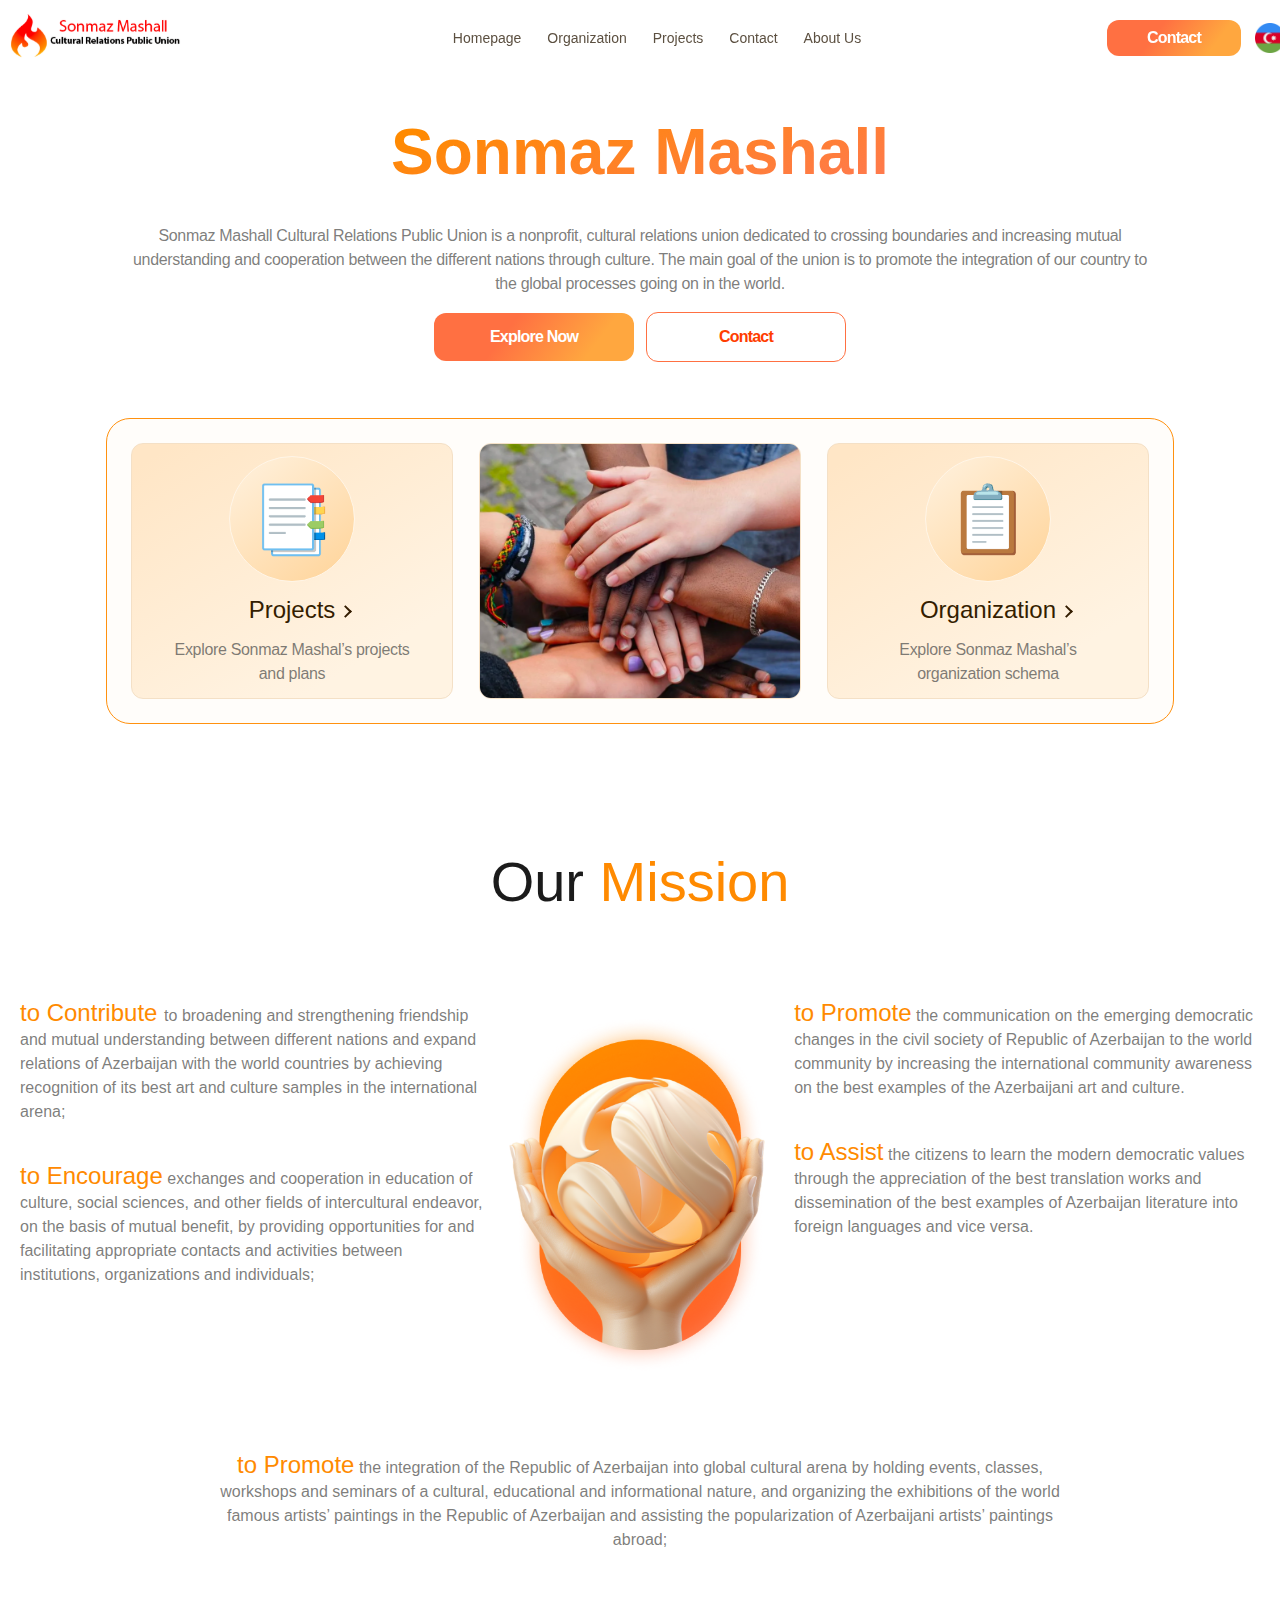
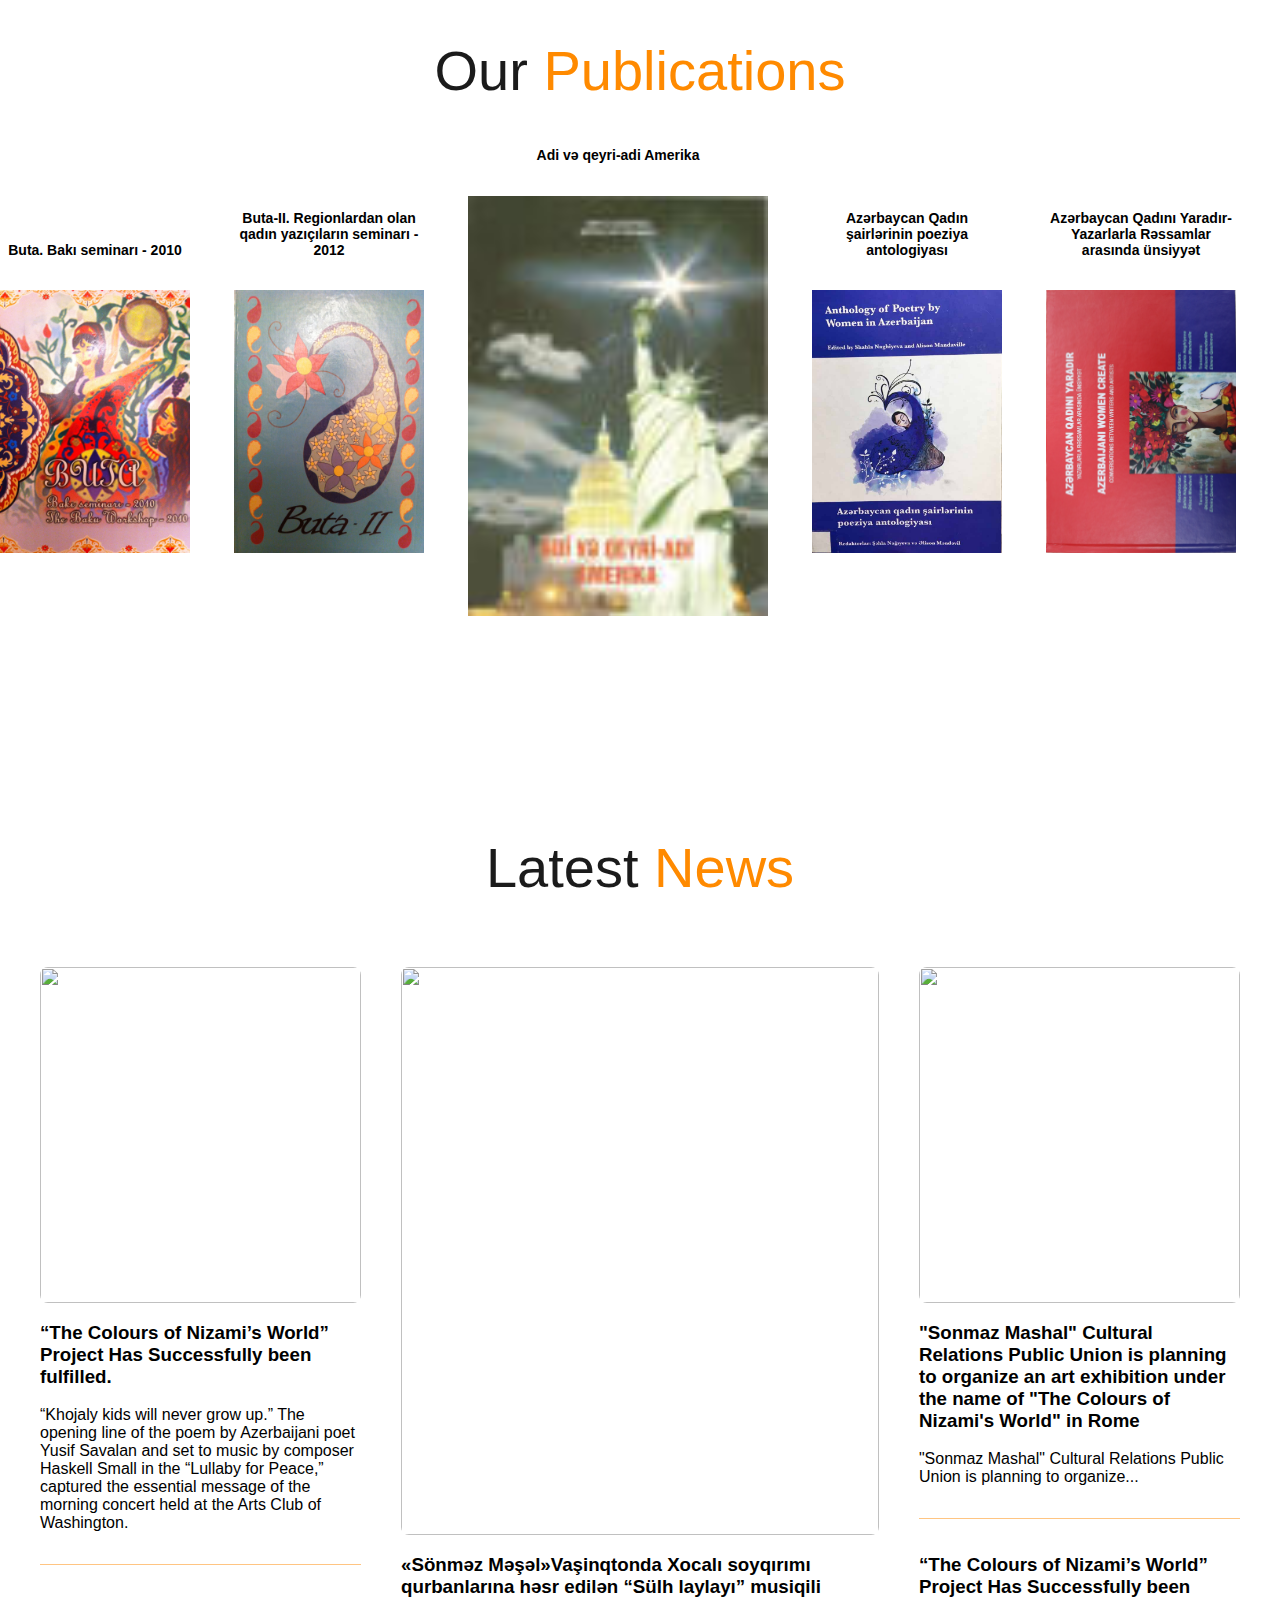
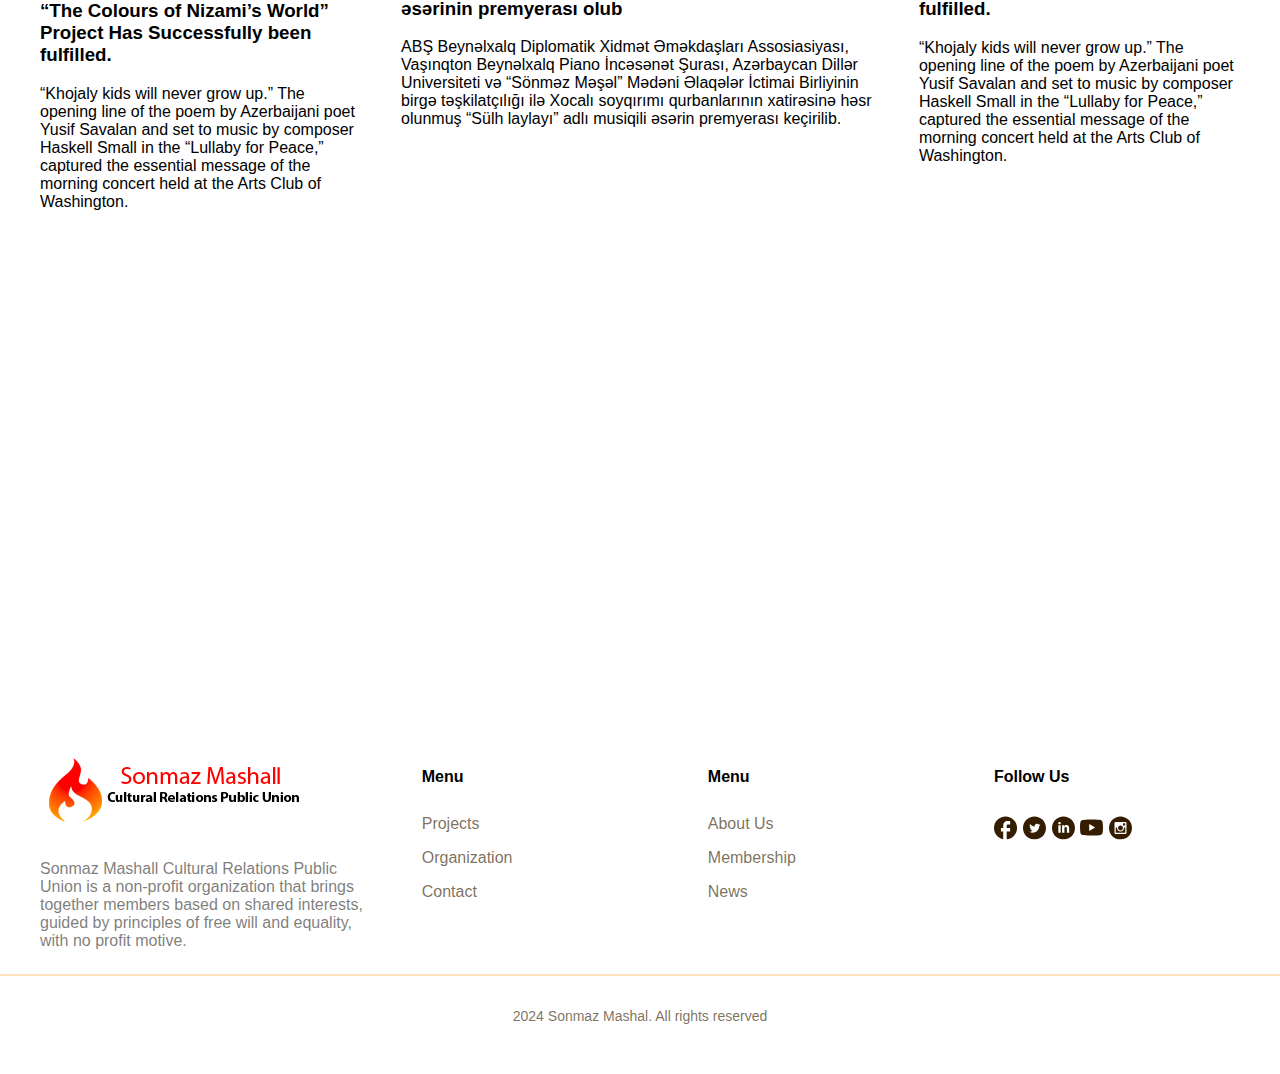
==== commit 8834aec5: "save all php sections" ====
--- a/index.html
+++ b/index.html
@@ -5,13 +5,13 @@
     <meta http-equiv="X-UA-Compatible" content="IE=edge" />
     <meta name="viewport" content="width=device-width, initial-scale=1.0" />
     <title>Sonmaz Mashall</title>
-    <link rel="stylesheet" href="/sass/style.css" />
+    <link rel="stylesheet" href="/sass/style-v2.css" />
     <link rel="stylesheet" href="/sass/media-style.css" />
   </head>
   <body>
-    <header class="sticky-navbar">
-      <nav>
-        <button class="menu-btn"><img src="./img/menuIcon.svg" alt=""></button>
+    <header>
+      <nav id="menu">
+        <button class="menu-btn" id="menu-btn"><img src="./img/menuIcon.svg" alt=""></button>
         <img src="./img/logo.svg" alt="" />
         <ul>
           <li><a href="#">Homepage</a></li>
@@ -21,7 +21,7 @@
           <li><a href="#About">About Us</a></li>
         </ul>
         <div class="buttons">
-          <button class="orangeBtn">Contact</button>
+          <a href="#" class="orangeBtn">Contact</a>
           <a href="#" class="lang"><img src="./img/azerbaijan.png" alt="" /></a>
         </div>
       </nav>
@@ -366,6 +366,7 @@
       <hr class="divider" />
       <p class="copyright">2024 Sonmaz Mashal. All rights reserved</p>
     </footer>
-    <!-- <script src="./js/main.js"></script> -->
+    <script src="./js/jquery.js"></script>
+    <script src="./js/newScripts.js"></script>
   </body>
 </html>
--- a/sass/style-v2.css
+++ b/sass/style-v2.css
@@ -0,0 +1,665 @@
+ul {
+  list-style: none;
+  padding: 0;
+}
+
+a {
+  text-decoration: none;
+  color: unset;
+}
+
+.orangeBtn {
+  padding: 6px 40px;
+  border: none;
+  border-radius: 12px;
+  background: linear-gradient(127deg, #ff7042 36.5%, #ffa73f 78.55%);
+  color: #fff;
+  text-align: center;
+  font-size: 16px;
+  font-style: normal;
+  font-weight: 600;
+  line-height: 24px;
+  /* 150% */
+  letter-spacing: -0.8px;
+}
+
+header {
+  position: fixed;
+  top: 0;
+  right: 0;
+  left: 0;
+  z-index: 4;
+  padding: 10px;
+  width: 100%;
+}
+
+header.sticky-navbar {
+  position: fixed;
+  background-image: linear-gradient(167deg, #fff7ed 9.35%, #ffe8cb 90.7%);
+  -webkit-box-shadow: 5px 3px 14px 2px #ebe2d8b8;
+          box-shadow: 5px 3px 14px 2px #ebe2d8b8;
+}
+
+header nav {
+  display: -webkit-box;
+  display: -ms-flexbox;
+  display: flex;
+  -webkit-box-pack: justify;
+      -ms-flex-pack: justify;
+          justify-content: space-between;
+  -webkit-box-align: center;
+      -ms-flex-align: center;
+          align-items: center;
+  max-width: 1280px;
+  margin: auto;
+}
+
+header nav ul {
+  display: -webkit-box;
+  display: -ms-flexbox;
+  display: flex;
+  display: none;
+}
+
+header nav ul li {
+  margin: 5px;
+}
+
+header nav ul li a {
+  color: #5c5041;
+  font-family: Arial, Helvetica, sans-serif;
+  font-size: 14px;
+  padding: 0px;
+  margin: 8px;
+  font-style: normal;
+  font-weight: 400;
+  line-height: 24px;
+}
+
+header nav .buttons {
+  display: -webkit-box;
+  display: -ms-flexbox;
+  display: flex;
+}
+
+header nav .buttons .lang {
+  display: -webkit-box;
+  display: -ms-flexbox;
+  display: flex;
+  -webkit-box-align: center;
+      -ms-flex-align: center;
+          align-items: center;
+}
+
+header nav .buttons .lang img {
+  width: 30px;
+  margin-left: 14px;
+}
+
+body {
+  margin: 0;
+  scroll-behavior: smooth;
+}
+
+body * {
+  font-family: Arial, Helvetica, sans-serif;
+}
+
+body section {
+  overflow: hidden;
+}
+
+body .container {
+  max-width: 1240px;
+  margin: auto;
+}
+
+body .container h2 {
+  text-align: center;
+  color: #ff8a00;
+  font-size: 56px;
+  font-weight: 500;
+  line-height: 64px;
+}
+
+body .container h2 span {
+  color: #1b1b1b;
+}
+
+#banner {
+  padding: 80px 0;
+  background-image: url(../images/bannerBg.png);
+  background-size: cover;
+}
+
+#banner .container {
+  display: -webkit-box;
+  display: -ms-flexbox;
+  display: flex;
+  -webkit-box-orient: vertical;
+  -webkit-box-direction: normal;
+      -ms-flex-direction: column;
+          flex-direction: column;
+  -webkit-box-align: center;
+      -ms-flex-align: center;
+          align-items: center;
+}
+
+#banner .container h2 {
+  text-align: center;
+  font-family: Arial, Helvetica, sans-serif;
+  font-size: 64px;
+  font-weight: 600;
+  background: linear-gradient(164deg, #ff8a00 9.49%, rgba(255, 61, 0, 0.69) 97.63%);
+  background-clip: text;
+  -webkit-background-clip: text;
+  -webkit-text-fill-color: transparent;
+  position: relative;
+  display: inline-block;
+  margin: 40px 0 24px;
+}
+
+#banner .container h2::after {
+  content: "";
+  position: absolute;
+  top: -17px;
+  right: -30px;
+  width: 50px;
+  height: 50px;
+  background-size: contain;
+  background-repeat: no-repeat;
+  background-image: url(../images/titleIndex.svg);
+}
+
+#banner .container p {
+  color: rgba(84, 83, 81, 0.75);
+  font-family: Arial, Helvetica, sans-serif;
+  text-align: center;
+  font-size: 16px;
+  font-style: normal;
+  font-weight: 400;
+  line-height: 24px;
+  /* 150% */
+  letter-spacing: -0.32px;
+  max-width: 1020px;
+}
+
+#banner .container .buttons {
+  display: -webkit-box;
+  display: -ms-flexbox;
+  display: flex;
+  -webkit-box-pack: center;
+      -ms-flex-pack: center;
+          justify-content: center;
+  -webkit-box-align: center;
+      -ms-flex-align: center;
+          align-items: center;
+}
+
+#banner .container .buttons button {
+  width: 200px;
+  border: none;
+  padding: 12px 40px;
+  border-radius: 12px;
+  text-align: center;
+  font-family: Arial, Helvetica, sans-serif;
+  font-size: 16px;
+  font-style: normal;
+  font-weight: 600;
+  line-height: 24px;
+  letter-spacing: -0.8px;
+}
+
+#banner .container .buttons button.explore-btn {
+  margin-right: 12px;
+  color: #fff;
+  background: linear-gradient(127deg, #ff7042 36.5%, #ffa73f 78.55%);
+}
+
+#banner .container .buttons button.contact-btn {
+  background-color: #fff;
+  color: #ff3d00;
+  border: 1px solid #ff7042;
+}
+
+#banner .container .buttons button:hover {
+  cursor: pointer;
+  color: #fff;
+  background: linear-gradient(127deg, #ff5016 36.5%, #ff9514 78.55%);
+  -webkit-transition: 0.3s;
+  transition: 0.3s;
+}
+
+#banner .container .more-details {
+  margin-top: 56px;
+  display: -webkit-box;
+  display: -ms-flexbox;
+  display: flex;
+  -webkit-box-pack: center;
+      -ms-flex-pack: center;
+          justify-content: center;
+  max-width: 1060px;
+  padding: 11px;
+  border-radius: 24px;
+  border: 1px solid #ff910f;
+  background: #fffdfa;
+}
+
+#banner .container .more-details .detail-item {
+  overflow: hidden;
+  display: -webkit-box;
+  display: -ms-flexbox;
+  display: flex;
+  -webkit-box-orient: vertical;
+  -webkit-box-direction: normal;
+      -ms-flex-direction: column;
+          flex-direction: column;
+  -webkit-box-align: center;
+      -ms-flex-align: center;
+          align-items: center;
+  margin: 13px;
+  font-size: 60px;
+  width: 320px;
+  border-radius: 12px;
+  border: 1px solid #f4e0c6;
+  background: linear-gradient(149deg, #ffe6c6 5.58%, #fff3e2 79.53%);
+}
+
+#banner .container .more-details .detail-item .icon {
+  width: 124px;
+  height: 124px;
+  display: -webkit-box;
+  display: -ms-flexbox;
+  display: flex;
+  -webkit-box-align: center;
+      -ms-flex-align: center;
+          align-items: center;
+  -webkit-box-pack: center;
+      -ms-flex-pack: center;
+          justify-content: center;
+  border-radius: 100px;
+  border: 1px solid #fff5e7;
+  background: linear-gradient(141deg, #ffedd4 15.8%, #ffd8a3 84.41%);
+  font-size: 66px;
+  line-height: 88px;
+  margin: 12px 0;
+}
+
+#banner .container .more-details .detail-item span {
+  color: #341d00;
+  font-size: 24px;
+  font-weight: 500;
+  line-height: 32px;
+  position: relative;
+}
+
+#banner .container .more-details .detail-item span::after {
+  content: "";
+  height: 7px;
+  width: 7px;
+  border-top: 2px solid #341d00;
+  border-right: 2px solid #341d00;
+  -webkit-transform: rotate(45deg);
+          transform: rotate(45deg);
+  position: absolute;
+  right: -15px;
+  top: 13px;
+}
+
+#banner .container .more-details .detail-item p {
+  width: 80%;
+  margin: 12px auto;
+}
+
+#banner .container .more-details .detail-item img {
+  width: 100%;
+  height: 100%;
+  -o-object-fit: cover;
+     object-fit: cover;
+}
+
+#mission .missions {
+  display: -webkit-box;
+  display: -ms-flexbox;
+  display: flex;
+  -webkit-box-orient: vertical;
+  -webkit-box-direction: normal;
+      -ms-flex-direction: column;
+          flex-direction: column;
+  -webkit-box-align: center;
+      -ms-flex-align: center;
+          align-items: center;
+}
+
+#mission .missions .row {
+  display: -webkit-box;
+  display: -ms-flexbox;
+  display: flex;
+}
+
+#mission .missions .row .col.center .mission-item {
+  display: -webkit-box;
+  display: -ms-flexbox;
+  display: flex;
+  -webkit-box-align: center;
+      -ms-flex-align: center;
+          align-items: center;
+  -webkit-box-pack: center;
+      -ms-flex-pack: center;
+          justify-content: center;
+}
+
+#mission .missions .mission-item {
+  max-width: 854px;
+  color: #545351bf;
+  font-size: 16px;
+  line-height: 24px;
+  margin: 40px 0;
+}
+
+#mission .missions .mission-item.center {
+  text-align: center;
+}
+
+#mission .missions .mission-item span {
+  color: #ff8a00;
+  font-size: 24px;
+  font-style: normal;
+  font-weight: 500;
+}
+
+#mission .missions .mission-item img {
+  width: 120%;
+}
+
+#publications {
+  margin-bottom: 70px;
+}
+
+#publications .container {
+  max-width: 100%;
+}
+
+#publications .container ul {
+  display: -webkit-box;
+  display: -ms-flexbox;
+  display: flex;
+  -webkit-box-align: center;
+      -ms-flex-align: center;
+          align-items: center;
+  -webkit-box-pack: center;
+      -ms-flex-pack: center;
+          justify-content: center;
+  width: 100%;
+  padding: 0;
+  margin: 0;
+}
+
+#publications .container ul .otherBooks {
+  display: -webkit-box;
+  display: -ms-flexbox;
+  display: flex;
+  -webkit-box-align: end;
+      -ms-flex-align: end;
+          align-items: flex-end;
+}
+
+#publications .container li {
+  display: inline-block;
+  margin-right: 44px;
+  width: 190px;
+  overflow: hidden;
+}
+
+#publications .container li img {
+  width: 100%;
+  height: 263px;
+}
+
+#publications .container li.activeBook {
+  width: 320px !important;
+  position: relative;
+  overflow: unset;
+}
+
+#publications .container li.activeBook::after {
+  content: url(../images/bookHandler.png);
+  position: absolute;
+  z-index: -2;
+  bottom: -200px;
+  left: 50%;
+  -webkit-transform: translateX(-50%);
+          transform: translateX(-50%);
+  width: 1186.016px;
+}
+
+#publications .container li.activeBook img {
+  height: auto;
+}
+
+#publications .owl-stage {
+  display: -webkit-box;
+  display: -ms-flexbox;
+  display: flex;
+}
+
+#publications .owl-stage div.owl-item {
+  display: -webkit-box;
+  display: -ms-flexbox;
+  display: flex;
+  -webkit-box-orient: vertical;
+  -webkit-box-direction: normal;
+      -ms-flex-direction: column;
+          flex-direction: column;
+  -webkit-box-pack: end;
+      -ms-flex-pack: end;
+          justify-content: flex-end;
+}
+
+#publications .owl-stage div.owl-item img {
+  width: 130px;
+  height: 170px;
+}
+
+#publications .owl-stage div.owl-item.activeBook img {
+  width: 350px !important;
+  height: auto;
+}
+
+#publications h6 {
+  font-size: 14px;
+  margin-top: -2px;
+  text-align: center;
+}
+
+#latest-news {
+  padding-top: 100px;
+}
+
+#latest-news .container .news-block {
+  display: -webkit-box;
+  display: -ms-flexbox;
+  display: flex;
+  -webkit-box-pack: justify;
+      -ms-flex-pack: justify;
+          justify-content: space-between;
+}
+
+#latest-news .container .news-block > div {
+  margin: 20px;
+}
+
+#latest-news .container .news-block .news-item {
+  display: inline-block;
+}
+
+#latest-news .container .news-block .news-item .img-box {
+  border-radius: 8px;
+  width: 100%;
+  overflow: hidden;
+}
+
+#latest-news .container .news-block .news-item .img-box img {
+  width: 100%;
+  height: 100%;
+  -o-object-fit: cover;
+     object-fit: cover;
+}
+
+#latest-news .container .news-block .side-block {
+  width: 344px;
+}
+
+#latest-news .container .news-block .side-block .img-box {
+  height: 336px;
+}
+
+#latest-news .container .news-block .center-block {
+  width: 512px;
+}
+
+#latest-news .container .news-block .center-block .img-box {
+  height: 568px;
+}
+
+#latest-news .container .news-block .divider {
+  margin: 16px 0;
+  border: none;
+  border-bottom: 1px solid #ffc582;
+}
+
+#projects {
+  padding: 30px;
+}
+
+#projects h2 {
+  font-family: Arial, Helvetica, sans-serif;
+  font-size: 48px;
+  font-weight: 600;
+  background: linear-gradient(164deg, #ff8a00 9.49%, rgba(255, 61, 0, 0.69) 97.63%);
+  background-clip: text;
+  -webkit-background-clip: text;
+  -webkit-text-fill-color: transparent;
+  text-align: center;
+}
+
+#projects .container {
+  display: -webkit-box;
+  display: -ms-flexbox;
+  display: flex;
+  -ms-flex-wrap: wrap;
+      flex-wrap: wrap;
+  -webkit-box-pack: center;
+      -ms-flex-pack: center;
+          justify-content: center;
+}
+
+#projects .container .card {
+  width: 40%;
+  margin: 20px;
+  padding: 23px;
+  border-radius: 8px;
+  border: 1px solid #ffba6d;
+  background: linear-gradient(161deg, rgba(255, 217, 171, 0.14) 15.55%, rgba(255, 209, 154, 0.25) 96.59%);
+  -webkit-backdrop-filter: blur(12.5px);
+          backdrop-filter: blur(12.5px);
+}
+
+#projects .container .card h3 {
+  color: rgba(2, 7, 13, 0.9);
+  font-family: Arial, Helvetica, sans-serif;
+  font-size: 24px;
+  font-style: normal;
+  font-weight: 500;
+  letter-spacing: -1.2px;
+}
+
+#projects .container .card p {
+  overflow: hidden;
+  color: rgba(4, 24, 47, 0.45);
+  text-overflow: ellipsis;
+  font-family: Arial, Helvetica, sans-serif;
+  font-size: 16px;
+  font-style: normal;
+  font-weight: 400;
+  line-height: 24px;
+  /* 150% */
+  letter-spacing: -0.32px;
+}
+
+#projects .container .card .show-more {
+  display: -webkit-box;
+  display: -ms-flexbox;
+  display: flex;
+  -webkit-box-pack: end;
+      -ms-flex-pack: end;
+          justify-content: flex-end;
+}
+
+#projects .container .card .show-more a {
+  color: #ff8a00;
+  font-family: Arial, Helvetica, sans-serif;
+  font-size: 16px;
+  font-style: normal;
+  font-weight: 600;
+  line-height: 24px;
+  /* 150% */
+  letter-spacing: -0.32px;
+}
+
+footer {
+  padding-top: 500px;
+  padding-bottom: 50px;
+  width: 100%;
+  background-image: url(../images/footerBg.png);
+  background-size: cover;
+  background-repeat: no-repeat;
+  background-position: center;
+}
+
+footer .container {
+  display: -webkit-box;
+  display: -ms-flexbox;
+  display: flex;
+  -webkit-box-align: start;
+      -ms-flex-align: start;
+          align-items: flex-start;
+  -webkit-box-pack: justify;
+      -ms-flex-pack: justify;
+          justify-content: space-between;
+}
+
+footer .container > div {
+  width: 23%;
+  margin: 0 20px;
+}
+
+footer .container > div a {
+  color: rgba(52, 29, 0, 0.65);
+  font-size: 16px;
+  margin: 8px 0;
+  display: inline-block;
+}
+
+footer .container > div:first-child {
+  width: 31%;
+  margin-right: 30px;
+}
+
+footer .container > div:first-child p {
+  color: rgba(84, 83, 81, 0.75);
+  font-size: 16px;
+}
+
+footer .divider {
+  border: 0.5px solid rgba(255, 138, 0, 0.25);
+}
+
+footer p.copyright {
+  margin: 0;
+  margin-top: 32px;
+  color: rgba(52, 29, 0, 0.65);
+  font-size: 14px;
+  text-align: center;
+}
+/*# sourceMappingURL=style-v2.css.map */--- a/sass/media-style.css
+++ b/sass/media-style.css
@@ -9,12 +9,15 @@
     display: none;
   }
   header nav ul {
+    display: -webkit-box;
+    display: -ms-flexbox;
     display: flex;
   }
   header nav .buttons .orangeBtn {
     display: inline-block;
   }
 }
+
 @media (max-width: 1200px) {
   body .container h2 {
     margin: 20px 0;
@@ -25,6 +28,7 @@
     padding: 5px;
   }
   header nav {
+    position: relative;
     width: 100%;
   }
   header nav .menu-btn {
@@ -34,25 +38,75 @@
   header nav ul {
     display: none;
   }
-  header nav ul.show-menu {
-    display: flex;
-    flex-direction: column;
-  }
   header nav .buttons {
+    display: -webkit-box;
+    display: -ms-flexbox;
     display: flex;
   }
   header nav .buttons .orangeBtn {
     display: none;
   }
   header nav .buttons .lang {
-    display: flex;
-    align-items: center;
+    display: -webkit-box;
+    display: -ms-flexbox;
+    display: flex;
+    -webkit-box-align: center;
+        -ms-flex-align: center;
+            align-items: center;
     margin-right: 15px;
   }
   header nav .buttons .lang img {
     width: 30px;
     margin-left: 14px;
   }
+  header nav.show-menu .menu-btn {
+    position: relative;
+    z-index: 3;
+    height: 35px;
+    width: 35px;
+  }
+  header nav.show-menu .menu-btn img {
+    visibility: hidden;
+  }
+  header nav.show-menu .menu-btn::after, header nav.show-menu .menu-btn::before {
+    content: '';
+    display: inline-block;
+    position: absolute;
+    height: 20px;
+    width: 2px;
+    background-color: #ff8a00;
+  }
+  header nav.show-menu .menu-btn::after {
+    -webkit-transform: rotateZ(45deg);
+            transform: rotateZ(45deg);
+    left: 17px;
+  }
+  header nav.show-menu .menu-btn::before {
+    -webkit-transform: rotateZ(-45deg);
+            transform: rotateZ(-45deg);
+    right: 16px;
+  }
+  header nav.show-menu ul {
+    display: -webkit-box;
+    display: -ms-flexbox;
+    display: flex;
+    -webkit-box-orient: vertical;
+    -webkit-box-direction: normal;
+        -ms-flex-direction: column;
+            flex-direction: column;
+    -webkit-box-align: end;
+        -ms-flex-align: end;
+            align-items: flex-end;
+    position: absolute;
+    top: 0;
+    left: 0;
+    right: 0;
+    background-image: linear-gradient(167deg, #fff7ed 9.35%, #ffe8cb 90.7%);
+    margin: 0;
+  }
+  header nav.show-menu ul li a {
+    padding: 24px;
+  }
   #banner .container h2 {
     font-size: 48px;
   }
@@ -64,25 +118,41 @@
     width: 180px;
   }
   #banner .container .more-details {
-    flex-direction: column;
+    -webkit-box-orient: vertical;
+    -webkit-box-direction: normal;
+        -ms-flex-direction: column;
+            flex-direction: column;
   }
   #mission .missions {
-    display: flex;
-    flex-direction: column;
-    align-items: center;
+    display: -webkit-box;
+    display: -ms-flexbox;
+    display: flex;
+    -webkit-box-orient: vertical;
+    -webkit-box-direction: normal;
+        -ms-flex-direction: column;
+            flex-direction: column;
+    -webkit-box-align: center;
+        -ms-flex-align: center;
+            align-items: center;
   }
   #mission .missions .row {
-    display: flex;
-    flex-direction: column;
+    display: -webkit-box;
+    display: -ms-flexbox;
+    display: flex;
+    -webkit-box-orient: vertical;
+    -webkit-box-direction: normal;
+        -ms-flex-direction: column;
+            flex-direction: column;
   }
   #mission .missions .row .col.center {
     position: absolute;
     z-index: -3;
     opacity: 0.4;
+    width: 100%;
   }
   #mission .missions .mission-item {
     max-width: 854px;
-    color: rgba(84, 83, 81, 0.7490196078);
+    color: #545351bf;
     font-size: 16px;
     line-height: 24px;
     margin: 0;
@@ -107,10 +177,16 @@
     max-width: 100%;
   }
   #publications .container ul {
-    flex-direction: column;
+    -webkit-box-orient: vertical;
+    -webkit-box-direction: normal;
+        -ms-flex-direction: column;
+            flex-direction: column;
   }
   #publications .container ul li {
-    flex-direction: column;
+    -webkit-box-orient: vertical;
+    -webkit-box-direction: normal;
+        -ms-flex-direction: column;
+            flex-direction: column;
     margin-right: 0;
     margin-bottom: 30px;
   }
@@ -124,16 +200,30 @@
     display: none;
   }
   #publications .container ul .otherBooks {
-    align-items: center;
-    flex-direction: column;
+    -webkit-box-align: center;
+        -ms-flex-align: center;
+            align-items: center;
+    -webkit-box-orient: vertical;
+    -webkit-box-direction: normal;
+        -ms-flex-direction: column;
+            flex-direction: column;
   }
   #publications .owl-stage {
+    display: -webkit-box;
+    display: -ms-flexbox;
     display: flex;
   }
   #publications .owl-stage div.owl-item {
-    display: flex;
-    flex-direction: column;
-    justify-content: flex-end;
+    display: -webkit-box;
+    display: -ms-flexbox;
+    display: flex;
+    -webkit-box-orient: vertical;
+    -webkit-box-direction: normal;
+        -ms-flex-direction: column;
+            flex-direction: column;
+    -webkit-box-pack: end;
+        -ms-flex-pack: end;
+            justify-content: flex-end;
   }
   #publications .owl-stage div.owl-item img {
     width: 130px;
@@ -152,8 +242,13 @@
     padding-top: 30px;
   }
   #latest-news .container .news-block {
-    flex-direction: column;
-    align-items: center;
+    -webkit-box-orient: vertical;
+    -webkit-box-direction: normal;
+        -ms-flex-direction: column;
+            flex-direction: column;
+    -webkit-box-align: center;
+        -ms-flex-align: center;
+            align-items: center;
   }
   #latest-news .container .news-block .center-block {
     width: 344px;
@@ -175,9 +270,14 @@
     text-align: center;
   }
   #projects .container {
-    display: flex;
-    flex-wrap: wrap;
-    justify-content: center;
+    display: -webkit-box;
+    display: -ms-flexbox;
+    display: flex;
+    -ms-flex-wrap: wrap;
+        flex-wrap: wrap;
+    -webkit-box-pack: center;
+        -ms-flex-pack: center;
+            justify-content: center;
   }
   #projects .container .card {
     width: 40%;
@@ -205,12 +305,17 @@
     font-size: 16px;
     font-style: normal;
     font-weight: 400;
-    line-height: 24px; /* 150% */
+    line-height: 24px;
+    /* 150% */
     letter-spacing: -0.32px;
   }
   #projects .container .card .show-more {
-    display: flex;
-    justify-content: flex-end;
+    display: -webkit-box;
+    display: -ms-flexbox;
+    display: flex;
+    -webkit-box-pack: end;
+        -ms-flex-pack: end;
+            justify-content: flex-end;
   }
   #projects .container .card .show-more a {
     color: #ff8a00;
@@ -218,14 +323,18 @@
     font-size: 16px;
     font-style: normal;
     font-weight: 600;
-    line-height: 24px; /* 150% */
+    line-height: 24px;
+    /* 150% */
     letter-spacing: -0.32px;
   }
   footer {
     padding-top: 100px;
   }
   footer .container {
-    flex-direction: column;
+    -webkit-box-orient: vertical;
+    -webkit-box-direction: normal;
+        -ms-flex-direction: column;
+            flex-direction: column;
   }
   footer .container > div {
     width: 80%;
@@ -237,8 +346,10 @@
     width: 45%;
   }
 }
+
 @media screen and (max-width: 376px) {
   #banner .container h2::after {
     right: 10px;
   }
-}/*# sourceMappingURL=media-style.css.map */+}
+/*# sourceMappingURL=media-style.css.map */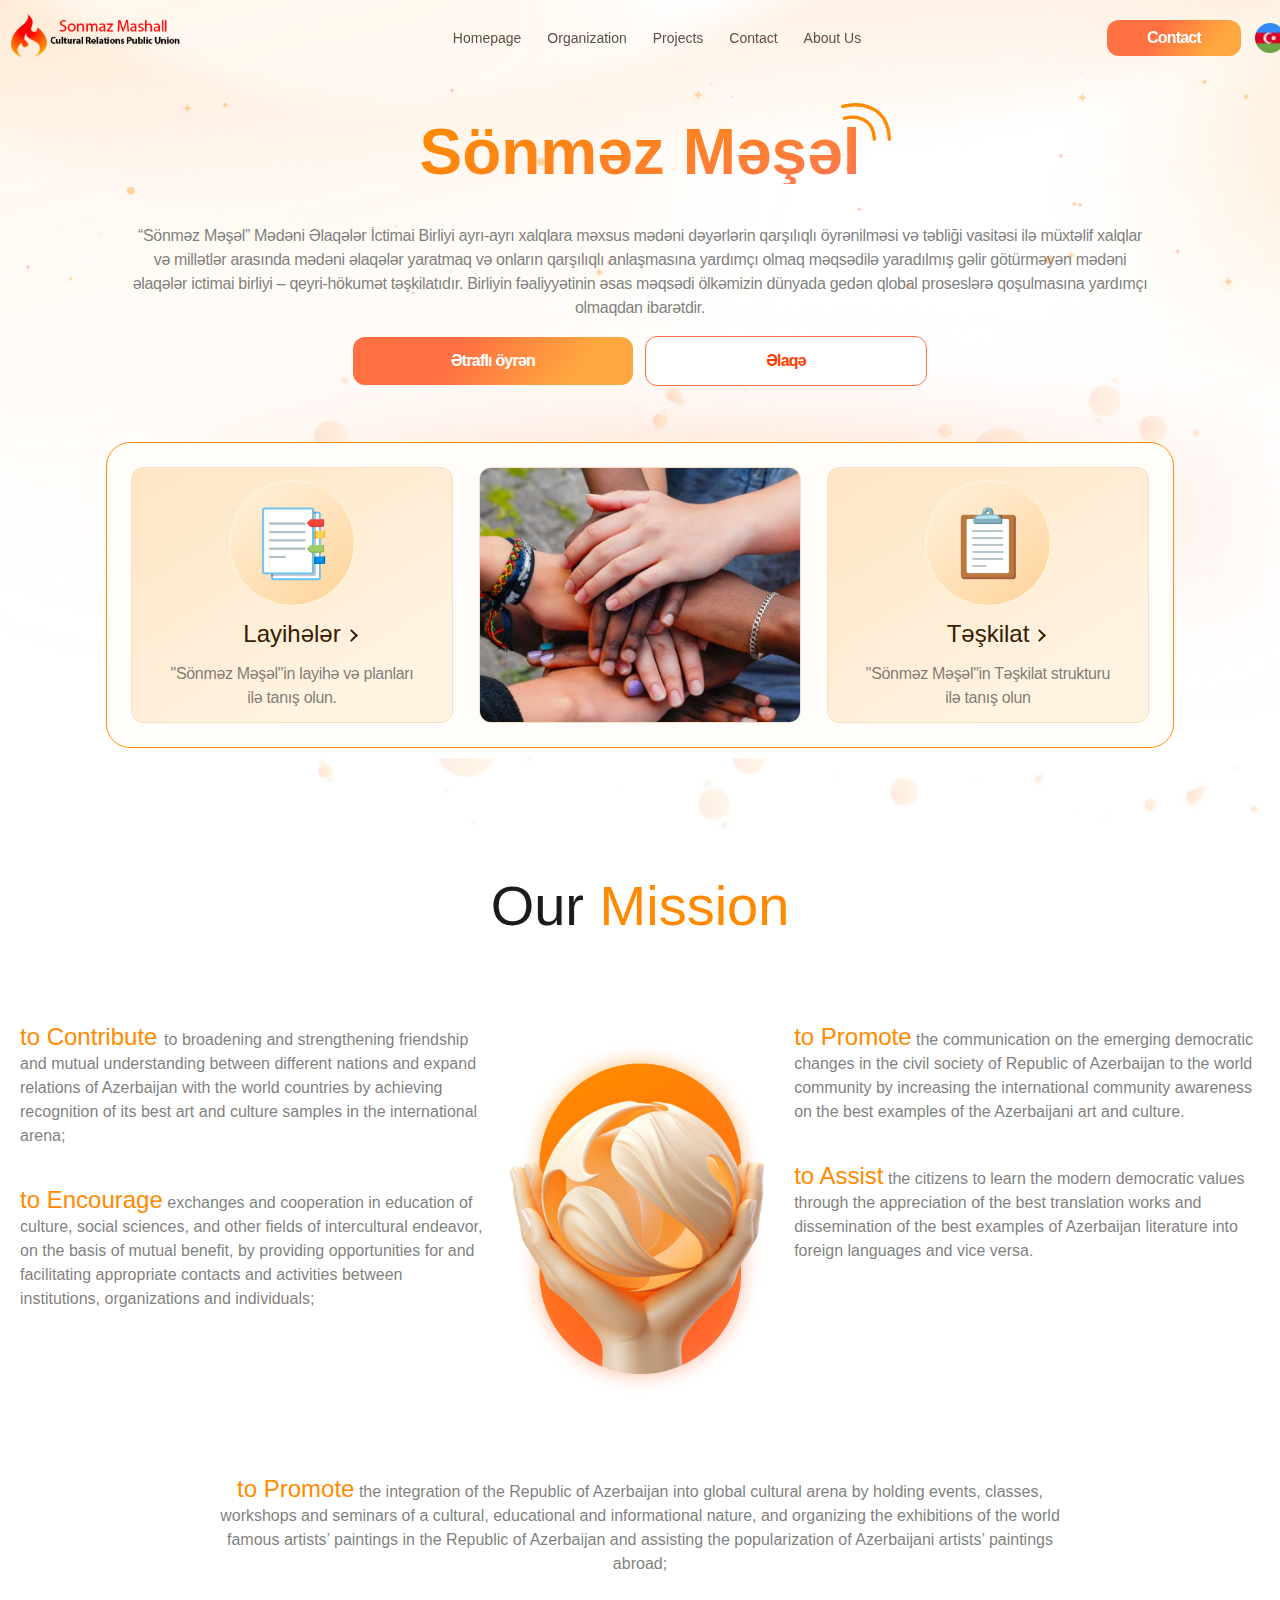
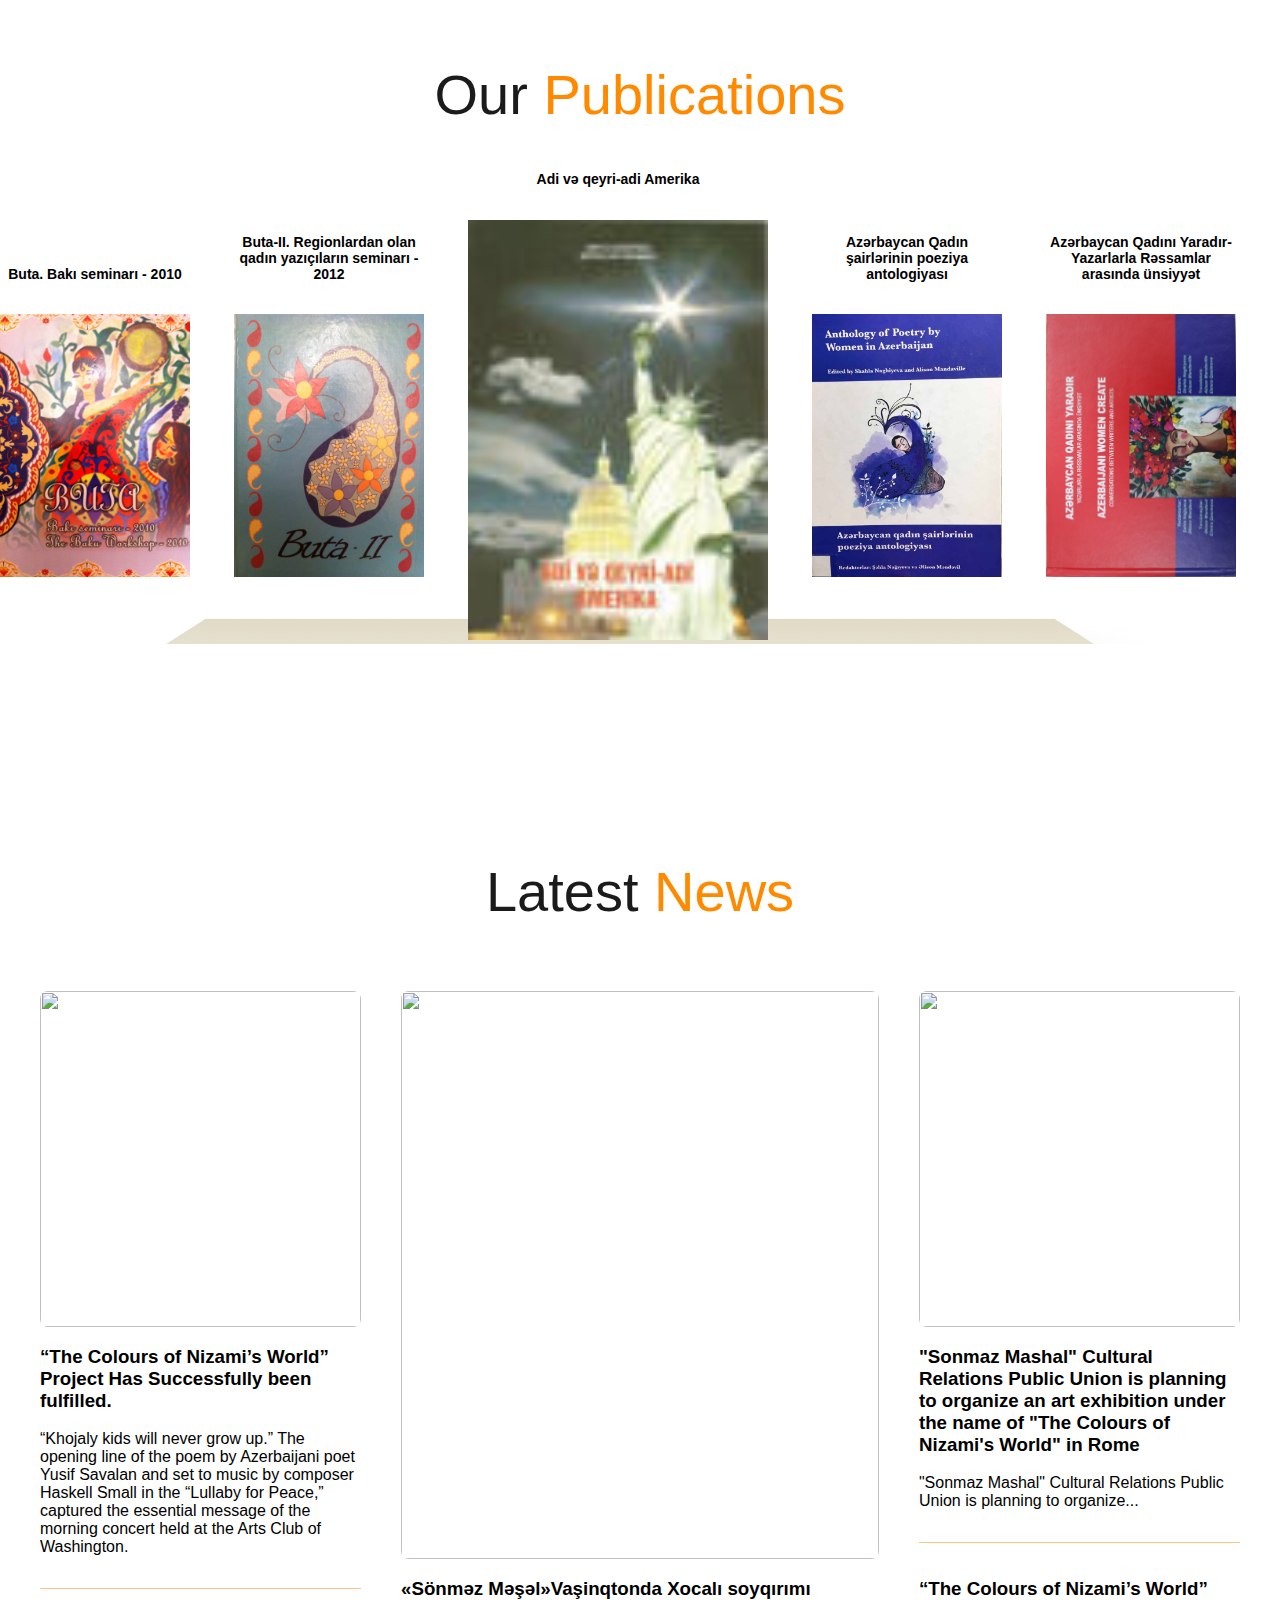
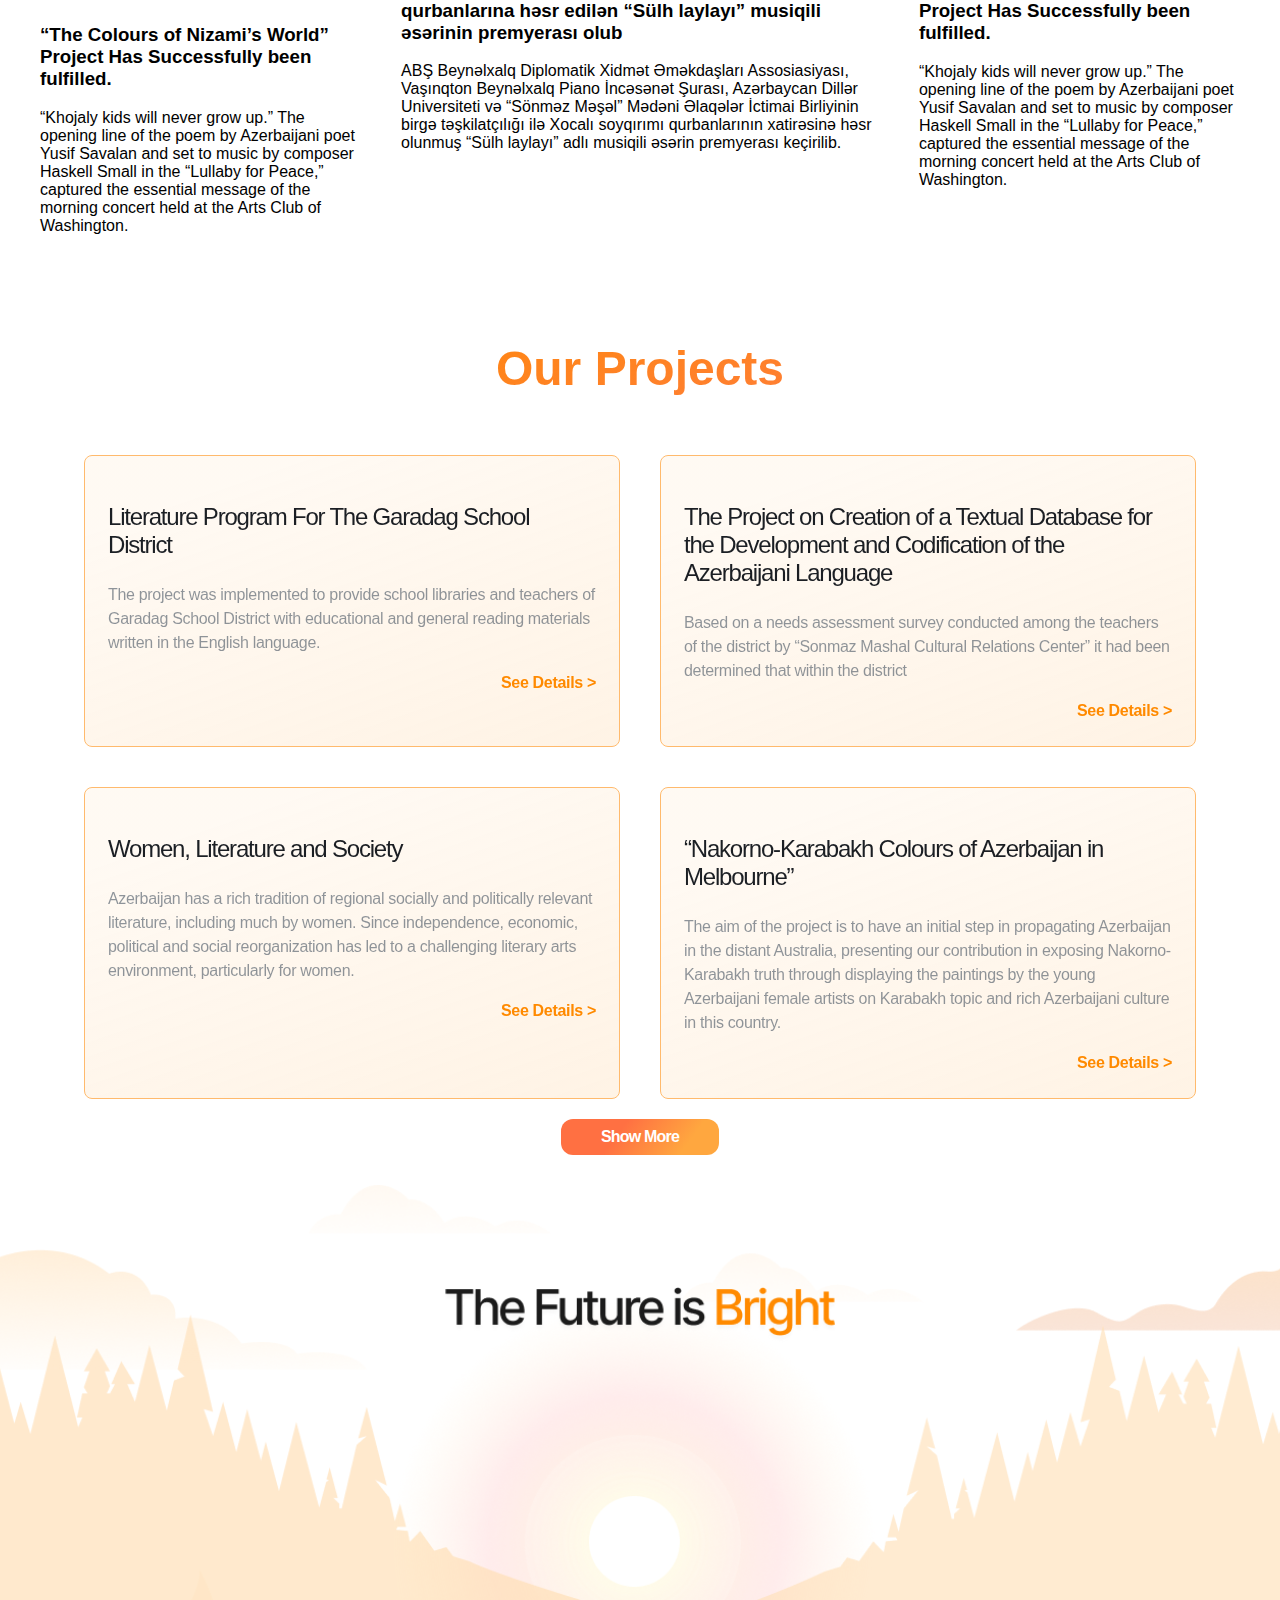
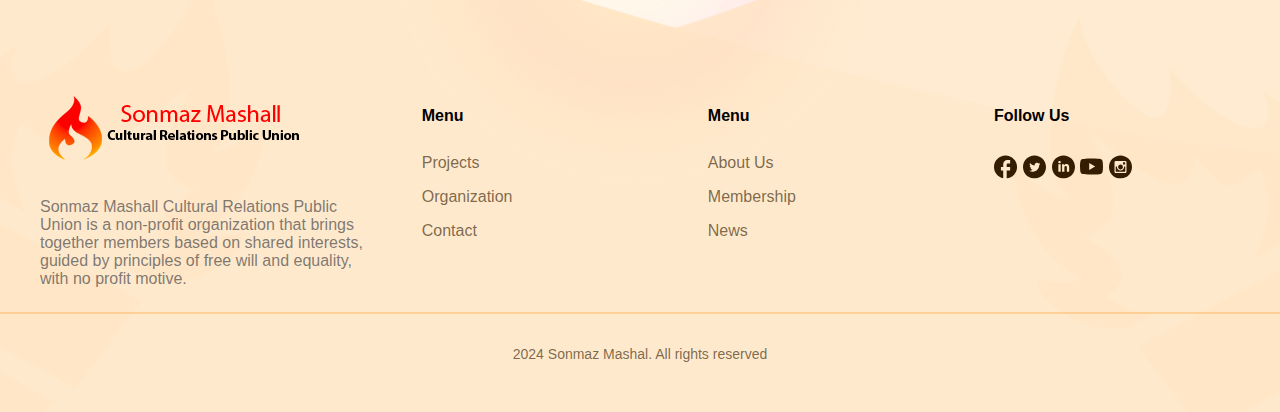
==== commit 4daba557: "save last version" ====
--- a/index.html
+++ b/index.html
@@ -11,8 +11,8 @@
   <body>
     <header>
       <nav id="menu">
-        <button class="menu-btn" id="menu-btn"><img src="./img/menuIcon.svg" alt=""></button>
-        <img src="./img/logo.svg" alt="" />
+        <button class="menu-btn" id="menu-btn"><img src="images//menuIcon.svg" alt=""></button>
+        <img src="images//logo.svg" alt="" />
         <ul>
           <li><a href="#">Homepage</a></li>
           <li><a href="#Organization">Organization</a></li>
@@ -22,43 +22,38 @@
         </ul>
         <div class="buttons">
           <a href="#" class="orangeBtn">Contact</a>
-          <a href="#" class="lang"><img src="./img/azerbaijan.png" alt="" /></a>
+          <a href="#" class="lang"><img src="images//azerbaijan.png" alt="" /></a>
         </div>
       </nav>
     </header>
     <main>
-      <section id="banner">
-        <div class="container">
-          <h2>Sonmaz Mashall</h2>
-          <p>
-            Sonmaz Mashall Cultural Relations Public Union is a nonprofit,
-            cultural relations union dedicated to crossing boundaries and
-            increasing mutual understanding and cooperation between the
-            different nations through culture. The main goal of the union is to
-            promote the integration of our country to the global processes going
-            on in the world.
-          </p>
-          <div class="buttons">
-            <button class="explore-btn">Explore Now</button>
-            <button class="contact-btn">Contact</button>
-          </div>
-          <div class="more-details">
-            <a href="./projects.html" class="detail-item">
-              <div class="icon">📑</div>
-              <span>Projects</span>
-              <p>Explore Sonmaz Mashal’s projects and plans</p>
-            </a>
-            <div class="detail-item">
-              <img src="./img/bannerThumbnail.png" alt="" />
-            </div>
-            <a href="./projects.html" class="detail-item">
-              <div class="icon">📋</div>
-              <span>Organization</span>
-              <p>Explore Sonmaz Mashal’s organization schema</p>
-            </a>
-          </div>
-        </div>
-      </section>
+     <section id="banner">
+	<div class="container">
+		<h2>Sönməz Məşəl</h2>
+		<p>
+			“Sönməz Məşəl” Mədəni Əlaqələr İctimai Birliyi ayrı-ayrı xalqlara məxsus mədəni dəyərlərin qarşılıqlı öyrənilməsi və təbliği vasitəsi ilə müxtəlif xalqlar və millətlər arasında mədəni əlaqələr yaratmaq və onların qarşılıqlı anlaşmasına yardımçı olmaq məqsədilə yaradılmış gəlir götürməyən mədəni əlaqələr ictimai birliyi – qeyri-hökumət təşkilatıdır. Birliyin fəaliyyətinin əsas məqsədi ölkəmizin dünyada gedən qlobal proseslərə qoşulmasına yardımçı olmaqdan ibarətdir.
+		</p>
+		<div class="buttons">
+			<a href="/Haqqimizda.php" class="explore-btn">Ətraflı öyrən</a>
+			<a href="/elaqe.php" class="contact-btn">Əlaqə</a>
+		</div>
+		<div class="more-details">
+			<a href="/layiheler.php" class="detail-item">
+				<div class="icon">📑</div>
+				<span>Layihələr</span>
+				<p>"Sönməz Məşəl"in layihə və planları ilə tanış olun.</p>
+			</a>
+			<div class="detail-item">
+				<img src="images/bannerThumbnail.png" alt="" />
+			</div>
+			<a href="/teshkilat.php" class="detail-item">
+				<div class="icon">📋</div>
+				<span>Təşkilat</span>
+				<p>"Sönməz Məşəl"in Təşkilat strukturu ilə tanış olun</p>
+			</a>
+		</div>
+	</div>
+</section>
       <section id="mission">
         <div class="container">
           <h2><span>Our</span> Mission</h2>
@@ -83,7 +78,7 @@
               </div>
               <div class="col center">
                 <div class="mission-item">
-                  <img src="./img/missionBg.png" alt="" />
+                  <img src="images//missionBg.png" alt="" />
                 </div>
               </div>
               <div class="col">
@@ -124,7 +119,7 @@
               <li>
                 <a href="http://sonmazmashal.com/fealiyyet/buta1.pdf">
                   <h6>Buta. Bakı seminarı - 2010</h6>
-                  <img src="./img/books/1.jpg" alt="" />
+                  <img src="images//books/1.jpg" alt="" />
                 </a>
               </li>
               <li>
@@ -132,21 +127,21 @@
                   <h6>
                     Buta-II. Regionlardan olan qadın yazıçıların seminarı - 2012
                   </h6>
-                  <img src="./img/books/2.jpg" alt="" />
+                  <img src="images//books/2.jpg" alt="" />
                 </a>
               </li>
             </div>
             <li class="activeBook">
               <a href="http://sonmazmashal.com/neshrlerimiz/AMERIKA.pdf">
                 <h6>Adi və qeyri-adi Amerika</h6>
-                <img src="./img/books/3.jpg" alt="" />
+                <img src="images//books/3.jpg" alt="" />
               </a>
             </li>
             <div class="otherBooks">
               <li>
                 <a href="http://sonmazmashal.com/neshrlerimiz/antology.pdf">
                   <h6>Azərbaycan Qadın şairlərinin poeziya antologiyası</h6>
-                  <img src="./img/books/2017.jpg" alt="" />
+                  <img src="images//books/2017.jpg" alt="" />
                 </a>
               </li>
               <li>
@@ -155,7 +150,7 @@
                     Azərbaycan Qadını Yaradır-Yazarlarla Rəssamlar arasında
                     ünsiyyət
                   </h6>
-                  <img src="./img/books/IMG_8554_cropped.jpg" alt="" />
+                  <img src="images//books/IMG_8554_cropped.jpg" alt="" />
                 </a>
               </li>
             </div>
@@ -260,7 +255,7 @@
         </div>
       </section>
    
-      <!-- <section id="projects">
+    <section id="projects">
         <h2>Our Projects</h2>
         <div class="container">
           <div class="card">
@@ -318,12 +313,12 @@
           </div>
           <button class="orangeBtn">Show More</button>
         </div>
-      </section> -->
+      </section> 
     </main>
     <footer>
       <div class="container">
         <div>
-          <a href="#"><img src="./img/footerLogo.png" alt="" /></a>
+          <a href="#"><img src="images//footerLogo.png" alt="" /></a>
           <p>
             Sonmaz Mashall Cultural Relations Public Union is a non-profit
             organization that brings together members based on shared interests,
@@ -351,15 +346,15 @@
           <h4>Follow Us</h4>
 
           <a href="https://www.facebook.com/sonmazmashal/" target="_blank"
-            ><img src="./img/icons/facebook.svg" alt=""
+            ><img src="images//icons/facebook.svg" alt=""
           /></a>
           <a href="https://www.twitter.com/sonmazmashal/" target="_blank"
-            ><img src="./img/icons/twitter.svg" alt=""
+            ><img src="images//icons/twitter.svg" alt=""
           /></a>
-          <a href="#"><img src="./img/icons/linkedin.svg" alt="" /></a>
-          <a href="#"><img src="./img/icons/youtube.svg" alt="" /></a>
+          <a href="#"><img src="images//icons/linkedin.svg" alt="" /></a>
+          <a href="#"><img src="images//icons/youtube.svg" alt="" /></a>
           <a href="https://www.instagram.com/sonmazmashal/" target="_blank"
-            ><img src="./img/icons/instagram.svg" alt=""
+            ><img src="images//icons/instagram.svg" alt=""
           /></a>
         </div>
       </div>
--- a/sass/style-v2.css
+++ b/sass/style-v2.css
@@ -126,13 +126,46 @@
   color: #1b1b1b;
 }
 
-#banner {
+body #chairperson {
+  padding: 90px 0;
+}
+
+body #chairperson .container h2 {
+  text-align: left;
+}
+
+body #chairperson .container .chairperson-container {
+  display: -webkit-box;
+  display: -ms-flexbox;
+  display: flex;
+  -webkit-box-align: center;
+      -ms-flex-align: center;
+          align-items: center;
+  -webkit-box-pack: justify;
+      -ms-flex-pack: justify;
+          justify-content: space-between;
+}
+
+body #chairperson .container .chairperson-container img {
+  width: 30%;
+  margin-right: 5%;
+}
+
+body #chairperson .container .chairperson-container p {
+  width: 62%;
+  color: #545351bf;
+  font-size: 16px;
+  line-height: 24px;
+  letter-spacing: -0.32px;
+}
+
+body #banner {
   padding: 80px 0;
   background-image: url(../images/bannerBg.png);
   background-size: cover;
 }
 
-#banner .container {
+body #banner .container {
   display: -webkit-box;
   display: -ms-flexbox;
   display: flex;
@@ -145,7 +178,7 @@
           align-items: center;
 }
 
-#banner .container h2 {
+body #banner .container h2 {
   text-align: center;
   font-family: Arial, Helvetica, sans-serif;
   font-size: 64px;
@@ -159,7 +192,7 @@
   margin: 40px 0 24px;
 }
 
-#banner .container h2::after {
+body #banner .container h2::after {
   content: "";
   position: absolute;
   top: -17px;
@@ -171,7 +204,7 @@
   background-image: url(../images/titleIndex.svg);
 }
 
-#banner .container p {
+body #banner .container p {
   color: rgba(84, 83, 81, 0.75);
   font-family: Arial, Helvetica, sans-serif;
   text-align: center;
@@ -184,7 +217,7 @@
   max-width: 1020px;
 }
 
-#banner .container .buttons {
+body #banner .container .buttons {
   display: -webkit-box;
   display: -ms-flexbox;
   display: flex;
@@ -196,7 +229,7 @@
           align-items: center;
 }
 
-#banner .container .buttons button {
+body #banner .container .buttons a {
   width: 200px;
   border: none;
   padding: 12px 40px;
@@ -210,19 +243,19 @@
   letter-spacing: -0.8px;
 }
 
-#banner .container .buttons button.explore-btn {
+body #banner .container .buttons a.explore-btn {
   margin-right: 12px;
   color: #fff;
   background: linear-gradient(127deg, #ff7042 36.5%, #ffa73f 78.55%);
 }
 
-#banner .container .buttons button.contact-btn {
+body #banner .container .buttons a.contact-btn {
   background-color: #fff;
   color: #ff3d00;
   border: 1px solid #ff7042;
 }
 
-#banner .container .buttons button:hover {
+body #banner .container .buttons a:hover {
   cursor: pointer;
   color: #fff;
   background: linear-gradient(127deg, #ff5016 36.5%, #ff9514 78.55%);
@@ -230,7 +263,7 @@
   transition: 0.3s;
 }
 
-#banner .container .more-details {
+body #banner .container .more-details {
   margin-top: 56px;
   display: -webkit-box;
   display: -ms-flexbox;
@@ -245,7 +278,7 @@
   background: #fffdfa;
 }
 
-#banner .container .more-details .detail-item {
+body #banner .container .more-details .detail-item {
   overflow: hidden;
   display: -webkit-box;
   display: -ms-flexbox;
@@ -265,7 +298,7 @@
   background: linear-gradient(149deg, #ffe6c6 5.58%, #fff3e2 79.53%);
 }
 
-#banner .container .more-details .detail-item .icon {
+body #banner .container .more-details .detail-item .icon {
   width: 124px;
   height: 124px;
   display: -webkit-box;
@@ -285,7 +318,7 @@
   margin: 12px 0;
 }
 
-#banner .container .more-details .detail-item span {
+body #banner .container .more-details .detail-item span {
   color: #341d00;
   font-size: 24px;
   font-weight: 500;
@@ -293,7 +326,7 @@
   position: relative;
 }
 
-#banner .container .more-details .detail-item span::after {
+body #banner .container .more-details .detail-item span::after {
   content: "";
   height: 7px;
   width: 7px;
@@ -306,19 +339,19 @@
   top: 13px;
 }
 
-#banner .container .more-details .detail-item p {
+body #banner .container .more-details .detail-item p {
   width: 80%;
   margin: 12px auto;
 }
 
-#banner .container .more-details .detail-item img {
+body #banner .container .more-details .detail-item img {
   width: 100%;
   height: 100%;
   -o-object-fit: cover;
      object-fit: cover;
 }
 
-#mission .missions {
+body #mission .missions {
   display: -webkit-box;
   display: -ms-flexbox;
   display: flex;
@@ -331,13 +364,13 @@
           align-items: center;
 }
 
-#mission .missions .row {
-  display: -webkit-box;
-  display: -ms-flexbox;
-  display: flex;
-}
-
-#mission .missions .row .col.center .mission-item {
+body #mission .missions .row {
+  display: -webkit-box;
+  display: -ms-flexbox;
+  display: flex;
+}
+
+body #mission .missions .row .col.center .mission-item {
   display: -webkit-box;
   display: -ms-flexbox;
   display: flex;
@@ -349,7 +382,7 @@
           justify-content: center;
 }
 
-#mission .missions .mission-item {
+body #mission .missions .mission-item {
   max-width: 854px;
   color: #545351bf;
   font-size: 16px;
@@ -357,30 +390,30 @@
   margin: 40px 0;
 }
 
-#mission .missions .mission-item.center {
-  text-align: center;
-}
-
-#mission .missions .mission-item span {
+body #mission .missions .mission-item.center {
+  text-align: center;
+}
+
+body #mission .missions .mission-item span {
   color: #ff8a00;
   font-size: 24px;
   font-style: normal;
   font-weight: 500;
 }
 
-#mission .missions .mission-item img {
+body #mission .missions .mission-item img {
   width: 120%;
 }
 
-#publications {
+body #publications {
   margin-bottom: 70px;
 }
 
-#publications .container {
+body #publications .container {
   max-width: 100%;
 }
 
-#publications .container ul {
+body #publications .container ul {
   display: -webkit-box;
   display: -ms-flexbox;
   display: flex;
@@ -395,7 +428,7 @@
   margin: 0;
 }
 
-#publications .container ul .otherBooks {
+body #publications .container ul .otherBooks {
   display: -webkit-box;
   display: -ms-flexbox;
   display: flex;
@@ -404,25 +437,25 @@
           align-items: flex-end;
 }
 
-#publications .container li {
+body #publications .container li {
   display: inline-block;
   margin-right: 44px;
   width: 190px;
   overflow: hidden;
 }
 
-#publications .container li img {
+body #publications .container li img {
   width: 100%;
   height: 263px;
 }
 
-#publications .container li.activeBook {
+body #publications .container li.activeBook {
   width: 320px !important;
   position: relative;
   overflow: unset;
 }
 
-#publications .container li.activeBook::after {
+body #publications .container li.activeBook::after {
   content: url(../images/bookHandler.png);
   position: absolute;
   z-index: -2;
@@ -433,17 +466,17 @@
   width: 1186.016px;
 }
 
-#publications .container li.activeBook img {
+body #publications .container li.activeBook img {
   height: auto;
 }
 
-#publications .owl-stage {
-  display: -webkit-box;
-  display: -ms-flexbox;
-  display: flex;
-}
-
-#publications .owl-stage div.owl-item {
+body #publications .owl-stage {
+  display: -webkit-box;
+  display: -ms-flexbox;
+  display: flex;
+}
+
+body #publications .owl-stage div.owl-item {
   display: -webkit-box;
   display: -ms-flexbox;
   display: flex;
@@ -456,27 +489,27 @@
           justify-content: flex-end;
 }
 
-#publications .owl-stage div.owl-item img {
+body #publications .owl-stage div.owl-item img {
   width: 130px;
   height: 170px;
 }
 
-#publications .owl-stage div.owl-item.activeBook img {
+body #publications .owl-stage div.owl-item.activeBook img {
   width: 350px !important;
   height: auto;
 }
 
-#publications h6 {
+body #publications h6 {
   font-size: 14px;
   margin-top: -2px;
   text-align: center;
 }
 
-#latest-news {
+body #latest-news {
   padding-top: 100px;
 }
 
-#latest-news .container .news-block {
+body #latest-news .container .news-block {
   display: -webkit-box;
   display: -ms-flexbox;
   display: flex;
@@ -485,54 +518,54 @@
           justify-content: space-between;
 }
 
-#latest-news .container .news-block > div {
+body #latest-news .container .news-block > div {
   margin: 20px;
 }
 
-#latest-news .container .news-block .news-item {
+body #latest-news .container .news-block .news-item {
   display: inline-block;
 }
 
-#latest-news .container .news-block .news-item .img-box {
+body #latest-news .container .news-block .news-item .img-box {
   border-radius: 8px;
   width: 100%;
   overflow: hidden;
 }
 
-#latest-news .container .news-block .news-item .img-box img {
+body #latest-news .container .news-block .news-item .img-box img {
   width: 100%;
   height: 100%;
   -o-object-fit: cover;
      object-fit: cover;
 }
 
-#latest-news .container .news-block .side-block {
+body #latest-news .container .news-block .side-block {
   width: 344px;
 }
 
-#latest-news .container .news-block .side-block .img-box {
+body #latest-news .container .news-block .side-block .img-box {
   height: 336px;
 }
 
-#latest-news .container .news-block .center-block {
+body #latest-news .container .news-block .center-block {
   width: 512px;
 }
 
-#latest-news .container .news-block .center-block .img-box {
+body #latest-news .container .news-block .center-block .img-box {
   height: 568px;
 }
 
-#latest-news .container .news-block .divider {
+body #latest-news .container .news-block .divider {
   margin: 16px 0;
   border: none;
   border-bottom: 1px solid #ffc582;
 }
 
-#projects {
+body #projects {
   padding: 30px;
 }
 
-#projects h2 {
+body #projects h2 {
   font-family: Arial, Helvetica, sans-serif;
   font-size: 48px;
   font-weight: 600;
@@ -543,7 +576,7 @@
   text-align: center;
 }
 
-#projects .container {
+body #projects .container {
   display: -webkit-box;
   display: -ms-flexbox;
   display: flex;
@@ -554,7 +587,7 @@
           justify-content: center;
 }
 
-#projects .container .card {
+body #projects .container .card {
   width: 40%;
   margin: 20px;
   padding: 23px;
@@ -565,7 +598,7 @@
           backdrop-filter: blur(12.5px);
 }
 
-#projects .container .card h3 {
+body #projects .container .card h3 {
   color: rgba(2, 7, 13, 0.9);
   font-family: Arial, Helvetica, sans-serif;
   font-size: 24px;
@@ -574,7 +607,7 @@
   letter-spacing: -1.2px;
 }
 
-#projects .container .card p {
+body #projects .container .card p {
   overflow: hidden;
   color: rgba(4, 24, 47, 0.45);
   text-overflow: ellipsis;
@@ -587,7 +620,7 @@
   letter-spacing: -0.32px;
 }
 
-#projects .container .card .show-more {
+body #projects .container .card .show-more {
   display: -webkit-box;
   display: -ms-flexbox;
   display: flex;
@@ -596,7 +629,7 @@
           justify-content: flex-end;
 }
 
-#projects .container .card .show-more a {
+body #projects .container .card .show-more a {
   color: #ff8a00;
   font-family: Arial, Helvetica, sans-serif;
   font-size: 16px;
@@ -607,7 +640,92 @@
   letter-spacing: -0.32px;
 }
 
-footer {
+body main#organization {
+  background-image: url(../images/teshkilat/organizationBg2.png);
+}
+
+body main#organization #organization_banner {
+  background-image: url(../images/teshkilat/organizationBg.png);
+  background-repeat: no-repeat;
+  background-size: cover;
+  padding-top: 150px;
+}
+
+body main#organization #organization_banner h2 {
+  font-size: 56px;
+  font-weight: 600;
+  line-height: 64px;
+  margin: 0;
+  text-align: left;
+}
+
+body main#organization #organization_banner h2.firstLine {
+  color: #ff8a00;
+}
+
+body main#organization #organization_banner h2.secondLine {
+  color: #ffbb6a;
+}
+
+body main#organization #organization_banner .banner-images {
+  margin-top: 64px;
+  display: -webkit-box;
+  display: -ms-flexbox;
+  display: flex;
+  -webkit-box-pack: justify;
+      -ms-flex-pack: justify;
+          justify-content: space-between;
+}
+
+body main#organization #organization_banner .banner-images img {
+  border-radius: 12px;
+  -o-object-fit: cover;
+     object-fit: cover;
+}
+
+body main#organization #organization_banner .banner-images img.firstImg {
+  width: 67%;
+}
+
+body main#organization #organization_banner .banner-images img.secondImg {
+  width: 30%;
+}
+
+body main#organization #organization_banner hr {
+  height: 2px;
+  background-color: #ff8a00;
+  border: none;
+  width: 85%;
+  margin: auto;
+  margin-top: 120px;
+}
+
+body main#organization #organization_aboutUs .header {
+  display: -webkit-box;
+  display: -ms-flexbox;
+  display: flex;
+  -webkit-box-orient: vertical;
+  -webkit-box-direction: normal;
+      -ms-flex-direction: column;
+          flex-direction: column;
+  -webkit-box-align: center;
+      -ms-flex-align: center;
+          align-items: center;
+  margin-top: 48px;
+}
+
+body main#organization #organization_aboutUs .header h2 {
+  margin: 12px 0 24px;
+}
+
+body main#organization #organization_aboutUs p {
+  color: #545351bf;
+  text-align: center;
+  font-size: 16px;
+  line-height: 24px;
+}
+
+body footer {
   padding-top: 500px;
   padding-bottom: 50px;
   width: 100%;
@@ -617,7 +735,7 @@
   background-position: center;
 }
 
-footer .container {
+body footer .container {
   display: -webkit-box;
   display: -ms-flexbox;
   display: flex;
@@ -629,33 +747,33 @@
           justify-content: space-between;
 }
 
-footer .container > div {
+body footer .container > div {
   width: 23%;
   margin: 0 20px;
 }
 
-footer .container > div a {
+body footer .container > div a {
   color: rgba(52, 29, 0, 0.65);
   font-size: 16px;
   margin: 8px 0;
   display: inline-block;
 }
 
-footer .container > div:first-child {
+body footer .container > div:first-child {
   width: 31%;
   margin-right: 30px;
 }
 
-footer .container > div:first-child p {
+body footer .container > div:first-child p {
   color: rgba(84, 83, 81, 0.75);
   font-size: 16px;
 }
 
-footer .divider {
+body footer .divider {
   border: 0.5px solid rgba(255, 138, 0, 0.25);
 }
 
-footer p.copyright {
+body footer p.copyright {
   margin: 0;
   margin-top: 32px;
   color: rgba(52, 29, 0, 0.65);
